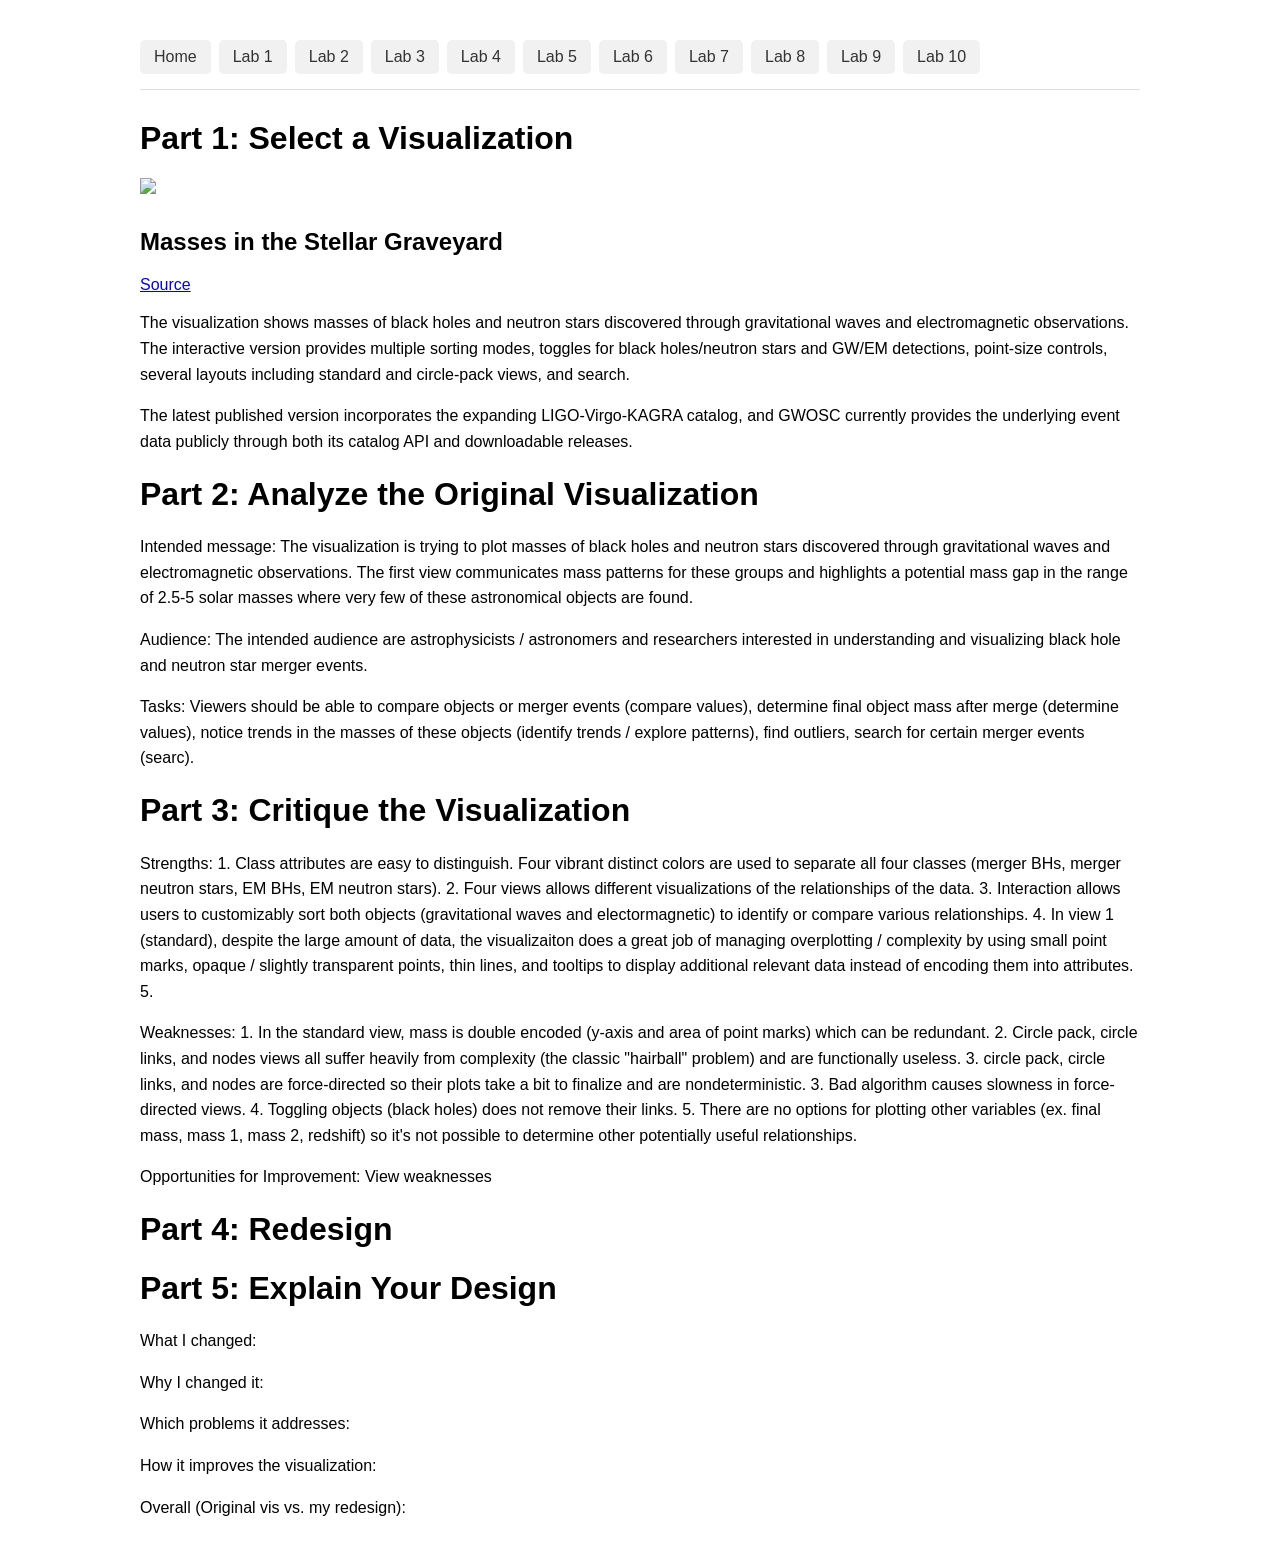
==== individual-project/index.html @ 1401b124 "add individual project base" ====
<!DOCTYPE html>
<html lang="en">

<head>
    <meta charset="UTF-8">
    <meta name="viewport"
          content="width=device-width, initial-scale=1.0">

    <title>STATS 401 Labs</title>
    
    <link rel="stylesheet" href="../css/style.css">
</head>
<body>
    <nav class="lab-nav">
        <a href="../index.html">Home</a>
        <a href="../lab1/index.html">Lab 1</a>
        <a href="../lab2/index.html">Lab 2</a>
        <a href="../lab3/index.html">Lab 3</a>
        <a href="../lab4/index.html">Lab 4</a>
        <a href="../lab5/index.html">Lab 5</a>
        <a href="../lab6/index.html">Lab 6</a>
        <a href="../lab7/index.html">Lab 7</a>
        <a href="../lab8/index.html">Lab 8</a>
        <a href="../lab9/index.html">Lab 9</a>
        <a href="../lab10/index.html">Lab 10</a>
    </nav>
    <div class="section">
        <h1>Part 1: Select a Visualization</h1>
        <img src="original-viz.png">
        <h2>Masses in the Stellar Graveyard</h2>
        <a href="https://ligo.northwestern.edu/media/mass-plot/index.html">Source</a>
        <p>The visualization shows masses of black holes and neutron stars discovered through gravitational waves and electromagnetic observations. The interactive version provides multiple sorting modes, toggles for black holes/neutron stars and GW/EM detections, point-size controls, several layouts including standard and circle-pack views, and search.</p>
        <p>The latest published version incorporates the expanding LIGO-Virgo-KAGRA catalog, and GWOSC currently provides the underlying event data publicly through both its catalog API and downloadable releases.</p>
    </div>
    <div class="section">
        <h1>Part 2: Analyze the Original Visualization</h1>
        <p>Intended message: The visualization is trying to plot masses of black holes and neutron stars discovered through gravitational waves and electromagnetic observations. The first view communicates mass patterns for these groups and highlights a potential mass gap in the range of 2.5-5 solar masses where very few of these astronomical objects are found.</p>
        <p>Audience: The intended audience are astrophysicists / astronomers and researchers interested in understanding and visualizing black hole and neutron star merger events.</p>
        <p>Tasks: Viewers should be able to compare objects or merger events (compare values), determine final object mass after merge (determine values), notice trends in the masses of these objects (identify trends / explore patterns), find outliers, search for certain merger events (searc).</p>
    </div>
    <div class="section">
        <h1>Part 3: Critique the Visualization</h1>
        <p>Strengths: 1. Class attributes are easy to distinguish. Four vibrant distinct colors are used to separate all four classes (merger BHs, merger neutron stars, EM BHs, EM neutron stars). 2. Four views allows different visualizations of the relationships of the data. 3. Interaction allows users to customizably sort both objects (gravitational waves and electormagnetic) to identify or compare various relationships. 4. In view 1 (standard), despite the large amount of data, the visualizaiton does a great job of managing overplotting / complexity by using small point marks, opaque / slightly transparent points, thin lines, and tooltips to display additional relevant data instead of encoding them into attributes. 5. </p>
        <p>Weaknesses: 1. In the standard view, mass is double encoded (y-axis and area of point marks) which can be redundant. 2. Circle pack, circle links, and nodes views all suffer heavily from complexity (the classic "hairball" problem) and are functionally useless. 3. circle pack, circle links, and nodes are force-directed so their plots take a bit to finalize and are nondeterministic. 3. Bad algorithm causes slowness in force-directed views. 4. Toggling objects (black holes) does not remove their links. 5. There are no options for plotting other variables (ex. final mass, mass 1, mass 2, redshift) so it's not possible to determine other potentially useful relationships.</p>
        <p>Opportunities for Improvement: View weaknesses</p>
    </div>
    <div class="section">
        <h1>Part 4: Redesign</h1>
    </div>
    <div class="section">
        <h1>Part 5: Explain Your Design</h1>
        <p>What I changed:</p>
        <p>Why I changed it:</p>
        <p>Which problems it addresses:</p>
        <p>How it improves the visualization:</p>
        <p>Overall (Original vis vs. my redesign): </p>
    </div>
<script src="https://cdn.jsdelivr.net/npm/d3@7"></script>
<script src="main.js"></script>
</body>

</html>
---- css/style.css ----
body {
    font-family: Arial, sans-serif;
    max-width: 1000px;
    margin: 40px auto;
    padding: 0 20px;
}

h1 {
    font-size: 32px;
}

h2 {
    margin-top: 30px;
}

p {
    line-height: 1.6;
}

#chart {
    margin-top: 30px;
}

.lab-nav {
    display: flex;
    flex-wrap: wrap;
    gap: 8px;
    margin: 30px 0;
    padding-bottom: 15px;
    border-bottom: 1px solid #ddd;
}

.lab-nav a {
    padding: 8px 14px;
    text-decoration: none;
    background: #f1f1f1;
    color: #333;
    border-radius: 5px;
}

.lab-nav a:hover {
    background: #333;
    color: white;
}

.tooltip {
    position: absolute;
    pointer-events: none;
    background: white;
    border: 1px solid #bbb;
    border-radius: 6px;
    padding: 10px 12px;
    font-size: 13px;
    line-height: 1.5;
    box-shadow: 0 2px 8px rgba(0, 0, 0, 0.15);
}

.tooltip-title {
    font-weight: bold;
    margin-bottom: 4px;
}
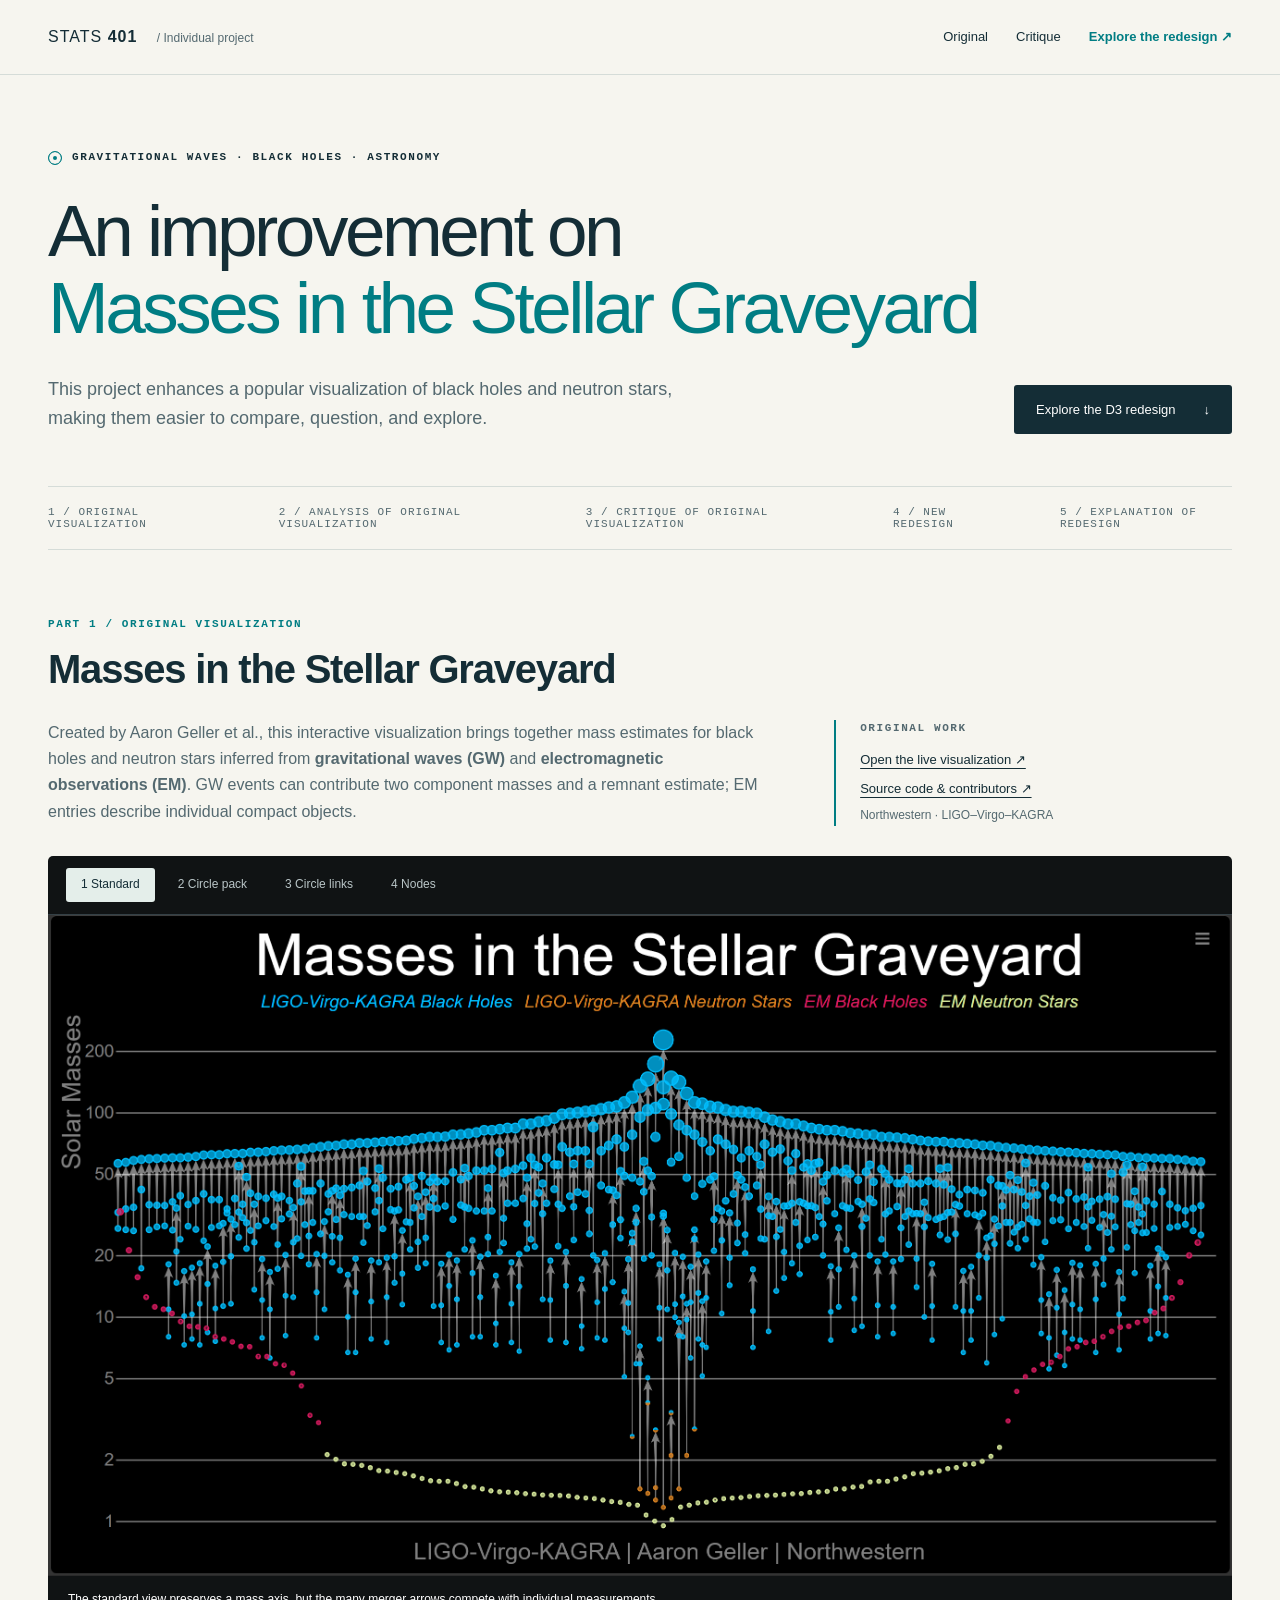
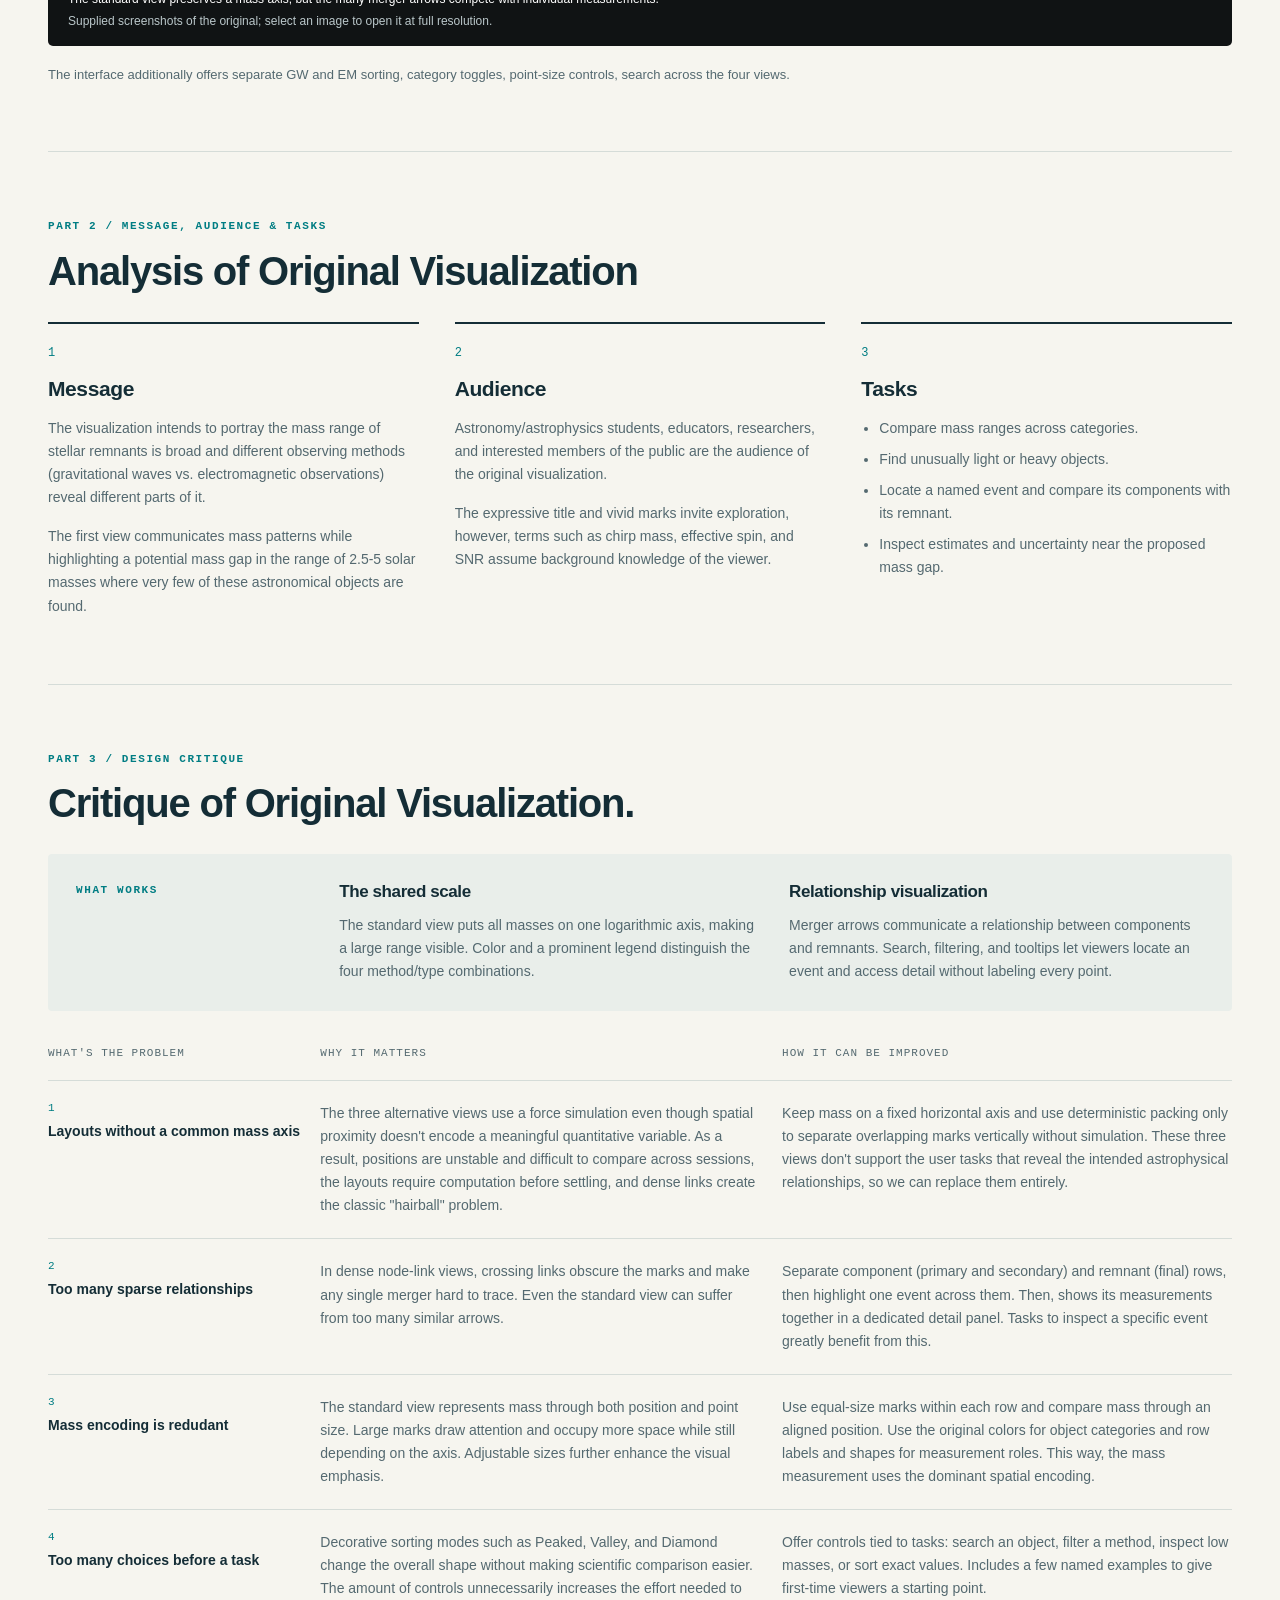
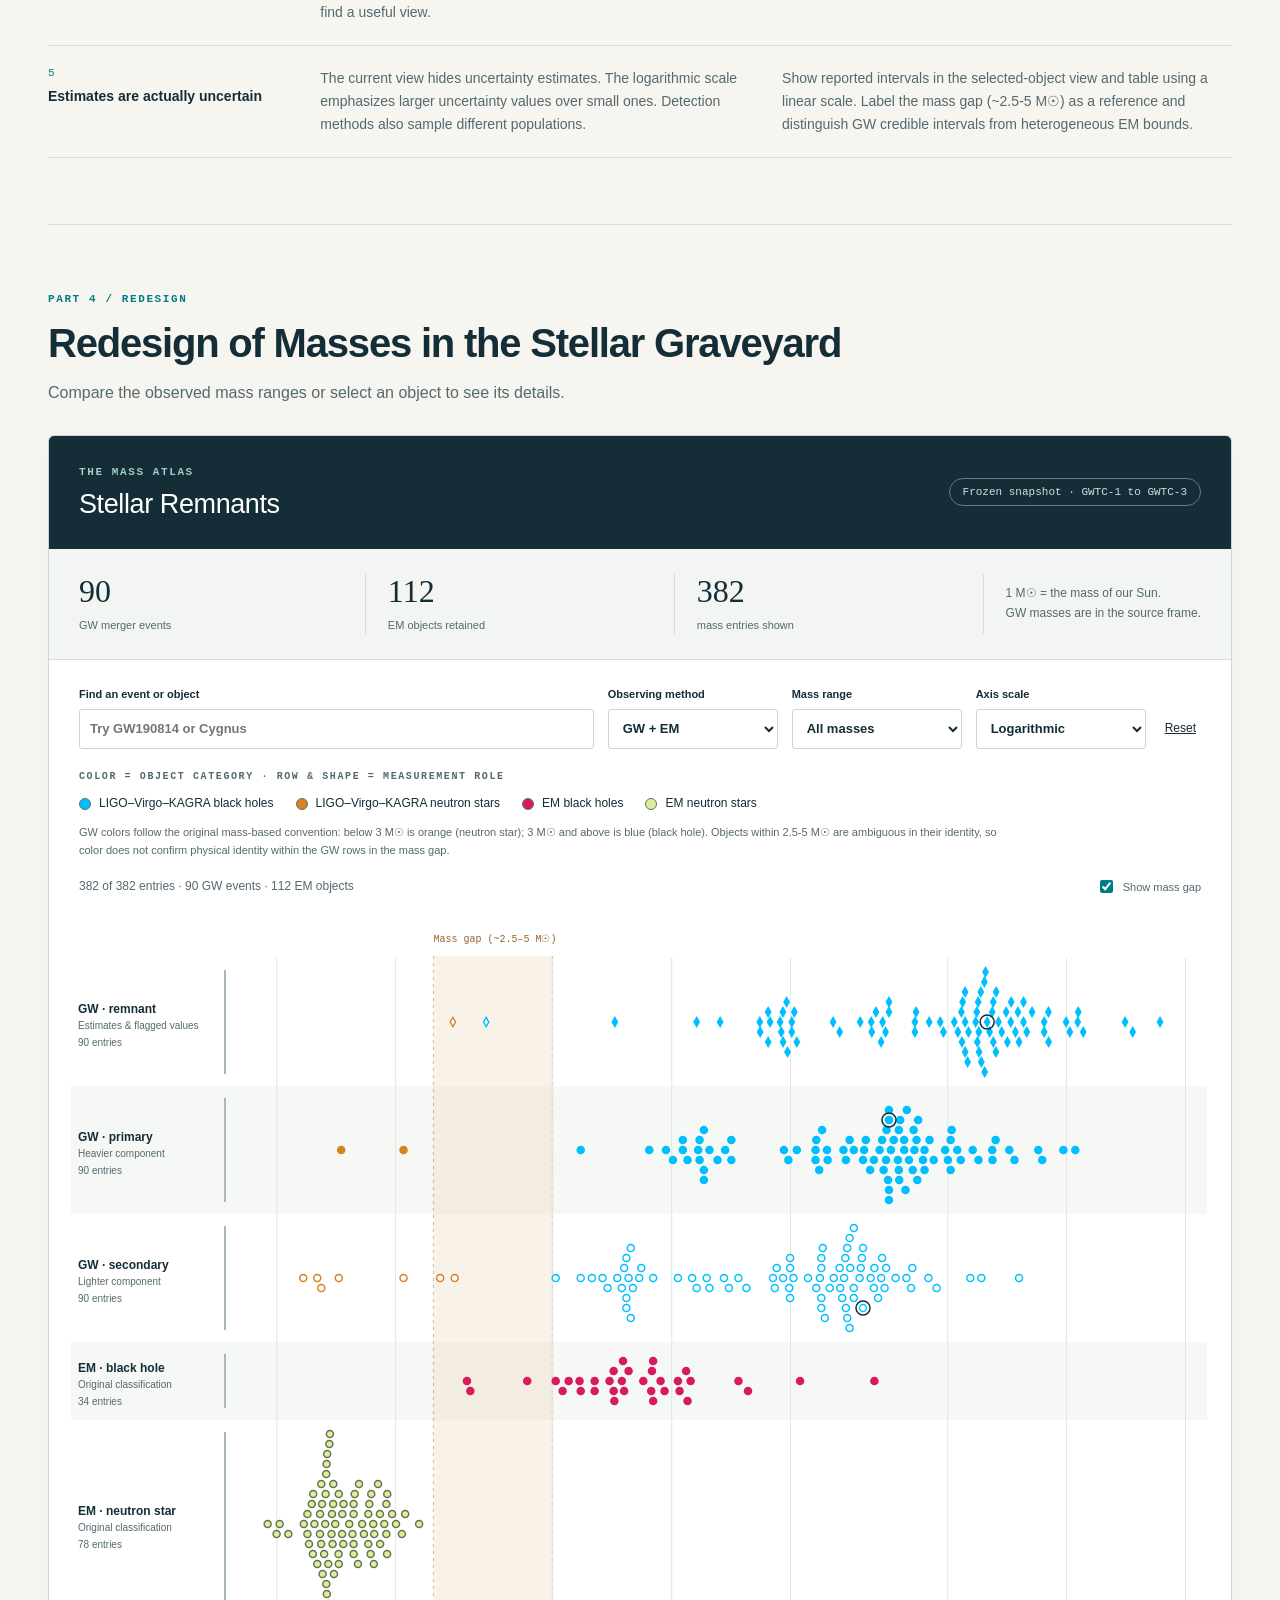
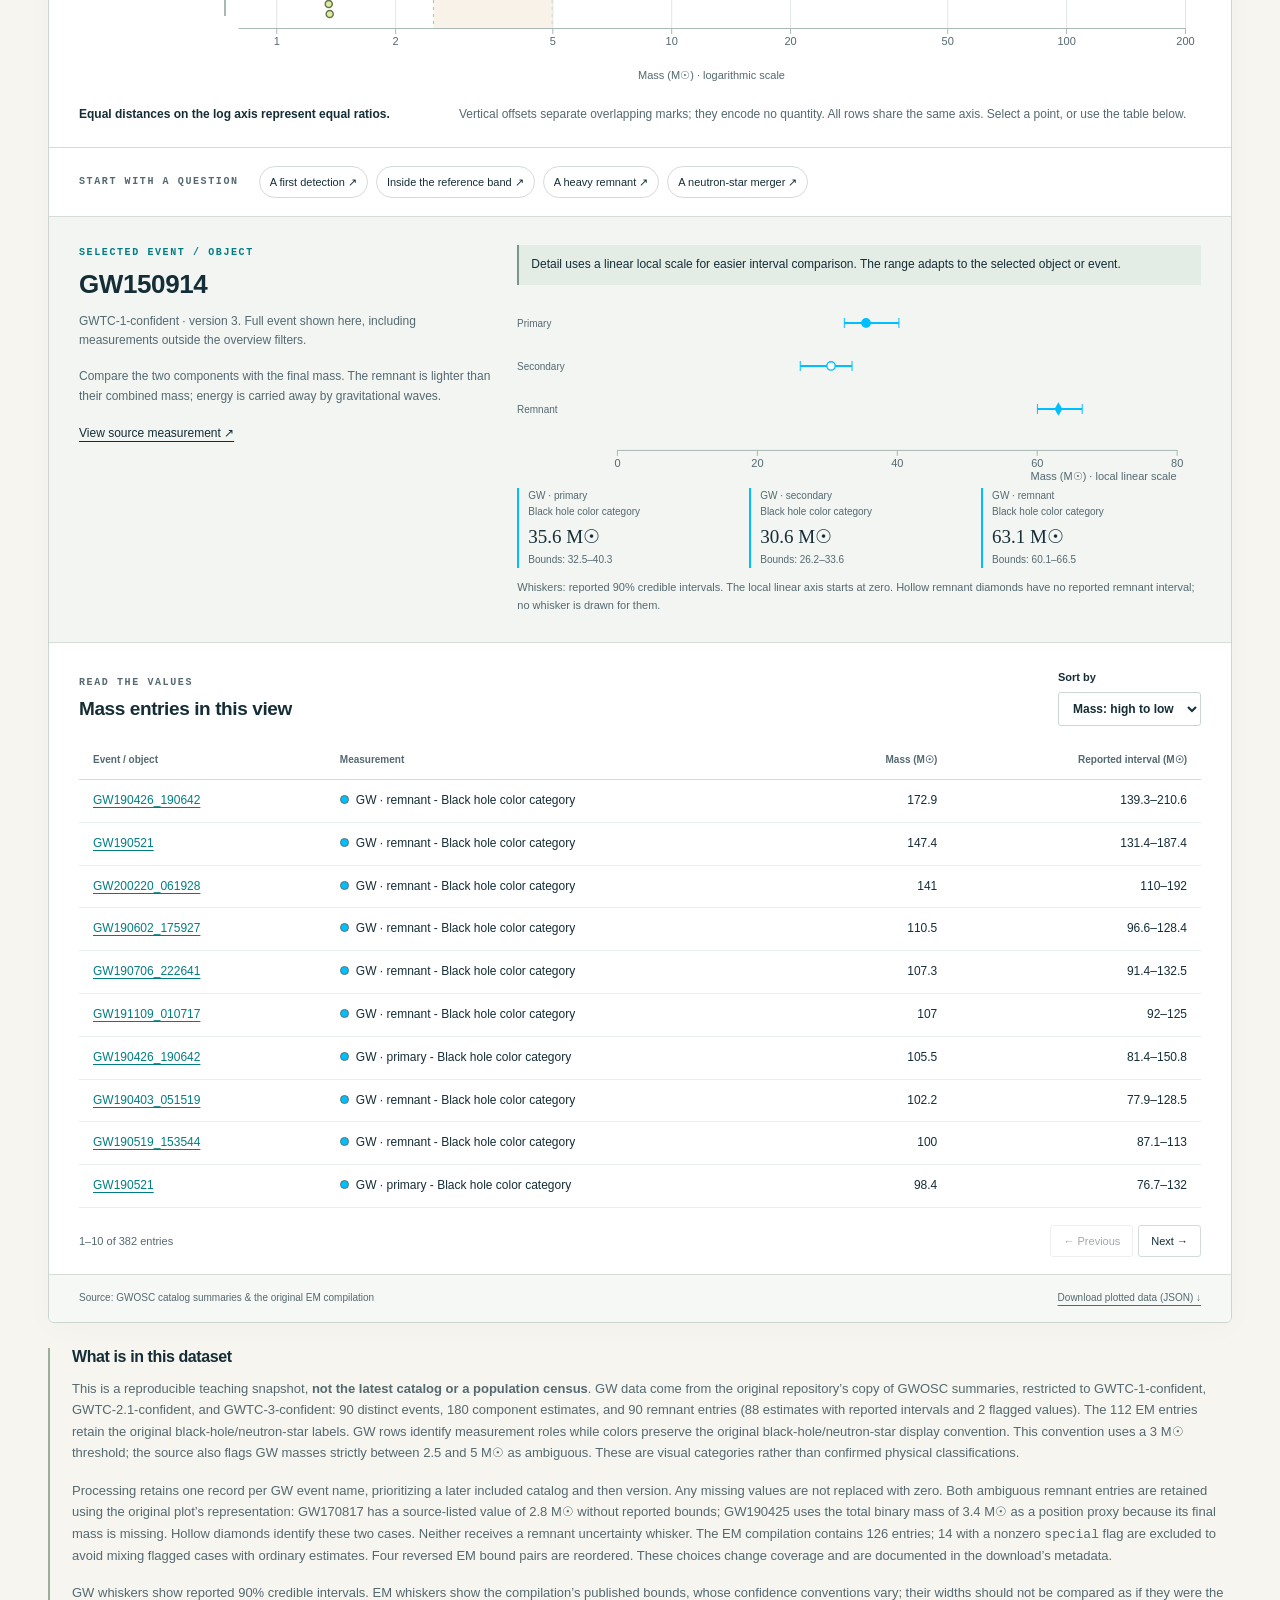
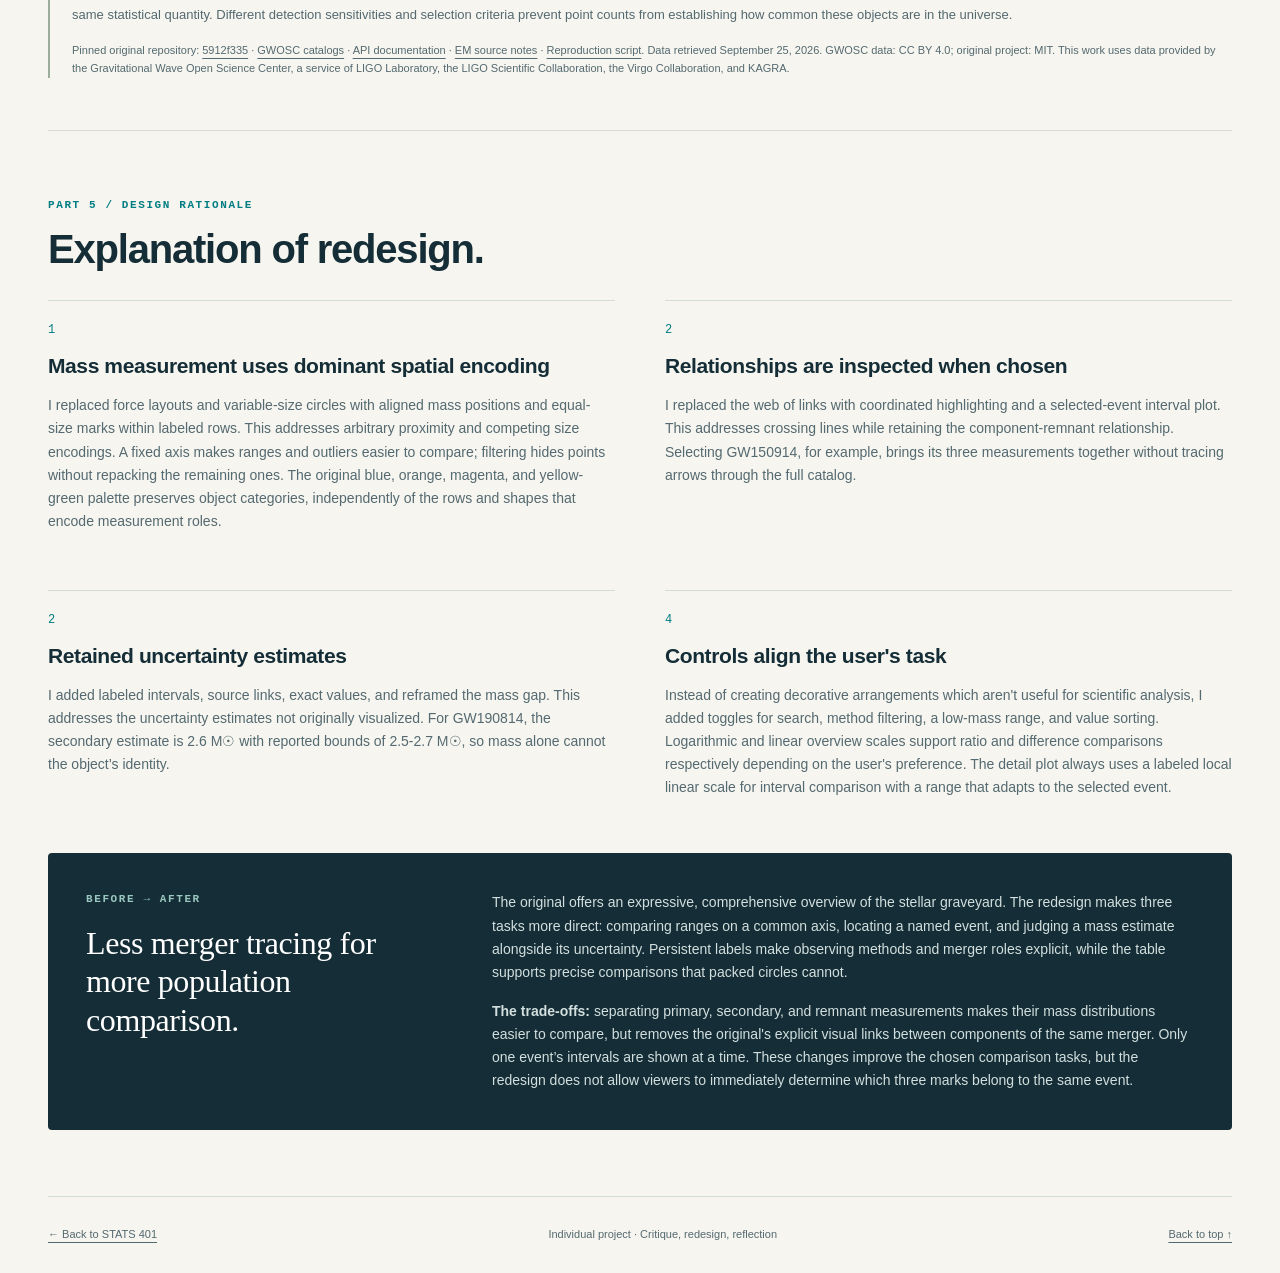
==== commit 21d7f8d0: "add individual project" ====
--- a/individual-project/index.html
+++ b/individual-project/index.html
@@ -1,62 +1,143 @@
 <!DOCTYPE html>
 <html lang="en">
-
 <head>
-    <meta charset="UTF-8">
-    <meta name="viewport"
-          content="width=device-width, initial-scale=1.0">
-
-    <title>STATS 401 Labs</title>
-    
-    <link rel="stylesheet" href="../css/style.css">
+  <meta charset="UTF-8">
+  <meta name="viewport" content="width=device-width, initial-scale=1">
+  <meta name="theme-color" content="#142d36">
+  <title>Rethinking the Stellar Graveyard | STATS 401</title>
+  <link rel="stylesheet" href="style.css">
+  <script src="vendor/d3.v7.min.js" defer></script>
+  <script src="main.js" defer></script>
 </head>
 <body>
-    <nav class="lab-nav">
-        <a href="../index.html">Home</a>
-        <a href="../lab1/index.html">Lab 1</a>
-        <a href="../lab2/index.html">Lab 2</a>
-        <a href="../lab3/index.html">Lab 3</a>
-        <a href="../lab4/index.html">Lab 4</a>
-        <a href="../lab5/index.html">Lab 5</a>
-        <a href="../lab6/index.html">Lab 6</a>
-        <a href="../lab7/index.html">Lab 7</a>
-        <a href="../lab8/index.html">Lab 8</a>
-        <a href="../lab9/index.html">Lab 9</a>
-        <a href="../lab10/index.html">Lab 10</a>
-    </nav>
-    <div class="section">
-        <h1>Part 1: Select a Visualization</h1>
-        <img src="original-viz.png">
-        <h2>Masses in the Stellar Graveyard</h2>
-        <a href="https://ligo.northwestern.edu/media/mass-plot/index.html">Source</a>
-        <p>The visualization shows masses of black holes and neutron stars discovered through gravitational waves and electromagnetic observations. The interactive version provides multiple sorting modes, toggles for black holes/neutron stars and GW/EM detections, point-size controls, several layouts including standard and circle-pack views, and search.</p>
-        <p>The latest published version incorporates the expanding LIGO-Virgo-KAGRA catalog, and GWOSC currently provides the underlying event data publicly through both its catalog API and downloadable releases.</p>
+<a class="skip-link" href="#main">Skip to content</a>
+<header class="site-header">
+  <a class="wordmark" href="../index.html">STATS <strong>401</strong> <span>/ Individual project</span></a>
+  <nav aria-label="Project sections"><a href="#original">Original</a><a href="#critique">Critique</a><a href="#redesign">Explore the redesign <span aria-hidden="true">↗</span></a></nav>
+</header>
+<main id="main">
+  <section class="hero">
+    <p class="eyebrow"><span class="small-orbit" aria-hidden="true"></span> Gravitational Waves · Black Holes · Astronomy</p>
+    <h1>An improvement on <br><div class="og-title">Masses in the Stellar Graveyard</div></h1>
+    <div class="hero-bottom">
+      <p>This project enhances a popular visualization of black holes and neutron stars, making them easier to compare, question, and explore.</p>
+      <a class="primary-link" href="#redesign">Explore the D3 redesign <span aria-hidden="true">↓</span></a>
     </div>
-    <div class="section">
-        <h1>Part 2: Analyze the Original Visualization</h1>
-        <p>Intended message: The visualization is trying to plot masses of black holes and neutron stars discovered through gravitational waves and electromagnetic observations. The first view communicates mass patterns for these groups and highlights a potential mass gap in the range of 2.5-5 solar masses where very few of these astronomical objects are found.</p>
-        <p>Audience: The intended audience are astrophysicists / astronomers and researchers interested in understanding and visualizing black hole and neutron star merger events.</p>
-        <p>Tasks: Viewers should be able to compare objects or merger events (compare values), determine final object mass after merge (determine values), notice trends in the masses of these objects (identify trends / explore patterns), find outliers, search for certain merger events (searc).</p>
+    <div class="hero-meta"><span>1 / Original visualization</span><span>2 / Analysis of original visualization</span><span>3 / Critique of original visualization</span><span>4 / New Redesign</span><span>5 / Explanation of redesign</span></div>
+  </section>
+
+  <section id="original" class="chapter">
+    <div class="section-heading"><p class="eyebrow">Part 1 / Original visualization</p><h2>Masses in the Stellar Graveyard</h2></div>
+    <div class="intro-grid">
+      <p>Created by Aaron Geller et al., this interactive visualization brings together mass estimates for black holes and neutron stars inferred from <strong>gravitational waves (GW)</strong> and <strong>electromagnetic observations (EM)</strong>. GW events can contribute two component masses and a remnant estimate; EM entries describe individual compact objects.</p>
+      <div class="source-card"><span class="eyebrow">Original work</span><a href="https://ligo.northwestern.edu/media/mass-plot/index.html">Open the live visualization ↗</a><a href="https://github.com/ageller/LIGO-Virgo-Mass-Plot_v2.0">Source code &amp; contributors ↗</a><span>Northwestern · LIGO–Virgo–KAGRA</span></div>
     </div>
-    <div class="section">
-        <h1>Part 3: Critique the Visualization</h1>
-        <p>Strengths: 1. Class attributes are easy to distinguish. Four vibrant distinct colors are used to separate all four classes (merger BHs, merger neutron stars, EM BHs, EM neutron stars). 2. Four views allows different visualizations of the relationships of the data. 3. Interaction allows users to customizably sort both objects (gravitational waves and electormagnetic) to identify or compare various relationships. 4. In view 1 (standard), despite the large amount of data, the visualizaiton does a great job of managing overplotting / complexity by using small point marks, opaque / slightly transparent points, thin lines, and tooltips to display additional relevant data instead of encoding them into attributes. 5. </p>
-        <p>Weaknesses: 1. In the standard view, mass is double encoded (y-axis and area of point marks) which can be redundant. 2. Circle pack, circle links, and nodes views all suffer heavily from complexity (the classic "hairball" problem) and are functionally useless. 3. circle pack, circle links, and nodes are force-directed so their plots take a bit to finalize and are nondeterministic. 3. Bad algorithm causes slowness in force-directed views. 4. Toggling objects (black holes) does not remove their links. 5. There are no options for plotting other variables (ex. final mass, mass 1, mass 2, redshift) so it's not possible to determine other potentially useful relationships.</p>
-        <p>Opportunities for Improvement: View weaknesses</p>
+    <figure class="original-figure">
+      <div class="gallery-controls" role="group" aria-label="Original visualization screenshots">
+        <button class="active" aria-pressed="true" data-view="1">1 Standard</button>
+        <button aria-pressed="false" data-view="2">2 Circle pack</button>
+        <button aria-pressed="false" data-view="3">3 Circle links</button>
+        <button aria-pressed="false" data-view="4">4 Nodes</button>
+      </div>
+      <a id="original-image-link" href="original-viz-view1.png" target="_blank" rel="noopener"><img id="original-image" src="original-viz-view1.png" width="2559" height="1430" alt="Original standard view: colored compact-object masses on a logarithmic vertical axis, with many arrows joining merger components to remnants."></a>
+      <figcaption><span id="original-caption">The standard view preserves a mass axis, but the many merger arrows compete with individual measurements.</span> Supplied screenshots of the original; select an image to open it at full resolution.</figcaption>
+    </figure>
+    <p class="section-note">The interface additionally offers separate GW and EM sorting, category toggles, point-size controls, search across the four views.</p>
+  </section>
+
+  <section id="analysis" class="chapter">
+    <div class="section-heading"><p class="eyebrow">Part 2 / Message, audience &amp; tasks</p><h2>Analysis of Original Visualization</h2></div>
+    <div class="analysis-grid">
+      <article><span class="card-number">1</span><h3>Message</h3><p>The visualization intends to portray the mass range of stellar remnants is broad and different observing methods (gravitational waves vs. electromagnetic observations) reveal different parts of it. </p><p>The first view communicates mass patterns while highlighting a potential mass gap in the range of 2.5-5 solar masses where very few of these astronomical objects are found.</p></article>
+      <article><span class="card-number">2</span><h3>Audience</h3><p>Astronomy/astrophysics students, educators, researchers, and interested members of the public are the audience of the original visualization.</p><p>The expressive title and vivid marks invite exploration, however, terms such as chirp mass, effective spin, and SNR assume background knowledge of the viewer.</p></article>
+      <article><span class="card-number">3</span><h3>Tasks</h3><ul><li>Compare mass ranges across categories.</li><li>Find unusually light or heavy objects.</li><li>Locate a named event and compare its components with its remnant.</li><li>Inspect estimates and uncertainty near the proposed mass gap.</li></ul></article>
     </div>
-    <div class="section">
-        <h1>Part 4: Redesign</h1>
+  </section>
+
+  <section id="critique" class="chapter">
+    <div class="section-heading"><p class="eyebrow">Part 3 / Design critique</p><h2>Critique of Original Visualization.</h2></div>
+    <div class="strengths">
+      <p class="eyebrow">What works</p>
+      <article><h3>The shared scale</h3><p>The standard view puts all masses on one logarithmic axis, making a large range visible. Color and a prominent legend distinguish the four method/type combinations.</p></article>
+      <article><h3>Relationship visualization</h3><p>Merger arrows communicate a relationship between components and remnants. Search, filtering, and tooltips let viewers locate an event and access detail without labeling every point.</p></article>
     </div>
-    <div class="section">
-        <h1>Part 5: Explain Your Design</h1>
-        <p>What I changed:</p>
-        <p>Why I changed it:</p>
-        <p>Which problems it addresses:</p>
-        <p>How it improves the visualization:</p>
-        <p>Overall (Original vis vs. my redesign): </p>
+    <div class="table-scroll critique-table-wrap">
+      <table class="critique-table">
+        <caption class="sr-only">Five design weaknesses, their consequences, and proposed improvements</caption>
+        <thead><tr><th scope="col">What's the problem</th><th scope="col">Why it matters</th><th scope="col">How it can be improved</th></tr></thead>
+        <tbody>
+          <tr><th scope="row"><span>1</span> Layouts without a common mass axis</th><td>The three alternative views use a force simulation even though spatial proximity doesn't encode a meaningful quantitative variable. As a result, positions are unstable and difficult to compare across sessions, the layouts require computation before settling, and dense links create the classic "hairball" problem.</td><td>Keep mass on a fixed horizontal axis and use deterministic packing only to separate overlapping marks vertically without simulation. These three views don't support the user tasks that reveal the intended astrophysical relationships, so we can replace them entirely.</td></tr>
+          <tr><th scope="row"><span>2</span> Too many sparse relationships</th><td>In dense node-link views, crossing links obscure the marks and make any single merger hard to trace. Even the standard view can suffer from too many similar arrows.</td><td>Separate component (primary and secondary) and remnant (final) rows, then highlight one event across them. Then, shows its measurements together in a dedicated detail panel. Tasks to inspect a specific event greatly benefit from this.</td></tr>
+          <tr><th scope="row"><span>3</span> Mass encoding is redudant</th><td>The standard view represents mass through both position and point size. Large marks draw attention and occupy more space while still depending on the axis. Adjustable sizes further enhance the visual emphasis.</td><td>Use equal-size marks within each row and compare mass through an aligned position. Use the original colors for object categories and row labels and shapes for measurement roles. This way, the mass measurement uses the dominant spatial encoding.</td></tr>
+          <tr><th scope="row"><span>4</span> Too many choices before a task</th><td>Decorative sorting modes such as Peaked, Valley, and Diamond change the overall shape without making scientific comparison easier. The amount of controls unnecessarily increases the effort needed to find a useful view.</td><td>Offer controls tied to tasks: search an object, filter a method, inspect low masses, or sort exact values. Includes a few named examples to give first-time viewers a starting point.</td></tr>
+          <tr><th scope="row"><span>5</span> Estimates are actually uncertain</th><td>The current view hides uncertainty estimates. The logarithmic scale emphasizes larger uncertainty values over small ones. Detection methods also sample different populations.</td><td>Show reported intervals in the selected-object view and table using a linear scale. Label the mass gap (~2.5-5 M☉) as a reference and distinguish GW credible intervals from heterogeneous EM bounds.</td></tr>
+        </tbody>
+      </table>
     </div>
-<script src="https://cdn.jsdelivr.net/npm/d3@7"></script>
-<script src="main.js"></script>
+  </section>
+
+  <section id="redesign" class="chapter explorer-section">
+    <div class="section-heading"><p class="eyebrow">Part 4 / Redesign</p><h2>Redesign of Masses in the Stellar Graveyard</h2><p>Compare the observed mass ranges or select an object to see its details.</p></div>
+    <div class="explorer">
+      <div class="explorer-top"><div><p class="eyebrow">The mass atlas</p><h3>Stellar Remnants</h3></div><span class="snapshot-badge">Frozen snapshot · GWTC-1 to GWTC-3</span></div>
+      <div class="stats-strip" aria-label="Dataset scope"><div><strong>90</strong><span>GW merger events</span></div><div><strong>112</strong><span>EM objects retained</span></div><div><strong>382</strong><span>mass entries shown</span></div><p>1 M☉ = the mass of our Sun.<br> GW masses are in the source frame.</p></div>
+      <form id="controls" class="controls" aria-label="Filter the mass atlas">
+        <label class="search-label">Find an event or object<input id="search" type="search" placeholder="Try GW190814 or Cygnus" autocomplete="off"></label>
+        <label>Observing method<select id="method"><option value="all">GW + EM</option><option value="GW">Gravitational waves</option><option value="EM">Electromagnetic</option></select></label>
+        <label>Mass range<select id="range"><option value="all">All masses</option><option value="low">Low masses: ≤ 5 M☉</option></select></label>
+        <label>Axis scale<select id="scale"><option value="log">Logarithmic</option><option value="linear">Linear</option></select></label>
+        <button type="button" id="reset" class="text-button">Reset</button>
+      </form>
+      <div class="encoding-key">
+        <p class="eyebrow">Color = object category · Row &amp; shape = measurement role</p>
+        <ul id="object-legend" class="object-legend" aria-label="Object category colors from the original visualization"></ul>
+        <p class="legend-note">GW colors follow the original mass-based convention: below 3 M☉ is orange (neutron star); 3 M☉ and above is blue (black hole). Objects within 2.5-5 M☉ are ambiguous in their identity, so color does not confirm physical identity within the GW rows in the mass gap.</p>
+      </div>
+      <div class="chart-toolbar"><p id="result-count" role="status" aria-live="polite">Loading the local dataset…</p><label class="checkbox-label"><input id="gap" type="checkbox" checked> Show mass gap</label></div>
+      <div id="load-error" class="error-box" hidden role="alert"></div>
+      <p class="mobile-scroll-hint">Swipe the chart horizontally to compare the full mass range ?</p>
+      <div class="chart-scroll" tabindex="0" role="region" aria-label="Mass overview chart; scroll horizontally on small screens">
+        <svg id="overview" role="img" aria-label="Compact-object mass estimates by observing method, object type, and measurement role" aria-describedby="chart-description"><desc id="chart-description">Five rows share a mass axis. Colors follow the original object categories; rows and shapes identify measurement roles. Select objects using the searchable table below for accessible details.</desc></svg>
+      </div>
+      <p id="empty-state" class="empty-state" hidden>No measurements match these filters. Clear the search or reset the atlas.</p>
+      <div class="chart-reading"><p id="scale-explanation">Equal distances on the log axis represent equal ratios.</p><p>Vertical offsets separate overlapping marks; they encode no quantity. All rows share the same axis. Select a point, or use the table below.</p></div>
+      <div class="guided-questions"><span class="eyebrow">Start with a question</span><button type="button" data-example="GW150914">A first detection ↗</button><button type="button" data-example="GW190814">Inside the reference band ↗</button><button type="button" data-example="GW190521">A heavy remnant ↗</button><button type="button" data-example="GW170817">A neutron-star merger ↗</button></div>
+      <div class="detail-panel" id="detail-panel">
+        <div class="detail-copy"><p class="eyebrow">Selected event / object</p><h3 id="detail-name">GW150914</h3><p id="detail-context"></p><p id="detail-note"></p><a id="detail-source" href="https://gwosc.org/eventapi/html/GWTC-1-confident/GW150914/v3/">View source measurement ↗</a></div>
+        <div class="detail-viz"><p class="detail-scale-note">Detail uses a linear local scale for easier interval comparison. The range adapts to the selected object or event.</p><svg id="detail-chart" role="img" aria-label="Selected measurements with reported mass intervals"></svg><div id="detail-values"></div><p class="fine-print" id="interval-note"></p></div>
+      </div>
+      <div class="data-heading"><div><p class="eyebrow">Read the values</p><h3>Mass entries in this view</h3></div><label>Sort by<select id="sort"><option value="mass-desc">Mass: high to low</option><option value="mass-asc">Mass: low to high</option><option value="name">Object name</option></select></label></div>
+      <div class="table-scroll">
+        <table id="data-table"><caption class="sr-only">Filtered mass entries, including flagged remnant values. Select a name to inspect all measurements for that event.</caption><thead><tr><th scope="col">Event / object</th><th scope="col">Measurement</th><th scope="col">Mass (M☉)</th><th scope="col">Reported interval (M☉)</th></tr></thead><tbody id="data-body"></tbody></table>
+      </div>
+      <div class="pagination"><p id="page-status" aria-live="polite"></p><div><button type="button" id="previous">← Previous</button><button type="button" id="next">Next →</button></div></div>
+      <div class="dataset-footer"><span>Source: GWOSC catalog summaries &amp; the original EM compilation</span><a href="data/masses.json" download>Download plotted data (JSON) ↓</a></div>
+    </div>
+    <noscript><p class="error-box">JavaScript is required for the D3 explorer. The analysis remains readable, and the <a href="data/masses.json">local dataset is available here</a>.</p></noscript>
+    <aside class="methodology">
+      <h3>What is in this dataset</h3>
+      <p>This is a reproducible teaching snapshot, <strong>not the latest catalog or a population census</strong>. GW data come from the original repository’s copy of GWOSC summaries, restricted to GWTC-1-confident, GWTC-2.1-confident, and GWTC-3-confident: 90 distinct events, 180 component estimates, and 90 remnant entries (88 estimates with reported intervals and 2 flagged values). The 112 EM entries retain the original black-hole/neutron-star labels. GW rows identify measurement roles while colors preserve the original black-hole/neutron-star display convention. This convention uses a 3 M☉ threshold; the source also flags GW masses strictly between 2.5 and 5 M☉ as ambiguous. These are visual categories rather than confirmed physical classifications.</p>
+      <p>Processing retains one record per GW event name, prioritizing a later included catalog and then version. Any missing values are not replaced with zero. Both ambiguous remnant entries are retained using the original plot’s representation: GW170817 has a source-listed value of 2.8 M☉ without reported bounds; GW190425 uses the total binary mass of 3.4 M☉ as a position proxy because its final mass is missing. Hollow diamonds identify these two cases. Neither receives a remnant uncertainty whisker. The EM compilation contains 126 entries; 14 with a nonzero <code>special</code> flag are excluded to avoid mixing flagged cases with ordinary estimates. Four reversed EM bound pairs are reordered. These choices change coverage and are documented in the download’s metadata.</p>
+      <p>GW whiskers show reported 90% credible intervals. EM whiskers show the compilation’s published bounds, whose confidence conventions vary; their widths should not be compared as if they were the same statistical quantity. Different detection sensitivities and selection criteria prevent point counts from establishing how common these objects are in the universe.</p>
+      <p class="fine-print">Pinned original repository: <a href="https://github.com/ageller/LIGO-Virgo-Mass-Plot_v2.0/tree/5912f3355382df1b92e3b3bf1152792d8e16c116">5912f335</a> · <a href="https://gwosc.org/eventapi/html/">GWOSC catalogs</a> · <a href="https://gwosc.org/api/">API documentation</a> · <a href="https://github.com/ageller/LIGO-Virgo-Mass-Plot_v2.0/blob/5912f3355382df1b92e3b3bf1152792d8e16c116/src/data/README.md">EM source notes</a> · <a href="prepare_data.py">Reproduction script</a>. Data retrieved September 25, 2026. GWOSC data: CC BY 4.0; original project: MIT. This work uses data provided by the Gravitational Wave Open Science Center, a service of LIGO Laboratory, the LIGO Scientific Collaboration, the Virgo Collaboration, and KAGRA.</p>
+    </aside>
+  </section>
+
+  <section id="decisions" class="chapter">
+    <div class="section-heading"><p class="eyebrow">Part 5 / Design rationale</p><h2>Explanation of redesign.</h2></div>
+    <div class="decisions-grid">
+      <article><span class="card-number">1</span><h3>Mass measurement uses dominant spatial encoding</h3><p>I replaced force layouts and variable-size circles with aligned mass positions and equal-size marks within labeled rows. This addresses arbitrary proximity and competing size encodings. A fixed axis makes ranges and outliers easier to compare; filtering hides points without repacking the remaining ones. The original blue, orange, magenta, and yellow-green palette preserves object categories, independently of the rows and shapes that encode measurement roles.</p></article>
+      <article><span class="card-number">2</span><h3>Relationships are inspected when chosen</h3><p>I replaced the web of links with coordinated highlighting and a selected-event interval plot. This addresses crossing lines while retaining the component-remnant relationship. Selecting GW150914, for example, brings its three measurements together without tracing arrows through the full catalog.</p></article>
+      <article><span class="card-number">2</span><h3>Retained uncertainty estimates</h3><p>I added labeled intervals, source links, exact values, and reframed the mass gap. This addresses the uncertainty estimates not originally visualized. For GW190814, the secondary estimate is 2.6 M☉ with reported bounds of 2.5-2.7 M☉, so mass alone cannot the object’s identity.</p></article>
+      <article><span class="card-number">4</span><h3>Controls align the user's task</h3><p>Instead of creating decorative arrangements which aren't useful for scientific analysis, I added toggles for search, method filtering, a low-mass range, and value sorting. Logarithmic and linear overview scales support ratio and difference comparisons respectively depending on the user's preference. The detail plot always uses a labeled local linear scale for interval comparison with a range that adapts to the selected event.</p></article>
+    </div>
+    <div class="comparison">
+      <div><p class="eyebrow">Before → After</p><h3>Less merger tracing for more population comparison.</h3></div>
+      <div><p>The original offers an expressive, comprehensive overview of the stellar graveyard. The redesign makes three tasks more direct: comparing ranges on a common axis, locating a named event, and judging a mass estimate alongside its uncertainty. Persistent labels make observing methods and merger roles explicit, while the table supports precise comparisons that packed circles cannot.</p><p><strong>The trade-offs:</strong> separating primary, secondary, and remnant measurements makes their mass distributions easier to compare, but removes the original's explicit visual links between components of the same merger. Only one event’s intervals are shown at a time. These changes improve the chosen comparison tasks, but the redesign does not allow viewers to immediately determine which three marks belong to the same event.</p></div>
+    </div>
+  </section>
+</main>
+<footer class="site-footer"><a href="../index.html">← Back to STATS 401</a><p>Individual project · Critique, redesign, reflection</p><a href="#main">Back to top ↑</a></footer>
+<div id="tooltip" class="tooltip" hidden></div>
 </body>
-
-</html>+</html>
--- a/individual-project/style.css
+++ b/individual-project/style.css
@@ -0,0 +1,19 @@
+:root{--paper:#f6f5ef;--ink:#142d36;--muted:#546970;--line:#d5dcd8;--teal:#007d83;--orange:#ae5b2c;--purple:#7754a4;--blue:#24729e;--white:#fff;--soft:#eaf0ed}
+*{box-sizing:border-box}html{scroll-behavior:smooth;scroll-padding-top:24px}body{margin:0;background:var(--paper);color:var(--ink);font:16px/1.65 "Segoe UI",Arial,sans-serif}a{color:inherit;text-underline-offset:4px}a:hover{color:var(--teal)}button,input,select{font:inherit}button,a,input,select{touch-action:manipulation}button{cursor:pointer}button:disabled{cursor:default;opacity:.4}button:focus-visible,a:focus-visible,input:focus-visible,select:focus-visible,[tabindex]:focus-visible{outline:3px solid #d78425;outline-offset:4px}button{color:var(--ink)}h1,h2,h3,p,figure{margin:0}p+p{margin-top:16px}h1,h2,h3{line-height:1.15}h2{font-size:clamp(28px,3.2vw,40px);font-weight:550;letter-spacing:-1.2px}h3{font-size:21px;font-weight:600;letter-spacing:-.4px}strong{font-weight:650}main{max-width:1280px;margin:auto;padding:0 48px}section[id]{scroll-margin-top:28px}.eyebrow{font:11px/1.6 Consolas,"Courier New",monospace;letter-spacing:1.6px;text-transform:uppercase;font-weight:600}.site-header{max-width:1440px;padding:24px 48px;margin:auto;display:flex;align-items:center;justify-content:space-between;border-bottom:1px solid var(--line);gap:20px}.wordmark{text-decoration:none;font-size:16px;letter-spacing:1px}.wordmark span{color:var(--muted);font-size:12px;letter-spacing:0;margin-left:14px}.site-header nav{display:flex;gap:28px;font-size:13px}.site-header nav a{text-decoration:none}.site-header nav a:last-child{font-weight:650;color:var(--teal)}.hero{padding:74px 0 0}.hero>.eyebrow{display:flex;align-items:center;gap:10px}.small-orbit{width:14px;height:14px;border:1px solid var(--teal);border-radius:50%;box-shadow:inset 0 0 0 4px var(--paper);background:var(--teal)}h1{font-size:clamp(42px,5.7vw,76px);line-height:1.06;letter-spacing:-3.5px;font-weight:500;margin:25px 0 28px}h1 em{font-family:Georgia,"Times New Roman",serif;font-weight:400;color:var(--teal)}.hero-bottom{display:flex;justify-content:space-between;align-items:end;gap:50px}.hero-bottom p{max-width:670px;color:var(--muted);font-size:18px}.primary-link{flex-shrink:0;display:flex;justify-content:space-between;align-items:center;gap:28px;padding:14px 22px;background:var(--ink);color:white;text-decoration:none;font-size:13px;border-radius:3px}.primary-link:hover{background:var(--teal);color:white}.hero-meta{margin-top:52px;padding:19px 0;border-top:1px solid var(--line);border-bottom:1px solid var(--line);display:flex;gap:65px;font:11px Consolas,monospace;text-transform:uppercase;letter-spacing:1px;color:var(--muted)}.chapter{padding:66px 0;border-bottom:1px solid var(--line)}.section-heading{margin-bottom:28px}.section-heading>.eyebrow{color:var(--teal);margin-bottom:12px}.section-heading>p:last-child:not(.eyebrow){margin-top:14px;color:var(--muted)}.intro-grid{display:grid;grid-template-columns:1.8fr 1fr;gap:70px;margin-bottom:30px}.intro-grid>p{color:var(--muted)}.source-card{display:flex;flex-direction:column;gap:7px;border-left:2px solid var(--teal);padding-left:24px;font-size:13px}.source-card .eyebrow{color:var(--muted);margin-bottom:5px}.source-card>span:last-child{font-size:12px;color:var(--muted)}.original-figure{background:#101314;border-radius:5px;overflow:hidden}.gallery-controls{padding:12px 18px;display:flex;gap:8px;border-bottom:1px solid #344046}.gallery-controls button{background:none;color:#b9c5c7;border:1px solid transparent;border-radius:3px;padding:6px 14px;font-size:12px}.gallery-controls button.active{background:#e4eeea;color:var(--ink)}.gallery-controls button:hover{border-color:#778e91}.original-figure>a{display:block;line-height:0}.original-figure img{width:100%;height:auto;aspect-ratio:2559/1430;object-fit:contain;background:black}.original-figure figcaption{padding:14px 20px;color:#bac7ca;font-size:12px;line-height:1.6}.original-figure figcaption span{display:block;color:white;margin-bottom:3px}.section-note{font-size:13px;color:var(--muted);margin-top:18px;max-width:1000px}.analysis-grid{display:grid;grid-template-columns:repeat(3,1fr);gap:36px}.analysis-grid article{border-top:2px solid var(--ink);padding-top:22px}.card-number{font:12px Consolas,monospace;color:var(--teal);display:block;margin-bottom:17px}.analysis-grid h3,.decisions-grid h3{margin-bottom:16px}.analysis-grid p,.analysis-grid li,.decisions-grid p{font-size:14px;color:var(--muted)}.analysis-grid ul{padding-left:18px;margin:0}.analysis-grid li+li{margin-top:8px}.strengths{display:grid;grid-template-columns:.55fr 1fr 1fr;gap:35px;padding:28px;background:#e9eeea;border-radius:4px;margin-bottom:28px}.strengths>.eyebrow{color:var(--teal)}.strengths h3{font-size:17px;margin-bottom:12px}.strengths p:not(.eyebrow){font-size:14px;color:var(--muted)}.table-scroll{overflow-x:auto}.critique-table{width:100%;border-collapse:collapse;font-size:14px}.critique-table th,.critique-table td{vertical-align:top;text-align:left;padding:21px 20px 21px 0;border-bottom:1px solid var(--line)}.critique-table thead th{font:11px Consolas,monospace;color:var(--muted);letter-spacing:1px;text-transform:uppercase;padding-top:8px}.critique-table th:first-child{width:23%}.critique-table td{width:39%;color:var(--muted)}.critique-table td:last-child{width:38%;padding-right:0}.critique-table tbody th{font-weight:600}.critique-table th span{display:block;font:11px Consolas,monospace;color:var(--teal);margin-bottom:6px}.explorer-section{padding-bottom:52px}.explorer{background:white;border:1px solid #cbd6d2;border-radius:6px;box-shadow:0 5px 30px #173d3c06;overflow:hidden}.explorer-top{background:var(--ink);color:white;display:flex;justify-content:space-between;align-items:center;padding:28px 30px;gap:20px}.explorer-top .eyebrow{color:#9fcdc6;margin-bottom:8px}.explorer-top h3{font-size:27px;font-weight:500}.snapshot-badge{font:11px Consolas,monospace;border:1px solid #647d83;border-radius:20px;padding:7px 13px;white-space:nowrap;color:#d1dfdf}.stats-strip{display:flex;align-items:center;gap:0;padding:25px 30px;background:#f2f5f2;border-bottom:1px solid var(--line)}.stats-strip>div{flex:1;border-right:1px solid var(--line);margin-right:22px}.stats-strip strong{font:32px/1.1 Georgia,serif;display:block}.stats-strip span{display:block;font-size:11px;color:var(--muted);margin-top:7px}.stats-strip p{font-size:12px;color:var(--muted);margin:0}.controls{display:flex;gap:14px;align-items:end;padding:25px 30px 20px}.controls label,.data-heading>label{font-size:11px;font-weight:600;display:flex;flex-direction:column;gap:6px}.controls input,.controls select,.data-heading select{height:40px;border:1px solid #cbd6d2;border-radius:3px;background:white;color:var(--ink);padding:0 10px;font-size:13px;width:100%;min-width:0}.search-label{flex:1;min-width:180px}.controls>label:not(.search-label){flex:0 1 170px}.text-button{height:40px;border:0;background:none;text-decoration:underline;font-size:12px;padding:5px}.chart-toolbar{padding:0 30px 10px;display:flex;justify-content:space-between;align-items:center;font-size:12px;color:var(--muted);gap:20px}.checkbox-label{display:flex;gap:7px;align-items:center;font-size:11px}.checkbox-label input{accent-color:var(--teal)}.chart-scroll{overflow-x:auto;padding:0 12px}#overview{display:block;min-width:920px;width:100%;overflow:visible}.chart-reading{display:flex;gap:30px;padding:12px 30px 22px;font-size:12px;color:var(--muted)}.chart-reading p{flex:1;margin:0}.chart-reading p:first-child{font-weight:600;max-width:350px;color:var(--ink)}.guided-questions{display:flex;flex-wrap:wrap;align-items:center;gap:8px;padding:18px 30px;border-top:1px solid var(--line);border-bottom:1px solid var(--line)}.guided-questions>.eyebrow{margin-right:12px;font-size:10px;color:var(--muted)}.guided-questions button{font-size:11px;border:1px solid var(--line);background:white;border-radius:20px;padding:6px 10px}.guided-questions button:hover{background:var(--soft);border-color:var(--teal)}.detail-panel{display:grid;grid-template-columns:1fr 1.65fr;gap:24px;background:#f2f5f2;padding:28px 30px;border-bottom:1px solid var(--line)}.detail-copy .eyebrow{color:var(--teal);font-size:10px}.detail-copy h3{font-size:26px;margin:9px 0 12px;overflow-wrap:anywhere}.detail-copy p:not(.eyebrow){font-size:12px;color:var(--muted)}.detail-copy a{display:inline-block;font-size:12px;margin-top:17px}#detail-chart{width:100%;display:block}.fine-print{font-size:11px;color:var(--muted)}#detail-values{display:flex;gap:12px;flex-wrap:wrap;margin:6px 0 10px}#detail-values>div{flex:1;min-width:100px;border-left:2px solid var(--line);padding-left:9px}#detail-values span{font-size:10px;color:var(--muted);display:block}#detail-values strong{font:19px Georgia,serif;display:block;margin:4px 0}.data-heading{display:flex;align-items:center;justify-content:space-between;padding:25px 30px 16px;gap:15px}.data-heading .eyebrow{color:var(--muted);font-size:10px;margin-bottom:7px}.data-heading h3{font-size:19px}.data-heading select{height:34px;font-size:12px}#data-table{border-collapse:collapse;width:calc(100% - 60px);margin:0 30px;font-size:12px;white-space:nowrap}#data-table th{text-align:left;padding:10px 14px;border-bottom:1px solid var(--line);color:var(--muted);font-size:10px;font-weight:600}#data-table td{padding:9px 14px;border-bottom:1px solid #e9eeeb;font-variant-numeric:tabular-nums}#data-table tr.selected{background:#edf5f1}#data-table td:nth-child(n+3),#data-table th:nth-child(n+3){text-align:right}#data-table button{background:none;border:0;text-decoration:underline;text-underline-offset:3px;font-size:12px;color:var(--teal);padding:2px 0;text-align:left}.method-dot{display:inline-block;width:7px;height:7px;border-radius:50%;margin-right:7px}.pagination{padding:17px 30px;display:flex;justify-content:space-between;align-items:center;font-size:11px;color:var(--muted)}.pagination button{border:1px solid var(--line);background:white;border-radius:3px;padding:6px 12px;font-size:11px;margin-left:5px}.dataset-footer{display:flex;justify-content:space-between;gap:15px;background:#f6f8f6;padding:15px 30px;border-top:1px solid var(--line);font-size:10px;color:var(--muted)}.methodology{margin-top:25px;padding-left:22px;border-left:2px solid #9bad9c}.methodology h3{font-size:16px;margin-bottom:12px}.methodology p{color:var(--muted);font-size:13px}.methodology .fine-print{font-size:11px}.decisions-grid{display:grid;grid-template-columns:repeat(2,1fr);gap:35px 50px}.decisions-grid article{padding:22px 0;border-top:1px solid var(--line)}.comparison{display:grid;grid-template-columns:1fr 2fr;gap:55px;background:var(--ink);color:#fff;padding:38px;margin-top:32px;border-radius:4px}.comparison .eyebrow{color:#9ac7bf;margin-bottom:15px}.comparison h3{font:32px/1.2 Georgia,serif}.comparison>div:last-child{font-size:14px;color:#d2dfde}.site-footer{max-width:1280px;margin:auto;padding:28px 48px;display:flex;justify-content:space-between;gap:20px;font-size:11px;color:var(--muted)}.tooltip{position:fixed;z-index:10;pointer-events:none;max-width:280px;background:var(--ink);color:white;padding:12px 15px;border-radius:4px;font-size:12px;box-shadow:0 5px 20px #0002}.tooltip strong{display:block;margin-bottom:5px}.tooltip span{display:block;color:#c0d9d9;font-size:11px}.error-box{margin:20px 30px;padding:20px;border:1px solid #ad633a;background:#fff4e8;font-size:14px}.empty-state{text-align:center;padding:18px;color:var(--muted)}.skip-link{position:absolute;left:15px;top:-100px;background:white;padding:10px;z-index:20}.skip-link:focus{top:10px}.sr-only{position:absolute;width:1px;height:1px;padding:0;margin:-1px;overflow:hidden;clip:rect(0,0,0,0);white-space:nowrap;border:0}[hidden]{display:none!important}.axis text{fill:var(--muted);font:11px "Segoe UI",Arial,sans-serif}.axis line,.axis path{stroke:#a9b9b5}.grid line{stroke:#e0e7e3}.grid path{display:none}.lane-label{font-size:12px;font-weight:600;fill:var(--ink)}.lane-subtitle{font-size:10px;fill:var(--muted)}.point{cursor:pointer;stroke-width:1.4}.point:hover{stroke:var(--ink);stroke-width:2.5}.selected-halo{pointer-events:none;fill:none;stroke:var(--ink);stroke-width:1.5}.axis-label{font-size:11px;fill:var(--muted)}.band-label{font:10px Consolas,monospace;fill:#946432}
+@media(min-width:1450px){main{padding:0 40px}}
+@media(max-width:1000px){main{padding:0 28px}.site-header{padding:22px 28px}.hero{padding-top:50px}.hero-bottom{gap:25px}.hero-bottom p{font-size:16px}.primary-link{padding:12px 15px;font-size:12px}.hero-meta{gap:30px}.controls{flex-wrap:wrap}.controls .search-label{flex-basis:100%}.controls>label:not(.search-label){flex:1}.snapshot-badge{white-space:normal;max-width:200px}.analysis-grid{gap:23px}.intro-grid{gap:35px}.strengths{grid-template-columns:1fr 1fr}.strengths>.eyebrow{grid-column:1/-1}.detail-panel{grid-template-columns:1fr 1.5fr}.stats-strip>div{margin-right:15px}.stats-strip p{max-width:180px;font-size:11px}}
+@media(max-width:650px){body{font-size:15px}main{padding:0 19px}.site-header{padding:17px 19px;flex-wrap:wrap;gap:14px}.wordmark span{font-size:11px}.site-header nav{gap:23px;font-size:12px}.hero{padding-top:38px}h1{letter-spacing:-1.8px;font-size:44px}.hero-bottom{display:block}.hero-bottom p{font-size:15px}.primary-link{display:inline-flex;margin-top:23px}.hero-meta{margin-top:30px;gap:10px;justify-content:space-between;font-size:8px;letter-spacing:.2px}.chapter{padding:43px 0}.intro-grid,.analysis-grid,.decisions-grid,.comparison{grid-template-columns:1fr;gap:25px}.source-card{padding-left:16px}.gallery-controls{padding:10px 8px;gap:2px}.gallery-controls button{padding:6px 8px;font-size:10px}.original-figure figcaption{font-size:11px;padding:12px}.analysis-grid article{padding-top:16px}.strengths{padding:22px;gap:24px;grid-template-columns:1fr}.critique-table{min-width:720px}.critique-table th,.critique-table td{font-size:12px;padding:16px 20px 16px 0}.explorer{margin:0 -7px}.explorer-top{padding:23px 18px;display:block}.explorer-top h3{font-size:23px}.snapshot-badge{display:inline-block;margin-top:15px;max-width:none;font-size:10px}.stats-strip{padding:20px 18px;flex-wrap:wrap;gap:15px}.stats-strip>div{margin:0;min-width:25%;padding-right:10px}.stats-strip>div:nth-child(3){border:0}.stats-strip strong{font-size:27px}.stats-strip span{font-size:9px}.stats-strip p{max-width:none;font-size:11px;flex-basis:100%;border-top:1px solid var(--line);padding-top:10px}.stats-strip p br{display:none}.controls{padding:20px 18px 14px;gap:10px}.controls>label:not(.search-label){flex-basis:45%}.controls label{font-size:10px}.controls>label:nth-child(4){flex-grow:0}.chart-toolbar{padding:0 18px 12px;align-items:start;flex-direction:column;gap:6px}.chart-reading{padding:14px 18px;display:block}.chart-reading p+p{margin-top:10px}.guided-questions{padding:17px 18px}.guided-questions>.eyebrow{width:100%}.detail-panel{grid-template-columns:1fr;padding:24px 18px;gap:12px}.detail-copy h3{font-size:24px}.detail-viz{min-width:0}.data-heading{padding:22px 18px 12px;align-items:start}.data-heading h3{font-size:17px}.data-heading>label{max-width:130px;font-size:10px}#data-table{margin:0 18px;width:calc(100% - 36px)}.pagination{padding:17px 18px;gap:8px;align-items:start}.pagination button{font-size:10px;padding:6px 8px}.dataset-footer{padding:15px 18px;display:block}.dataset-footer a{display:block;margin-top:6px}.methodology{padding-left:15px}.decisions-grid{gap:8px}.comparison{padding:27px;margin-top:20px}.comparison>div:last-child{font-size:13px}.site-footer{padding:24px 19px;flex-wrap:wrap;gap:15px}.site-footer p{order:3;width:100%}.site-footer>a:last-child{margin-left:auto}}
+@media(prefers-reduced-motion:reduce){html{scroll-behavior:auto}}
+@media print{body{background:white}main{max-width:none;padding:0}.site-header nav,.primary-link,.controls,.gallery-controls,.guided-questions,.pagination,.site-footer,.tooltip{display:none}.chapter{padding:24px 0}.hero{padding-top:20px}h1{font-size:44px}.explorer{break-inside:auto}.chart-scroll{overflow:visible}#overview{min-width:0}.detail-panel,.analysis-grid article,.decisions-grid article{break-inside:avoid}.table-scroll{overflow:visible}.snapshot-badge{white-space:normal}.critique-table{min-width:0}}
+
+.mobile-scroll-hint{display:none;font-size:11px;color:var(--teal);padding:0 18px 12px}@media(max-width:950px){.mobile-scroll-hint{display:block}}
+
+.encoding-key{padding:0 30px 18px}.encoding-key>.eyebrow{font-size:10px;color:var(--muted)}
+.object-legend{display:flex;flex-wrap:wrap;gap:10px 22px;list-style:none;padding:0;margin:9px 0}
+.object-legend li{display:flex;align-items:center;gap:8px;font-size:12px}
+.legend-swatch{display:inline-block;width:12px;height:12px;border-radius:50%;border:1px solid #657065;flex-shrink:0}
+.legend-note{font-size:11px;color:var(--muted);max-width:920px}
+.detail-scale-note{font-size:12px;color:var(--ink);padding:10px 12px;background:#e4ece6;border-left:2px solid #7a958a;margin-bottom:14px}
+.method-dot{border:1px solid #657065;width:9px;height:9px}
+@media(max-width:650px){.encoding-key{padding:0 18px 16px}.object-legend{gap:8px}.object-legend li{width:100%;font-size:11px}}
+.og-title{color:var(--teal)}
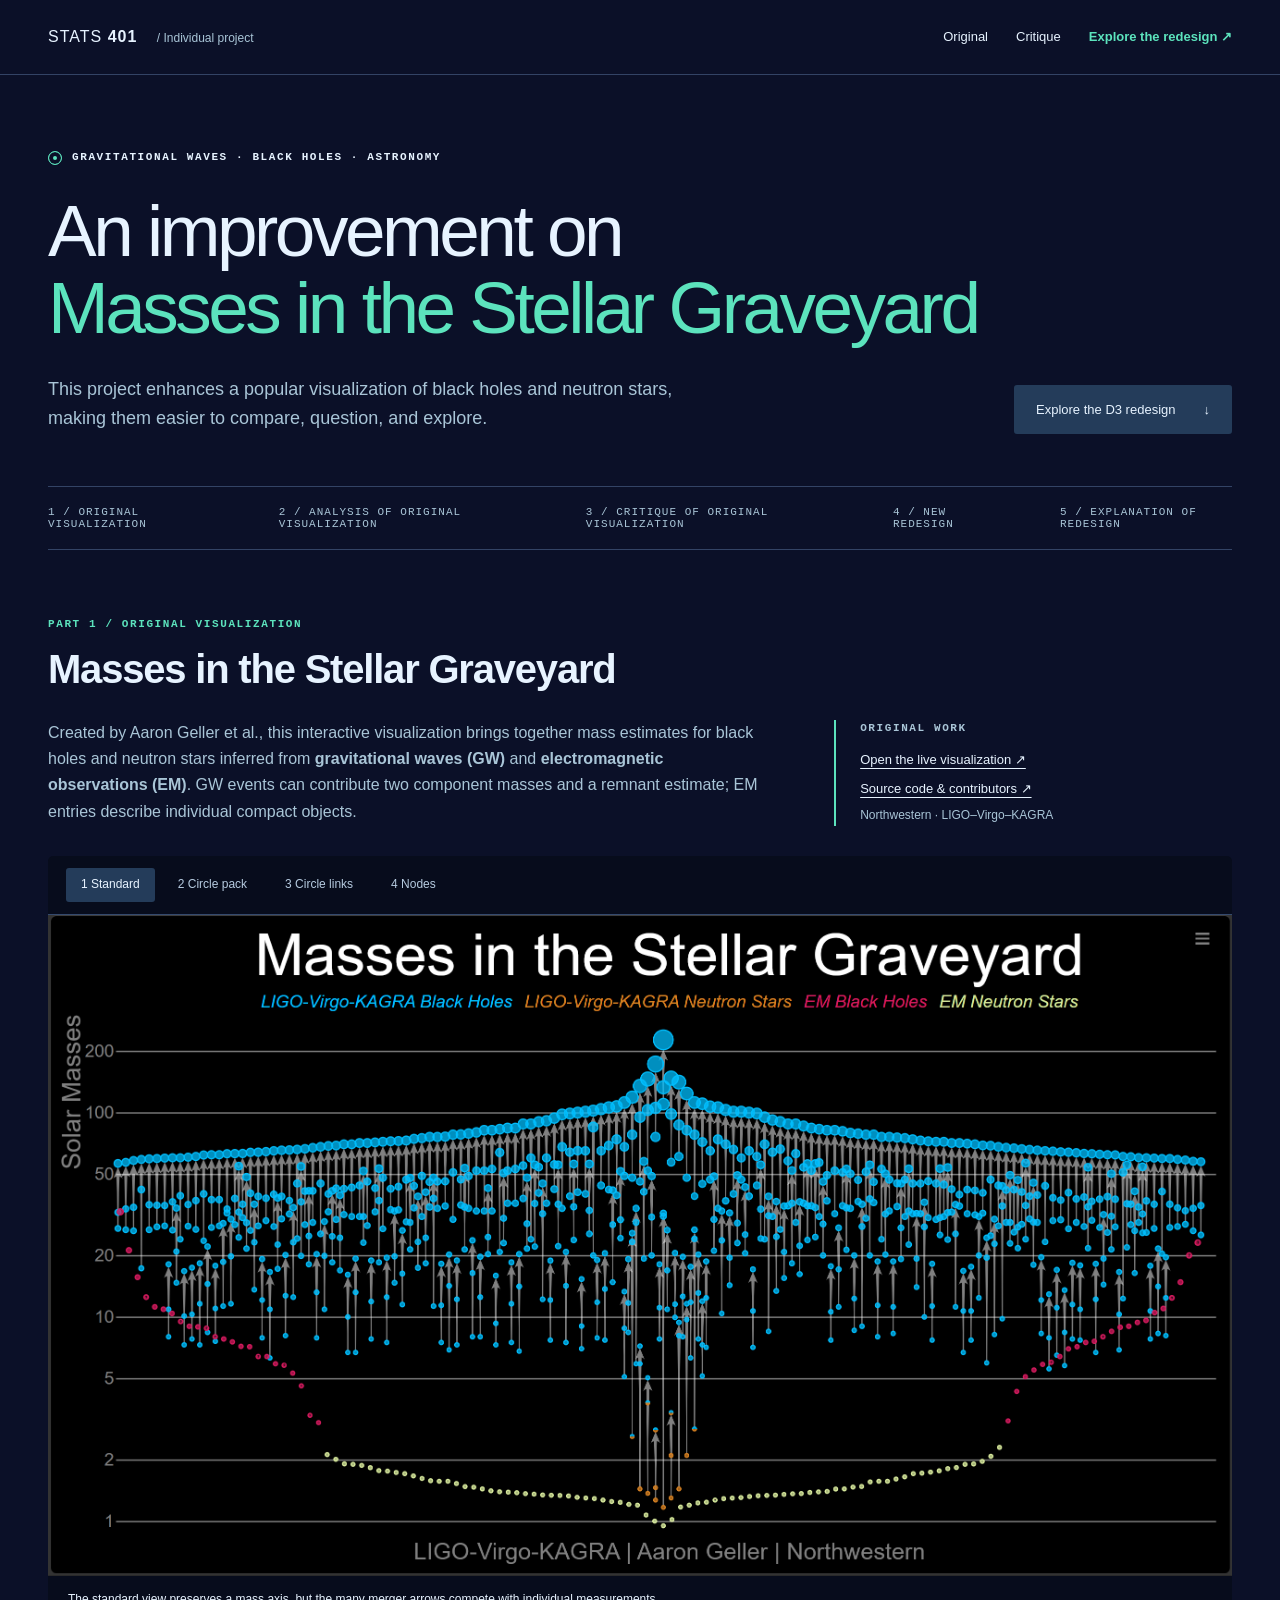
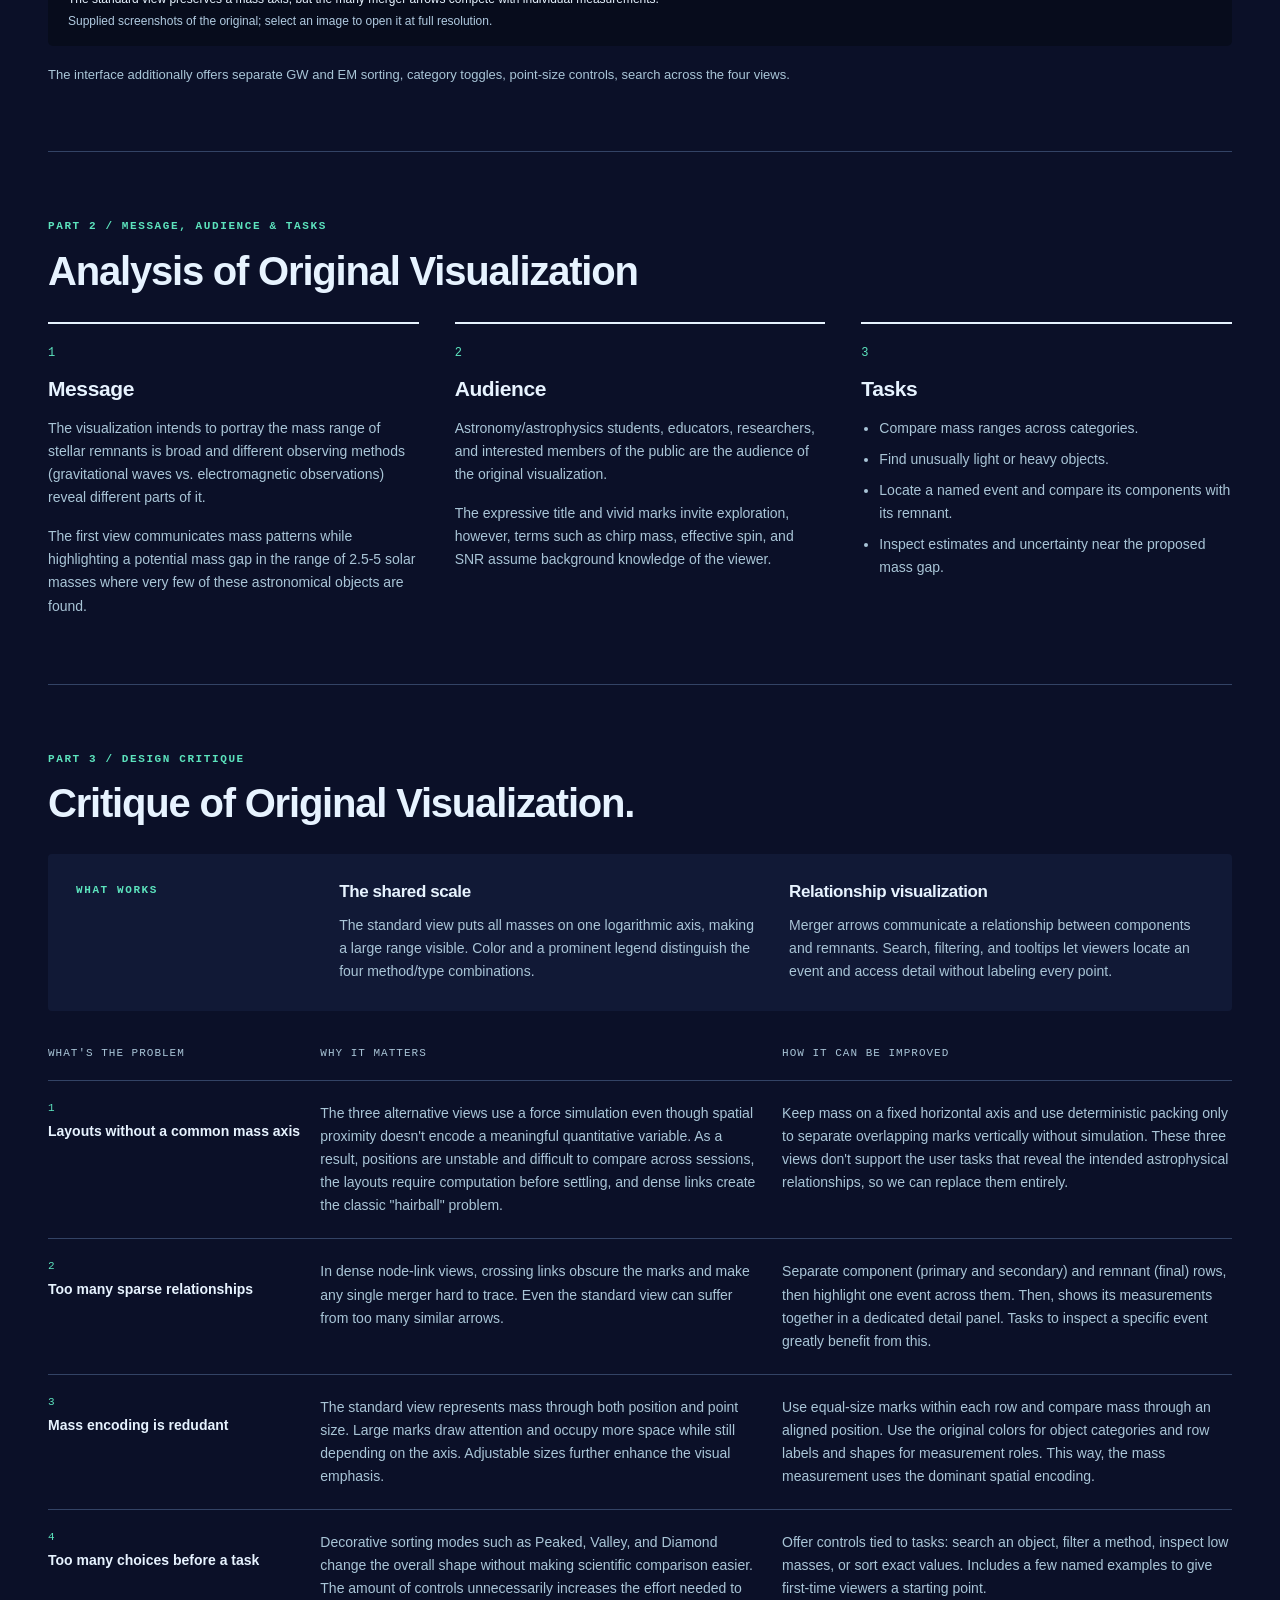
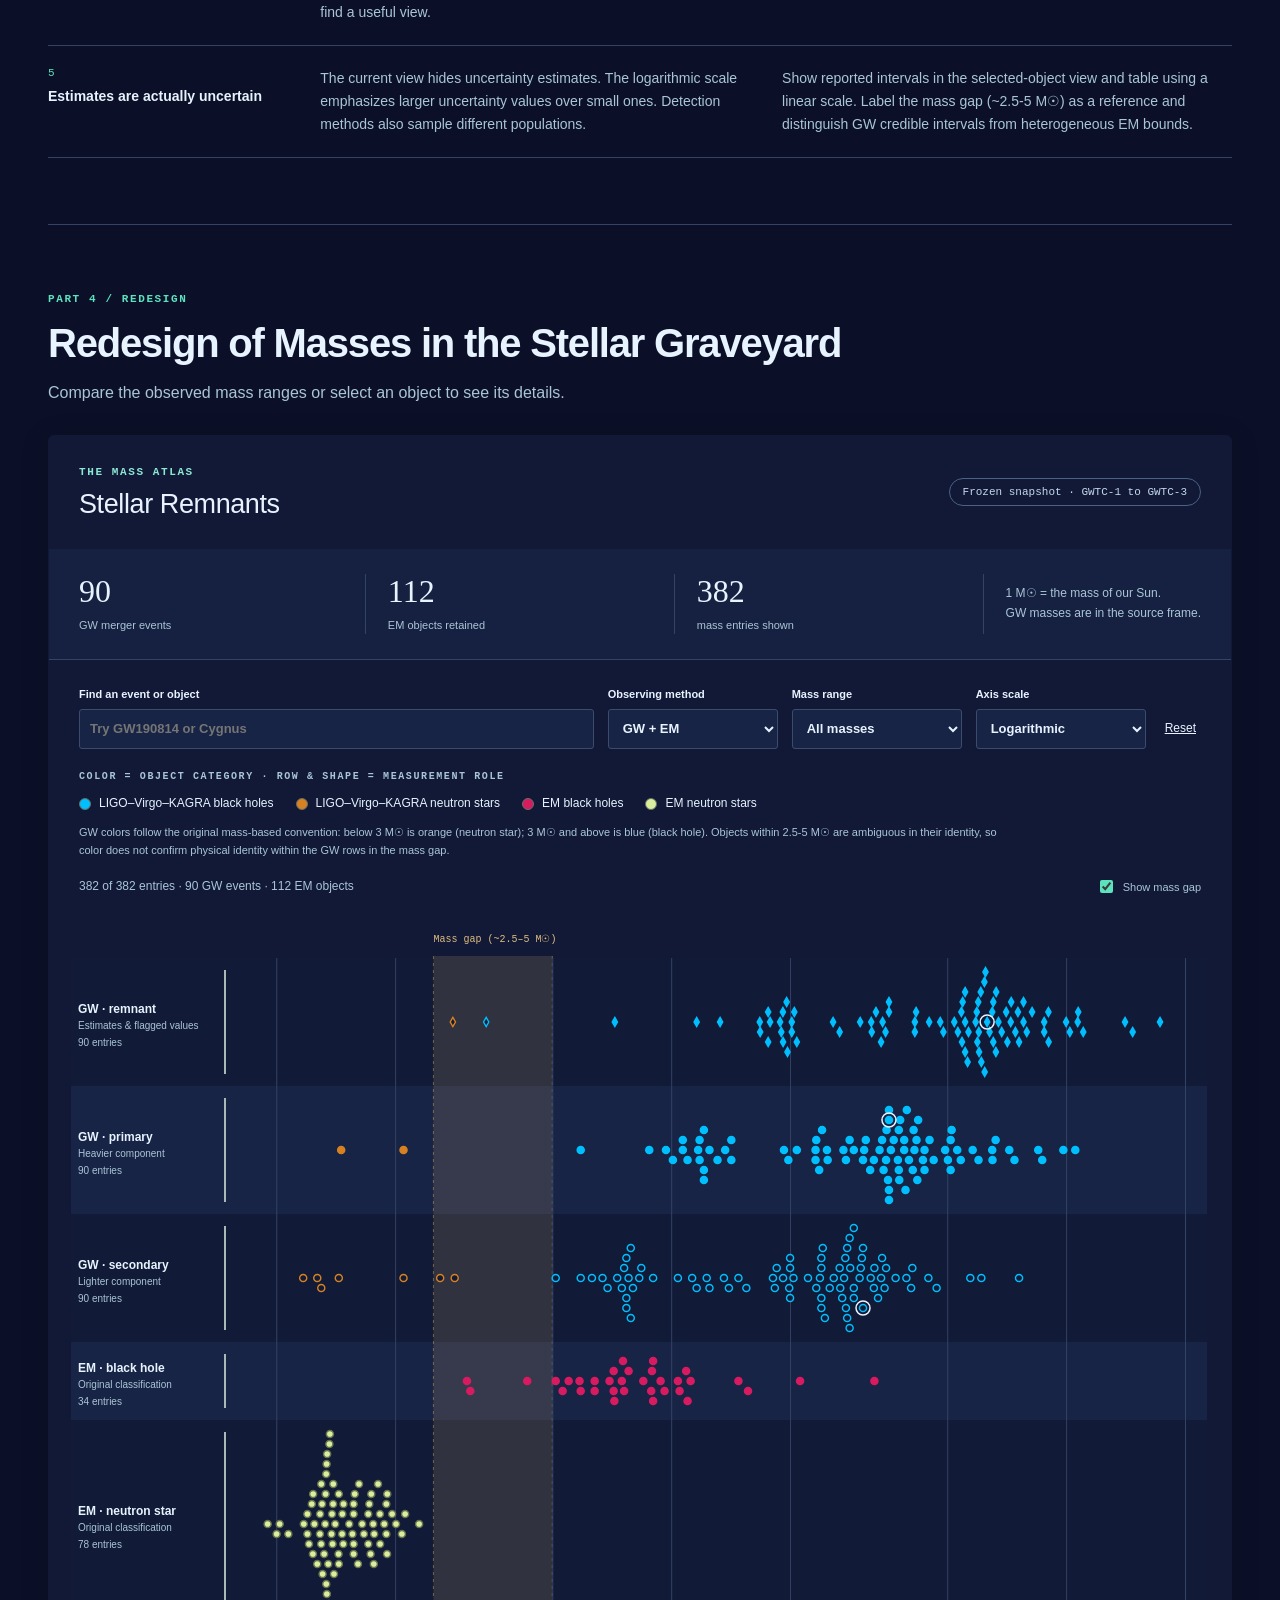
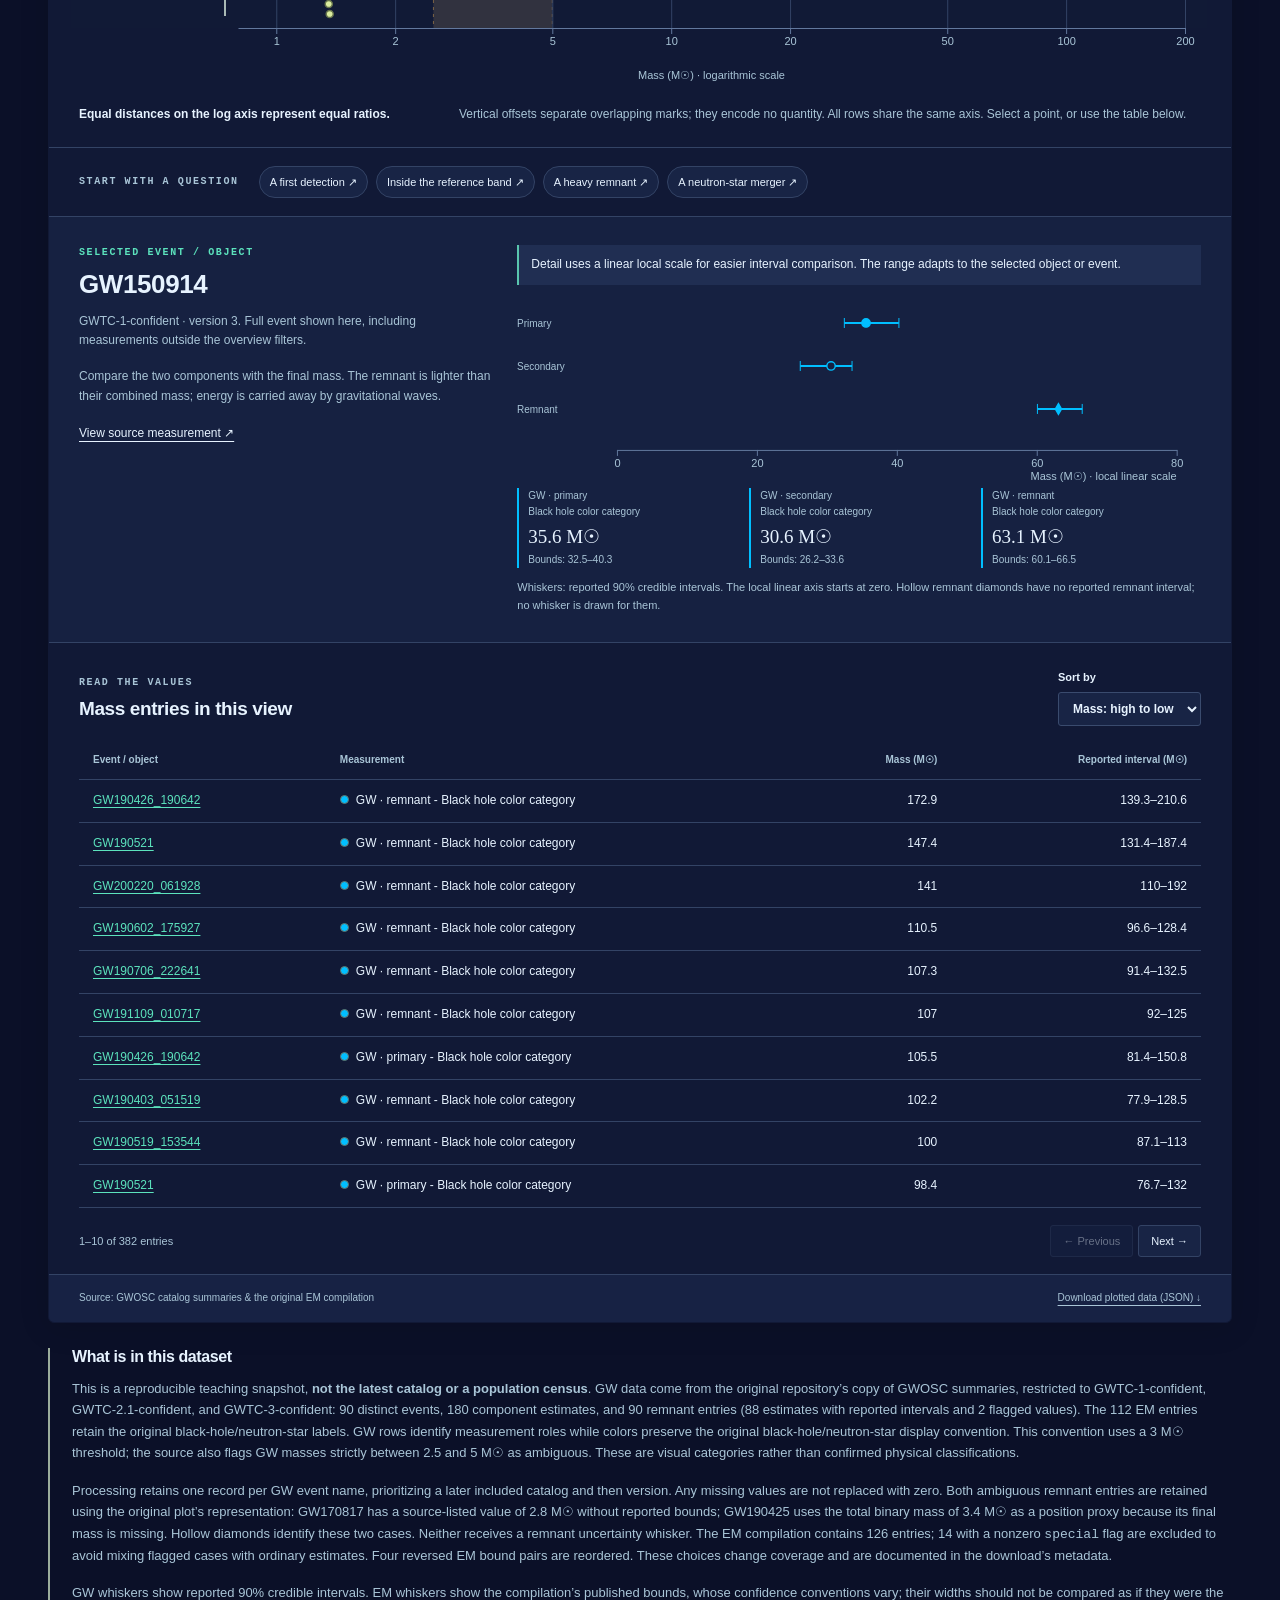
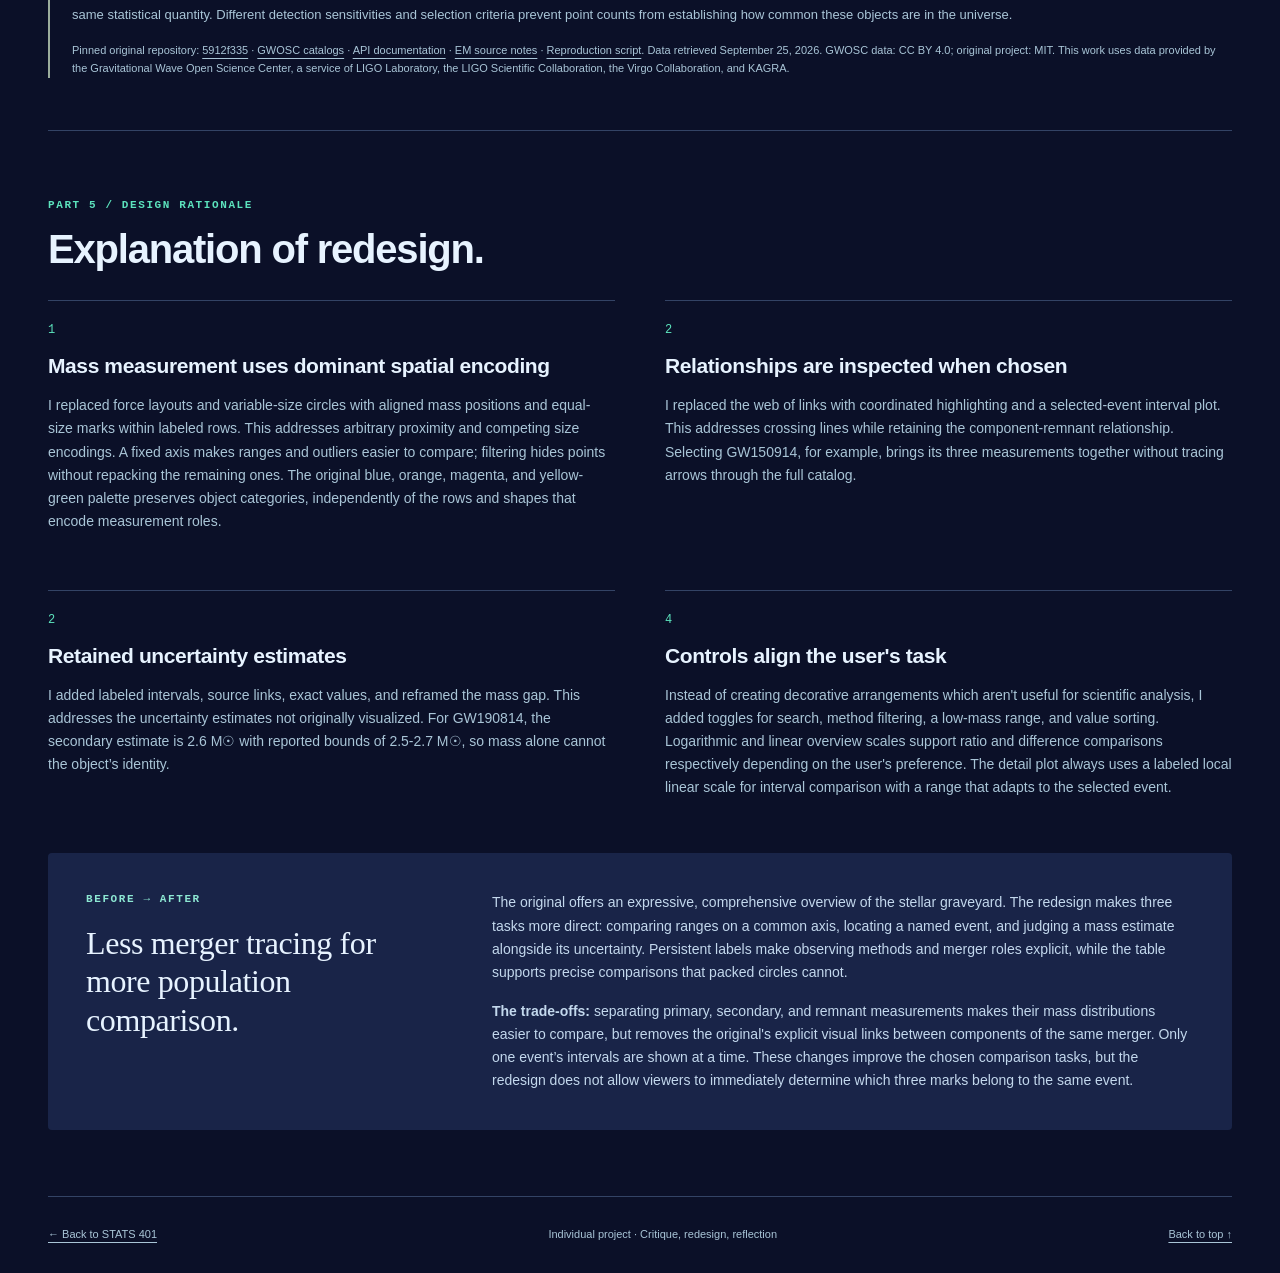
==== commit af1d1aaf: "color fixes" ====
--- a/individual-project/index.html
+++ b/individual-project/index.html
@@ -4,7 +4,7 @@
   <meta charset="UTF-8">
   <meta name="viewport" content="width=device-width, initial-scale=1">
   <meta name="theme-color" content="#142d36">
-  <title>Rethinking the Stellar Graveyard | STATS 401</title>
+  <title>Individual Project | STATS 401</title>
   <link rel="stylesheet" href="style.css">
   <script src="vendor/d3.v7.min.js" defer></script>
   <script src="main.js" defer></script>
--- a/individual-project/style.css
+++ b/individual-project/style.css
@@ -1,19 +1,1514 @@
-:root{--paper:#f6f5ef;--ink:#142d36;--muted:#546970;--line:#d5dcd8;--teal:#007d83;--orange:#ae5b2c;--purple:#7754a4;--blue:#24729e;--white:#fff;--soft:#eaf0ed}
-*{box-sizing:border-box}html{scroll-behavior:smooth;scroll-padding-top:24px}body{margin:0;background:var(--paper);color:var(--ink);font:16px/1.65 "Segoe UI",Arial,sans-serif}a{color:inherit;text-underline-offset:4px}a:hover{color:var(--teal)}button,input,select{font:inherit}button,a,input,select{touch-action:manipulation}button{cursor:pointer}button:disabled{cursor:default;opacity:.4}button:focus-visible,a:focus-visible,input:focus-visible,select:focus-visible,[tabindex]:focus-visible{outline:3px solid #d78425;outline-offset:4px}button{color:var(--ink)}h1,h2,h3,p,figure{margin:0}p+p{margin-top:16px}h1,h2,h3{line-height:1.15}h2{font-size:clamp(28px,3.2vw,40px);font-weight:550;letter-spacing:-1.2px}h3{font-size:21px;font-weight:600;letter-spacing:-.4px}strong{font-weight:650}main{max-width:1280px;margin:auto;padding:0 48px}section[id]{scroll-margin-top:28px}.eyebrow{font:11px/1.6 Consolas,"Courier New",monospace;letter-spacing:1.6px;text-transform:uppercase;font-weight:600}.site-header{max-width:1440px;padding:24px 48px;margin:auto;display:flex;align-items:center;justify-content:space-between;border-bottom:1px solid var(--line);gap:20px}.wordmark{text-decoration:none;font-size:16px;letter-spacing:1px}.wordmark span{color:var(--muted);font-size:12px;letter-spacing:0;margin-left:14px}.site-header nav{display:flex;gap:28px;font-size:13px}.site-header nav a{text-decoration:none}.site-header nav a:last-child{font-weight:650;color:var(--teal)}.hero{padding:74px 0 0}.hero>.eyebrow{display:flex;align-items:center;gap:10px}.small-orbit{width:14px;height:14px;border:1px solid var(--teal);border-radius:50%;box-shadow:inset 0 0 0 4px var(--paper);background:var(--teal)}h1{font-size:clamp(42px,5.7vw,76px);line-height:1.06;letter-spacing:-3.5px;font-weight:500;margin:25px 0 28px}h1 em{font-family:Georgia,"Times New Roman",serif;font-weight:400;color:var(--teal)}.hero-bottom{display:flex;justify-content:space-between;align-items:end;gap:50px}.hero-bottom p{max-width:670px;color:var(--muted);font-size:18px}.primary-link{flex-shrink:0;display:flex;justify-content:space-between;align-items:center;gap:28px;padding:14px 22px;background:var(--ink);color:white;text-decoration:none;font-size:13px;border-radius:3px}.primary-link:hover{background:var(--teal);color:white}.hero-meta{margin-top:52px;padding:19px 0;border-top:1px solid var(--line);border-bottom:1px solid var(--line);display:flex;gap:65px;font:11px Consolas,monospace;text-transform:uppercase;letter-spacing:1px;color:var(--muted)}.chapter{padding:66px 0;border-bottom:1px solid var(--line)}.section-heading{margin-bottom:28px}.section-heading>.eyebrow{color:var(--teal);margin-bottom:12px}.section-heading>p:last-child:not(.eyebrow){margin-top:14px;color:var(--muted)}.intro-grid{display:grid;grid-template-columns:1.8fr 1fr;gap:70px;margin-bottom:30px}.intro-grid>p{color:var(--muted)}.source-card{display:flex;flex-direction:column;gap:7px;border-left:2px solid var(--teal);padding-left:24px;font-size:13px}.source-card .eyebrow{color:var(--muted);margin-bottom:5px}.source-card>span:last-child{font-size:12px;color:var(--muted)}.original-figure{background:#101314;border-radius:5px;overflow:hidden}.gallery-controls{padding:12px 18px;display:flex;gap:8px;border-bottom:1px solid #344046}.gallery-controls button{background:none;color:#b9c5c7;border:1px solid transparent;border-radius:3px;padding:6px 14px;font-size:12px}.gallery-controls button.active{background:#e4eeea;color:var(--ink)}.gallery-controls button:hover{border-color:#778e91}.original-figure>a{display:block;line-height:0}.original-figure img{width:100%;height:auto;aspect-ratio:2559/1430;object-fit:contain;background:black}.original-figure figcaption{padding:14px 20px;color:#bac7ca;font-size:12px;line-height:1.6}.original-figure figcaption span{display:block;color:white;margin-bottom:3px}.section-note{font-size:13px;color:var(--muted);margin-top:18px;max-width:1000px}.analysis-grid{display:grid;grid-template-columns:repeat(3,1fr);gap:36px}.analysis-grid article{border-top:2px solid var(--ink);padding-top:22px}.card-number{font:12px Consolas,monospace;color:var(--teal);display:block;margin-bottom:17px}.analysis-grid h3,.decisions-grid h3{margin-bottom:16px}.analysis-grid p,.analysis-grid li,.decisions-grid p{font-size:14px;color:var(--muted)}.analysis-grid ul{padding-left:18px;margin:0}.analysis-grid li+li{margin-top:8px}.strengths{display:grid;grid-template-columns:.55fr 1fr 1fr;gap:35px;padding:28px;background:#e9eeea;border-radius:4px;margin-bottom:28px}.strengths>.eyebrow{color:var(--teal)}.strengths h3{font-size:17px;margin-bottom:12px}.strengths p:not(.eyebrow){font-size:14px;color:var(--muted)}.table-scroll{overflow-x:auto}.critique-table{width:100%;border-collapse:collapse;font-size:14px}.critique-table th,.critique-table td{vertical-align:top;text-align:left;padding:21px 20px 21px 0;border-bottom:1px solid var(--line)}.critique-table thead th{font:11px Consolas,monospace;color:var(--muted);letter-spacing:1px;text-transform:uppercase;padding-top:8px}.critique-table th:first-child{width:23%}.critique-table td{width:39%;color:var(--muted)}.critique-table td:last-child{width:38%;padding-right:0}.critique-table tbody th{font-weight:600}.critique-table th span{display:block;font:11px Consolas,monospace;color:var(--teal);margin-bottom:6px}.explorer-section{padding-bottom:52px}.explorer{background:white;border:1px solid #cbd6d2;border-radius:6px;box-shadow:0 5px 30px #173d3c06;overflow:hidden}.explorer-top{background:var(--ink);color:white;display:flex;justify-content:space-between;align-items:center;padding:28px 30px;gap:20px}.explorer-top .eyebrow{color:#9fcdc6;margin-bottom:8px}.explorer-top h3{font-size:27px;font-weight:500}.snapshot-badge{font:11px Consolas,monospace;border:1px solid #647d83;border-radius:20px;padding:7px 13px;white-space:nowrap;color:#d1dfdf}.stats-strip{display:flex;align-items:center;gap:0;padding:25px 30px;background:#f2f5f2;border-bottom:1px solid var(--line)}.stats-strip>div{flex:1;border-right:1px solid var(--line);margin-right:22px}.stats-strip strong{font:32px/1.1 Georgia,serif;display:block}.stats-strip span{display:block;font-size:11px;color:var(--muted);margin-top:7px}.stats-strip p{font-size:12px;color:var(--muted);margin:0}.controls{display:flex;gap:14px;align-items:end;padding:25px 30px 20px}.controls label,.data-heading>label{font-size:11px;font-weight:600;display:flex;flex-direction:column;gap:6px}.controls input,.controls select,.data-heading select{height:40px;border:1px solid #cbd6d2;border-radius:3px;background:white;color:var(--ink);padding:0 10px;font-size:13px;width:100%;min-width:0}.search-label{flex:1;min-width:180px}.controls>label:not(.search-label){flex:0 1 170px}.text-button{height:40px;border:0;background:none;text-decoration:underline;font-size:12px;padding:5px}.chart-toolbar{padding:0 30px 10px;display:flex;justify-content:space-between;align-items:center;font-size:12px;color:var(--muted);gap:20px}.checkbox-label{display:flex;gap:7px;align-items:center;font-size:11px}.checkbox-label input{accent-color:var(--teal)}.chart-scroll{overflow-x:auto;padding:0 12px}#overview{display:block;min-width:920px;width:100%;overflow:visible}.chart-reading{display:flex;gap:30px;padding:12px 30px 22px;font-size:12px;color:var(--muted)}.chart-reading p{flex:1;margin:0}.chart-reading p:first-child{font-weight:600;max-width:350px;color:var(--ink)}.guided-questions{display:flex;flex-wrap:wrap;align-items:center;gap:8px;padding:18px 30px;border-top:1px solid var(--line);border-bottom:1px solid var(--line)}.guided-questions>.eyebrow{margin-right:12px;font-size:10px;color:var(--muted)}.guided-questions button{font-size:11px;border:1px solid var(--line);background:white;border-radius:20px;padding:6px 10px}.guided-questions button:hover{background:var(--soft);border-color:var(--teal)}.detail-panel{display:grid;grid-template-columns:1fr 1.65fr;gap:24px;background:#f2f5f2;padding:28px 30px;border-bottom:1px solid var(--line)}.detail-copy .eyebrow{color:var(--teal);font-size:10px}.detail-copy h3{font-size:26px;margin:9px 0 12px;overflow-wrap:anywhere}.detail-copy p:not(.eyebrow){font-size:12px;color:var(--muted)}.detail-copy a{display:inline-block;font-size:12px;margin-top:17px}#detail-chart{width:100%;display:block}.fine-print{font-size:11px;color:var(--muted)}#detail-values{display:flex;gap:12px;flex-wrap:wrap;margin:6px 0 10px}#detail-values>div{flex:1;min-width:100px;border-left:2px solid var(--line);padding-left:9px}#detail-values span{font-size:10px;color:var(--muted);display:block}#detail-values strong{font:19px Georgia,serif;display:block;margin:4px 0}.data-heading{display:flex;align-items:center;justify-content:space-between;padding:25px 30px 16px;gap:15px}.data-heading .eyebrow{color:var(--muted);font-size:10px;margin-bottom:7px}.data-heading h3{font-size:19px}.data-heading select{height:34px;font-size:12px}#data-table{border-collapse:collapse;width:calc(100% - 60px);margin:0 30px;font-size:12px;white-space:nowrap}#data-table th{text-align:left;padding:10px 14px;border-bottom:1px solid var(--line);color:var(--muted);font-size:10px;font-weight:600}#data-table td{padding:9px 14px;border-bottom:1px solid #e9eeeb;font-variant-numeric:tabular-nums}#data-table tr.selected{background:#edf5f1}#data-table td:nth-child(n+3),#data-table th:nth-child(n+3){text-align:right}#data-table button{background:none;border:0;text-decoration:underline;text-underline-offset:3px;font-size:12px;color:var(--teal);padding:2px 0;text-align:left}.method-dot{display:inline-block;width:7px;height:7px;border-radius:50%;margin-right:7px}.pagination{padding:17px 30px;display:flex;justify-content:space-between;align-items:center;font-size:11px;color:var(--muted)}.pagination button{border:1px solid var(--line);background:white;border-radius:3px;padding:6px 12px;font-size:11px;margin-left:5px}.dataset-footer{display:flex;justify-content:space-between;gap:15px;background:#f6f8f6;padding:15px 30px;border-top:1px solid var(--line);font-size:10px;color:var(--muted)}.methodology{margin-top:25px;padding-left:22px;border-left:2px solid #9bad9c}.methodology h3{font-size:16px;margin-bottom:12px}.methodology p{color:var(--muted);font-size:13px}.methodology .fine-print{font-size:11px}.decisions-grid{display:grid;grid-template-columns:repeat(2,1fr);gap:35px 50px}.decisions-grid article{padding:22px 0;border-top:1px solid var(--line)}.comparison{display:grid;grid-template-columns:1fr 2fr;gap:55px;background:var(--ink);color:#fff;padding:38px;margin-top:32px;border-radius:4px}.comparison .eyebrow{color:#9ac7bf;margin-bottom:15px}.comparison h3{font:32px/1.2 Georgia,serif}.comparison>div:last-child{font-size:14px;color:#d2dfde}.site-footer{max-width:1280px;margin:auto;padding:28px 48px;display:flex;justify-content:space-between;gap:20px;font-size:11px;color:var(--muted)}.tooltip{position:fixed;z-index:10;pointer-events:none;max-width:280px;background:var(--ink);color:white;padding:12px 15px;border-radius:4px;font-size:12px;box-shadow:0 5px 20px #0002}.tooltip strong{display:block;margin-bottom:5px}.tooltip span{display:block;color:#c0d9d9;font-size:11px}.error-box{margin:20px 30px;padding:20px;border:1px solid #ad633a;background:#fff4e8;font-size:14px}.empty-state{text-align:center;padding:18px;color:var(--muted)}.skip-link{position:absolute;left:15px;top:-100px;background:white;padding:10px;z-index:20}.skip-link:focus{top:10px}.sr-only{position:absolute;width:1px;height:1px;padding:0;margin:-1px;overflow:hidden;clip:rect(0,0,0,0);white-space:nowrap;border:0}[hidden]{display:none!important}.axis text{fill:var(--muted);font:11px "Segoe UI",Arial,sans-serif}.axis line,.axis path{stroke:#a9b9b5}.grid line{stroke:#e0e7e3}.grid path{display:none}.lane-label{font-size:12px;font-weight:600;fill:var(--ink)}.lane-subtitle{font-size:10px;fill:var(--muted)}.point{cursor:pointer;stroke-width:1.4}.point:hover{stroke:var(--ink);stroke-width:2.5}.selected-halo{pointer-events:none;fill:none;stroke:var(--ink);stroke-width:1.5}.axis-label{font-size:11px;fill:var(--muted)}.band-label{font:10px Consolas,monospace;fill:#946432}
-@media(min-width:1450px){main{padding:0 40px}}
-@media(max-width:1000px){main{padding:0 28px}.site-header{padding:22px 28px}.hero{padding-top:50px}.hero-bottom{gap:25px}.hero-bottom p{font-size:16px}.primary-link{padding:12px 15px;font-size:12px}.hero-meta{gap:30px}.controls{flex-wrap:wrap}.controls .search-label{flex-basis:100%}.controls>label:not(.search-label){flex:1}.snapshot-badge{white-space:normal;max-width:200px}.analysis-grid{gap:23px}.intro-grid{gap:35px}.strengths{grid-template-columns:1fr 1fr}.strengths>.eyebrow{grid-column:1/-1}.detail-panel{grid-template-columns:1fr 1.5fr}.stats-strip>div{margin-right:15px}.stats-strip p{max-width:180px;font-size:11px}}
-@media(max-width:650px){body{font-size:15px}main{padding:0 19px}.site-header{padding:17px 19px;flex-wrap:wrap;gap:14px}.wordmark span{font-size:11px}.site-header nav{gap:23px;font-size:12px}.hero{padding-top:38px}h1{letter-spacing:-1.8px;font-size:44px}.hero-bottom{display:block}.hero-bottom p{font-size:15px}.primary-link{display:inline-flex;margin-top:23px}.hero-meta{margin-top:30px;gap:10px;justify-content:space-between;font-size:8px;letter-spacing:.2px}.chapter{padding:43px 0}.intro-grid,.analysis-grid,.decisions-grid,.comparison{grid-template-columns:1fr;gap:25px}.source-card{padding-left:16px}.gallery-controls{padding:10px 8px;gap:2px}.gallery-controls button{padding:6px 8px;font-size:10px}.original-figure figcaption{font-size:11px;padding:12px}.analysis-grid article{padding-top:16px}.strengths{padding:22px;gap:24px;grid-template-columns:1fr}.critique-table{min-width:720px}.critique-table th,.critique-table td{font-size:12px;padding:16px 20px 16px 0}.explorer{margin:0 -7px}.explorer-top{padding:23px 18px;display:block}.explorer-top h3{font-size:23px}.snapshot-badge{display:inline-block;margin-top:15px;max-width:none;font-size:10px}.stats-strip{padding:20px 18px;flex-wrap:wrap;gap:15px}.stats-strip>div{margin:0;min-width:25%;padding-right:10px}.stats-strip>div:nth-child(3){border:0}.stats-strip strong{font-size:27px}.stats-strip span{font-size:9px}.stats-strip p{max-width:none;font-size:11px;flex-basis:100%;border-top:1px solid var(--line);padding-top:10px}.stats-strip p br{display:none}.controls{padding:20px 18px 14px;gap:10px}.controls>label:not(.search-label){flex-basis:45%}.controls label{font-size:10px}.controls>label:nth-child(4){flex-grow:0}.chart-toolbar{padding:0 18px 12px;align-items:start;flex-direction:column;gap:6px}.chart-reading{padding:14px 18px;display:block}.chart-reading p+p{margin-top:10px}.guided-questions{padding:17px 18px}.guided-questions>.eyebrow{width:100%}.detail-panel{grid-template-columns:1fr;padding:24px 18px;gap:12px}.detail-copy h3{font-size:24px}.detail-viz{min-width:0}.data-heading{padding:22px 18px 12px;align-items:start}.data-heading h3{font-size:17px}.data-heading>label{max-width:130px;font-size:10px}#data-table{margin:0 18px;width:calc(100% - 36px)}.pagination{padding:17px 18px;gap:8px;align-items:start}.pagination button{font-size:10px;padding:6px 8px}.dataset-footer{padding:15px 18px;display:block}.dataset-footer a{display:block;margin-top:6px}.methodology{padding-left:15px}.decisions-grid{gap:8px}.comparison{padding:27px;margin-top:20px}.comparison>div:last-child{font-size:13px}.site-footer{padding:24px 19px;flex-wrap:wrap;gap:15px}.site-footer p{order:3;width:100%}.site-footer>a:last-child{margin-left:auto}}
-@media(prefers-reduced-motion:reduce){html{scroll-behavior:auto}}
-@media print{body{background:white}main{max-width:none;padding:0}.site-header nav,.primary-link,.controls,.gallery-controls,.guided-questions,.pagination,.site-footer,.tooltip{display:none}.chapter{padding:24px 0}.hero{padding-top:20px}h1{font-size:44px}.explorer{break-inside:auto}.chart-scroll{overflow:visible}#overview{min-width:0}.detail-panel,.analysis-grid article,.decisions-grid article{break-inside:avoid}.table-scroll{overflow:visible}.snapshot-badge{white-space:normal}.critique-table{min-width:0}}
-
-.mobile-scroll-hint{display:none;font-size:11px;color:var(--teal);padding:0 18px 12px}@media(max-width:950px){.mobile-scroll-hint{display:block}}
-
-.encoding-key{padding:0 30px 18px}.encoding-key>.eyebrow{font-size:10px;color:var(--muted)}
-.object-legend{display:flex;flex-wrap:wrap;gap:10px 22px;list-style:none;padding:0;margin:9px 0}
-.object-legend li{display:flex;align-items:center;gap:8px;font-size:12px}
-.legend-swatch{display:inline-block;width:12px;height:12px;border-radius:50%;border:1px solid #657065;flex-shrink:0}
-.legend-note{font-size:11px;color:var(--muted);max-width:920px}
-.detail-scale-note{font-size:12px;color:var(--ink);padding:10px 12px;background:#e4ece6;border-left:2px solid #7a958a;margin-bottom:14px}
-.method-dot{border:1px solid #657065;width:9px;height:9px}
-@media(max-width:650px){.encoding-key{padding:0 18px 16px}.object-legend{gap:8px}.object-legend li{width:100%;font-size:11px}}
-.og-title{color:var(--teal)}+:root {
+  --paper: #0b1028;
+  --ink: #e7f3ff;
+  --muted: #a9c5d7;
+  --line: #334365;
+  --teal: #5ce3bd;
+  --orange: #cc8a64;
+  --purple: #a995e8;
+  --blue: #75c8ff;
+  --white: #f4f7ff;
+  --soft: #1b2748;
+}
+
+* {
+  box-sizing: border-box;
+}
+
+html {
+  scroll-behavior: smooth;
+  scroll-padding-top: 24px;
+}
+
+body {
+  margin: 0;
+  background: var(--paper);
+  color: var(--ink);
+  font: 16px/1.65 "Segoe UI",Arial,sans-serif;
+}
+
+a {
+  color: inherit;
+  text-underline-offset: 4px;
+}
+
+a:hover {
+  color: var(--teal);
+}
+
+button,
+input,
+select {
+  font: inherit;
+}
+
+button,
+a,
+input,
+select {
+  touch-action: manipulation;
+}
+
+button {
+  cursor: pointer;
+}
+
+button:disabled {
+  cursor: default;
+  opacity: .4;
+}
+
+button:focus-visible,
+a:focus-visible,
+input:focus-visible,
+select:focus-visible,
+[tabindex]:focus-visible {
+  outline: 3px solid #d78425;
+  outline-offset: 4px;
+}
+
+button {
+  color: var(--ink);
+}
+
+h1,
+h2,
+h3,
+p,
+figure {
+  margin: 0;
+}
+
+p+p {
+  margin-top: 16px;
+}
+
+h1,
+h2,
+h3 {
+  line-height: 1.15;
+}
+
+h2 {
+  font-size: clamp(28px,3.2vw,40px);
+  font-weight: 550;
+  letter-spacing: -1.2px;
+}
+
+h3 {
+  font-size: 21px;
+  font-weight: 600;
+  letter-spacing: -.4px;
+}
+
+strong {
+  font-weight: 650;
+}
+
+main {
+  max-width: 1280px;
+  margin: auto;
+  padding: 0 48px;
+}
+
+section[id] {
+  scroll-margin-top: 28px;
+}
+
+.eyebrow {
+  font: 11px/1.6 Consolas,"Courier New",monospace;
+  letter-spacing: 1.6px;
+  text-transform: uppercase;
+  font-weight: 600;
+}
+
+.site-header {
+  max-width: 1440px;
+  padding: 24px 48px;
+  margin: auto;
+  display: flex;
+  align-items: center;
+  justify-content: space-between;
+  border-bottom: 1px solid var(--line);
+  gap: 20px;
+}
+
+.wordmark {
+  text-decoration: none;
+  font-size: 16px;
+  letter-spacing: 1px;
+}
+
+.wordmark span {
+  color: var(--muted);
+  font-size: 12px;
+  letter-spacing: 0;
+  margin-left: 14px;
+}
+
+.site-header nav {
+  display: flex;
+  gap: 28px;
+  font-size: 13px;
+}
+
+.site-header nav a {
+  text-decoration: none;
+}
+
+.site-header nav a:last-child {
+  font-weight: 650;
+  color: var(--teal);
+}
+
+.hero {
+  padding: 74px 0 0;
+}
+
+.hero>.eyebrow {
+  display: flex;
+  align-items: center;
+  gap: 10px;
+}
+
+.small-orbit {
+  width: 14px;
+  height: 14px;
+  border: 1px solid var(--teal);
+  border-radius: 50%;
+  box-shadow: inset 0 0 0 4px var(--paper);
+  background: var(--teal);
+}
+
+h1 {
+  font-size: clamp(42px,5.7vw,76px);
+  line-height: 1.06;
+  letter-spacing: -3.5px;
+  font-weight: 500;
+  margin: 25px 0 28px;
+}
+
+h1 em {
+  font-family: Georgia,"Times New Roman",serif;
+  font-weight: 400;
+  color: var(--teal);
+}
+
+.hero-bottom {
+  display: flex;
+  justify-content: space-between;
+  align-items: end;
+  gap: 50px;
+}
+
+.hero-bottom p {
+  max-width: 670px;
+  color: var(--muted);
+  font-size: 18px;
+}
+
+.primary-link {
+  flex-shrink: 0;
+  display: flex;
+  justify-content: space-between;
+  align-items: center;
+  gap: 28px;
+  padding: 14px 22px;
+  background: #243c5a;
+  color: var(--ink);
+  text-decoration: none;
+  font-size: 13px;
+  border-radius: 3px;
+}
+
+.primary-link:hover {
+  background: var(--teal);
+  color: #0b1028;
+}
+
+.hero-meta {
+  margin-top: 52px;
+  padding: 19px 0;
+  border-top: 1px solid var(--line);
+  border-bottom: 1px solid var(--line);
+  display: flex;
+  gap: 65px;
+  font: 11px Consolas,monospace;
+  text-transform: uppercase;
+  letter-spacing: 1px;
+  color: var(--muted);
+}
+
+.chapter {
+  padding: 66px 0;
+  border-bottom: 1px solid var(--line);
+}
+
+.section-heading {
+  margin-bottom: 28px;
+}
+
+.section-heading>.eyebrow {
+  color: var(--teal);
+  margin-bottom: 12px;
+}
+
+.section-heading>p:last-child:not(.eyebrow) {
+  margin-top: 14px;
+  color: var(--muted);
+}
+
+.intro-grid {
+  display: grid;
+  grid-template-columns: 1.8fr 1fr;
+  gap: 70px;
+  margin-bottom: 30px;
+}
+
+.intro-grid>p {
+  color: var(--muted);
+}
+
+.source-card {
+  display: flex;
+  flex-direction: column;
+  gap: 7px;
+  border-left: 2px solid var(--teal);
+  padding-left: 24px;
+  font-size: 13px;
+}
+
+.source-card .eyebrow {
+  color: var(--muted);
+  margin-bottom: 5px;
+}
+
+.source-card>span:last-child {
+  font-size: 12px;
+  color: var(--muted);
+}
+
+.original-figure {
+  background: #070c1c;
+  border-radius: 5px;
+  overflow: hidden;
+}
+
+.gallery-controls {
+  padding: 12px 18px;
+  display: flex;
+  gap: 8px;
+  border-bottom: 1px solid #34496d;
+}
+
+.gallery-controls button {
+  background: none;
+  color: #b6cbe0;
+  border: 1px solid transparent;
+  border-radius: 3px;
+  padding: 6px 14px;
+  font-size: 12px;
+}
+
+.gallery-controls button.active {
+  background: #243c5a;
+  color: var(--ink);
+}
+
+.gallery-controls button:hover {
+  border-color: #6fa0c5;
+}
+
+.original-figure>a {
+  display: block;
+  line-height: 0;
+}
+
+.original-figure img {
+  width: 100%;
+  height: auto;
+  aspect-ratio: 2559/1430;
+  object-fit: contain;
+  background: #050715;
+}
+
+.original-figure figcaption {
+  padding: 14px 20px;
+  color: #b1cbe1;
+  font-size: 12px;
+  line-height: 1.6;
+}
+
+.original-figure figcaption span {
+  display: block;
+  color: var(--ink);
+  margin-bottom: 3px;
+}
+
+.section-note {
+  font-size: 13px;
+  color: var(--muted);
+  margin-top: 18px;
+  max-width: 1000px;
+}
+
+.analysis-grid {
+  display: grid;
+  grid-template-columns: repeat(3,1fr);
+  gap: 36px;
+}
+
+.analysis-grid article {
+  border-top: 2px solid var(--ink);
+  padding-top: 22px;
+}
+
+.card-number {
+  font: 12px Consolas,monospace;
+  color: var(--teal);
+  display: block;
+  margin-bottom: 17px;
+}
+
+.analysis-grid h3,
+.decisions-grid h3 {
+  margin-bottom: 16px;
+}
+
+.analysis-grid p,
+.analysis-grid li,
+.decisions-grid p {
+  font-size: 14px;
+  color: var(--muted);
+}
+
+.analysis-grid ul {
+  padding-left: 18px;
+  margin: 0;
+}
+
+.analysis-grid li+li {
+  margin-top: 8px;
+}
+
+.strengths {
+  display: grid;
+  grid-template-columns: .55fr 1fr 1fr;
+  gap: 35px;
+  padding: 28px;
+  background: #111936;
+  border-radius: 4px;
+  margin-bottom: 28px;
+}
+
+.strengths>.eyebrow {
+  color: var(--teal);
+}
+
+.strengths h3 {
+  font-size: 17px;
+  margin-bottom: 12px;
+}
+
+.strengths p:not(.eyebrow) {
+  font-size: 14px;
+  color: var(--muted);
+}
+
+.table-scroll {
+  overflow-x: auto;
+}
+
+.critique-table {
+  width: 100%;
+  border-collapse: collapse;
+  font-size: 14px;
+}
+
+.critique-table th,
+.critique-table td {
+  vertical-align: top;
+  text-align: left;
+  padding: 21px 20px 21px 0;
+  border-bottom: 1px solid var(--line);
+}
+
+.critique-table thead th {
+  font: 11px Consolas,monospace;
+  color: var(--muted);
+  letter-spacing: 1px;
+  text-transform: uppercase;
+  padding-top: 8px;
+}
+
+.critique-table th:first-child {
+  width: 23%;
+}
+
+.critique-table td {
+  width: 39%;
+  color: var(--muted);
+}
+
+.critique-table td:last-child {
+  width: 38%;
+  padding-right: 0;
+}
+
+.critique-table tbody th {
+  font-weight: 600;
+}
+
+.critique-table th span {
+  display: block;
+  font: 11px Consolas,monospace;
+  color: var(--teal);
+  margin-bottom: 6px;
+}
+
+.explorer-section {
+  padding-bottom: 52px;
+}
+
+.explorer {
+  background: #111936;
+  border: 1px solid #111936;
+  border-radius: 6px;
+  box-shadow: 0 5px 30px #00000020;
+  overflow: hidden;
+}
+
+.explorer-top {
+  background: #111936;
+  color: var(--ink);
+  display: flex;
+  justify-content: space-between;
+  align-items: center;
+  padding: 28px 30px;
+  gap: 20px;
+}
+
+.explorer-top .eyebrow {
+  color: #8de8d3;
+  margin-bottom: 8px;
+}
+
+.explorer-top h3 {
+  font-size: 27px;
+  font-weight: 500;
+}
+
+.snapshot-badge {
+  font: 11px Consolas,monospace;
+  border: 1px solid #4a6284;
+  border-radius: 20px;
+  padding: 7px 13px;
+  white-space: nowrap;
+  color: #c4d8eb;
+}
+
+.stats-strip {
+  display: flex;
+  align-items: center;
+  gap: 0;
+  padding: 25px 30px;
+  background: #162141;
+  border-bottom: 1px solid var(--line);
+}
+
+.stats-strip>div {
+  flex: 1;
+  border-right: 1px solid var(--line);
+  margin-right: 22px;
+}
+
+.stats-strip strong {
+  font: 32px/1.1 Georgia,serif;
+  display: block;
+}
+
+.stats-strip span {
+  display: block;
+  font-size: 11px;
+  color: var(--muted);
+  margin-top: 7px;
+}
+
+.stats-strip p {
+  font-size: 12px;
+  color: var(--muted);
+  margin: 0;
+}
+
+.controls {
+  display: flex;
+  gap: 14px;
+  align-items: end;
+  padding: 25px 30px 20px;
+}
+
+.controls label,
+.data-heading>label {
+  font-size: 11px;
+  font-weight: 600;
+  display: flex;
+  flex-direction: column;
+  gap: 6px;
+}
+
+.controls input,
+.controls select,
+.data-heading select {
+  height: 40px;
+  border: 1px solid #3a4b6e;
+  border-radius: 3px;
+  background: #182445;
+  color: var(--ink);
+  padding: 0 10px;
+  font-size: 13px;
+  width: 100%;
+  min-width: 0;
+}
+
+.search-label {
+  flex: 1;
+  min-width: 180px;
+}
+
+.controls>label:not(.search-label) {
+  flex: 0 1 170px;
+}
+
+.text-button {
+  height: 40px;
+  border: 0;
+  background: none;
+  text-decoration: underline;
+  font-size: 12px;
+  padding: 5px;
+}
+
+.chart-toolbar {
+  padding: 0 30px 10px;
+  display: flex;
+  justify-content: space-between;
+  align-items: center;
+  font-size: 12px;
+  color: var(--muted);
+  gap: 20px;
+}
+
+.checkbox-label {
+  display: flex;
+  gap: 7px;
+  align-items: center;
+  font-size: 11px;
+}
+
+.checkbox-label input {
+  accent-color: var(--teal);
+}
+
+.chart-scroll {
+  overflow-x: auto;
+  padding: 0 12px;
+}
+
+#overview {
+  display: block;
+  min-width: 920px;
+  width: 100%;
+  overflow: visible;
+}
+
+.chart-reading {
+  display: flex;
+  gap: 30px;
+  padding: 12px 30px 22px;
+  font-size: 12px;
+  color: var(--muted);
+}
+
+.chart-reading p {
+  flex: 1;
+  margin: 0;
+}
+
+.chart-reading p:first-child {
+  font-weight: 600;
+  max-width: 350px;
+  color: var(--ink);
+}
+
+.guided-questions {
+  display: flex;
+  flex-wrap: wrap;
+  align-items: center;
+  gap: 8px;
+  padding: 18px 30px;
+  border-top: 1px solid var(--line);
+  border-bottom: 1px solid var(--line);
+}
+
+.guided-questions>.eyebrow {
+  margin-right: 12px;
+  font-size: 10px;
+  color: var(--muted);
+}
+
+.guided-questions button {
+  font-size: 11px;
+  border: 1px solid var(--line);
+  background: #182445;
+  border-radius: 20px;
+  padding: 6px 10px;
+}
+
+.guided-questions button:hover {
+  background: var(--soft);
+  border-color: var(--teal);
+}
+
+.detail-panel {
+  display: grid;
+  grid-template-columns: 1fr 1.65fr;
+  gap: 24px;
+  background: #162141;
+  padding: 28px 30px;
+  border-bottom: 1px solid var(--line);
+}
+
+.detail-copy .eyebrow {
+  color: var(--teal);
+  font-size: 10px;
+}
+
+.detail-copy h3 {
+  font-size: 26px;
+  margin: 9px 0 12px;
+  overflow-wrap: anywhere;
+}
+
+.detail-copy p:not(.eyebrow) {
+  font-size: 12px;
+  color: var(--muted);
+}
+
+.detail-copy a {
+  display: inline-block;
+  font-size: 12px;
+  margin-top: 17px;
+}
+
+#detail-chart {
+  width: 100%;
+  display: block;
+}
+
+.fine-print {
+  font-size: 11px;
+  color: var(--muted);
+}
+
+#detail-values {
+  display: flex;
+  gap: 12px;
+  flex-wrap: wrap;
+  margin: 6px 0 10px;
+}
+
+#detail-values>div {
+  flex: 1;
+  min-width: 100px;
+  border-left: 2px solid var(--line);
+  padding-left: 9px;
+}
+
+#detail-values span {
+  font-size: 10px;
+  color: var(--muted);
+  display: block;
+}
+
+#detail-values strong {
+  font: 19px Georgia,serif;
+  display: block;
+  margin: 4px 0;
+}
+
+.data-heading {
+  display: flex;
+  align-items: center;
+  justify-content: space-between;
+  padding: 25px 30px 16px;
+  gap: 15px;
+}
+
+.data-heading .eyebrow {
+  color: var(--muted);
+  font-size: 10px;
+  margin-bottom: 7px;
+}
+
+.data-heading h3 {
+  font-size: 19px;
+}
+
+.data-heading select {
+  height: 34px;
+  font-size: 12px;
+}
+
+#data-table {
+  border-collapse: collapse;
+  width: calc(100% - 60px);
+  margin: 0 30px;
+  font-size: 12px;
+  white-space: nowrap;
+}
+
+#data-table th {
+  text-align: left;
+  padding: 10px 14px;
+  border-bottom: 1px solid var(--line);
+  color: var(--muted);
+  font-size: 10px;
+  font-weight: 600;
+}
+
+#data-table td {
+  padding: 9px 14px;
+  border-bottom: 1px solid #334365;
+  font-variant-numeric: tabular-nums;
+}
+
+#data-table tr.selected {
+  background: #243d60;
+}
+
+#data-table td:nth-child(n+3),
+#data-table th:nth-child(n+3) {
+  text-align: right;
+}
+
+#data-table button {
+  background: none;
+  border: 0;
+  text-decoration: underline;
+  text-underline-offset: 3px;
+  font-size: 12px;
+  color: var(--teal);
+  padding: 2px 0;
+  text-align: left;
+}
+
+.method-dot {
+  display: inline-block;
+  width: 7px;
+  height: 7px;
+  border-radius: 50%;
+  margin-right: 7px;
+}
+
+.pagination {
+  padding: 17px 30px;
+  display: flex;
+  justify-content: space-between;
+  align-items: center;
+  font-size: 11px;
+  color: var(--muted);
+}
+
+.pagination button {
+  border: 1px solid var(--line);
+  background: #182445;
+  border-radius: 3px;
+  padding: 6px 12px;
+  font-size: 11px;
+  margin-left: 5px;
+}
+
+.dataset-footer {
+  display: flex;
+  justify-content: space-between;
+  gap: 15px;
+  background: #172244;
+  padding: 15px 30px;
+  border-top: 1px solid var(--line);
+  font-size: 10px;
+  color: var(--muted);
+}
+
+.methodology {
+  margin-top: 25px;
+  padding-left: 22px;
+  border-left: 2px solid #9bad9c;
+}
+
+.methodology h3 {
+  font-size: 16px;
+  margin-bottom: 12px;
+}
+
+.methodology p {
+  color: var(--muted);
+  font-size: 13px;
+}
+
+.methodology .fine-print {
+  font-size: 11px;
+}
+
+.decisions-grid {
+  display: grid;
+  grid-template-columns: repeat(2,1fr);
+  gap: 35px 50px;
+}
+
+.decisions-grid article {
+  padding: 22px 0;
+  border-top: 1px solid var(--line);
+}
+
+.comparison {
+  display: grid;
+  grid-template-columns: 1fr 2fr;
+  gap: 55px;
+  background: #192448;
+  color: var(--ink);
+  padding: 38px;
+  margin-top: 32px;
+  border-radius: 4px;
+}
+
+.comparison .eyebrow {
+  color: #8de8d3;
+  margin-bottom: 15px;
+}
+
+.comparison h3 {
+  font: 32px/1.2 Georgia,serif;
+}
+
+.comparison>div:last-child {
+  font-size: 14px;
+  color: #c3d8ed;
+}
+
+.site-footer {
+  max-width: 1280px;
+  margin: auto;
+  padding: 28px 48px;
+  display: flex;
+  justify-content: space-between;
+  gap: 20px;
+  font-size: 11px;
+  color: var(--muted);
+}
+
+.tooltip {
+  position: fixed;
+  z-index: 10;
+  pointer-events: none;
+  max-width: 280px;
+  background: #243c5a;
+  color: var(--ink);
+  padding: 12px 15px;
+  border-radius: 4px;
+  font-size: 12px;
+  box-shadow: 0 5px 20px #0008;
+}
+
+.tooltip strong {
+  display: block;
+  margin-bottom: 5px;
+}
+
+.tooltip span {
+  display: block;
+  color: #bdd4eb;
+  font-size: 11px;
+}
+
+.error-box {
+  margin: 20px 30px;
+  padding: 20px;
+  border: 1px solid #d89269;
+  background: #332641;
+  font-size: 14px;
+}
+
+.empty-state {
+  text-align: center;
+  padding: 18px;
+  color: var(--muted);
+}
+
+.skip-link {
+  position: absolute;
+  left: 15px;
+  top: -100px;
+  background: #182445;
+  padding: 10px;
+  z-index: 20;
+}
+
+.skip-link:focus {
+  top: 10px;
+}
+
+.sr-only {
+  position: absolute;
+  width: 1px;
+  height: 1px;
+  padding: 0;
+  margin: -1px;
+  overflow: hidden;
+  clip: rect(0,0,0,0);
+  white-space: nowrap;
+  border: 0;
+}
+
+[hidden] {
+  display: none!important;
+}
+
+.axis text {
+  fill: var(--muted);
+  font: 11px "Segoe UI",Arial,sans-serif;
+}
+
+.axis line,
+.axis path {
+  stroke: #62789d;
+}
+
+.grid line {
+  stroke: #334365;
+}
+
+.grid path {
+  display: none;
+}
+
+.lane-label {
+  font-size: 12px;
+  font-weight: 600;
+  fill: var(--ink);
+}
+
+.lane-subtitle {
+  font-size: 10px;
+  fill: var(--muted);
+}
+
+.point {
+  cursor: pointer;
+  stroke-width: 1.4;
+}
+
+.point:hover {
+  stroke: var(--ink);
+  stroke-width: 2.5;
+}
+
+.selected-halo {
+  pointer-events: none;
+  fill: none;
+  stroke: var(--ink);
+  stroke-width: 1.5;
+}
+
+.axis-label {
+  font-size: 11px;
+  fill: var(--muted);
+}
+
+.band-label {
+  font: 10px Consolas,monospace;
+  fill: #dfbd82;
+}
+
+@media(min-width:1450px) {
+  main {
+    padding: 0 40px;
+  }
+}
+
+@media(max-width:1000px) {
+  main {
+    padding: 0 28px;
+  }
+  .site-header {
+    padding: 22px 28px;
+  }
+  .hero {
+    padding-top: 50px;
+  }
+  .hero-bottom {
+    gap: 25px;
+  }
+  .hero-bottom p {
+    font-size: 16px;
+  }
+  .primary-link {
+    padding: 12px 15px;
+    font-size: 12px;
+  }
+  .hero-meta {
+    gap: 30px;
+  }
+  .controls {
+    flex-wrap: wrap;
+  }
+  .controls .search-label {
+    flex-basis: 100%;
+  }
+  .controls>label:not(.search-label) {
+    flex: 1;
+  }
+  .snapshot-badge {
+    white-space: normal;
+    max-width: 200px;
+  }
+  .analysis-grid {
+    gap: 23px;
+  }
+  .intro-grid {
+    gap: 35px;
+  }
+  .strengths {
+    grid-template-columns: 1fr 1fr;
+  }
+  .strengths>.eyebrow {
+    grid-column: 1/-1;
+  }
+  .detail-panel {
+    grid-template-columns: 1fr 1.5fr;
+  }
+  .stats-strip>div {
+    margin-right: 15px;
+  }
+  .stats-strip p {
+    max-width: 180px;
+    font-size: 11px;
+  }
+}
+
+@media(max-width:650px) {
+  body {
+    font-size: 15px;
+  }
+  main {
+    padding: 0 19px;
+  }
+  .site-header {
+    padding: 17px 19px;
+    flex-wrap: wrap;
+    gap: 14px;
+  }
+  .wordmark span {
+    font-size: 11px;
+  }
+  .site-header nav {
+    gap: 23px;
+    font-size: 12px;
+  }
+  .hero {
+    padding-top: 38px;
+  }
+  h1 {
+    letter-spacing: -1.8px;
+    font-size: 44px;
+  }
+  .hero-bottom {
+    display: block;
+  }
+  .hero-bottom p {
+    font-size: 15px;
+  }
+  .primary-link {
+    display: inline-flex;
+    margin-top: 23px;
+  }
+  .hero-meta {
+    margin-top: 30px;
+    gap: 10px;
+    justify-content: space-between;
+    font-size: 8px;
+    letter-spacing: .2px;
+  }
+  .chapter {
+    padding: 43px 0;
+  }
+  .intro-grid,
+  .analysis-grid,
+  .decisions-grid,
+  .comparison {
+    grid-template-columns: 1fr;
+    gap: 25px;
+  }
+  .source-card {
+    padding-left: 16px;
+  }
+  .gallery-controls {
+    padding: 10px 8px;
+    gap: 2px;
+  }
+  .gallery-controls button {
+    padding: 6px 8px;
+    font-size: 10px;
+  }
+  .original-figure figcaption {
+    font-size: 11px;
+    padding: 12px;
+  }
+  .analysis-grid article {
+    padding-top: 16px;
+  }
+  .strengths {
+    padding: 22px;
+    gap: 24px;
+    grid-template-columns: 1fr;
+  }
+  .critique-table {
+    min-width: 720px;
+  }
+  .critique-table th,
+  .critique-table td {
+    font-size: 12px;
+    padding: 16px 20px 16px 0;
+  }
+  .explorer {
+    margin: 0 -7px;
+  }
+  .explorer-top {
+    padding: 23px 18px;
+    display: block;
+  }
+  .explorer-top h3 {
+    font-size: 23px;
+  }
+  .snapshot-badge {
+    display: inline-block;
+    margin-top: 15px;
+    max-width: none;
+    font-size: 10px;
+  }
+  .stats-strip {
+    padding: 20px 18px;
+    flex-wrap: wrap;
+    gap: 15px;
+  }
+  .stats-strip>div {
+    margin: 0;
+    min-width: 25%;
+    padding-right: 10px;
+  }
+  .stats-strip>div:nth-child(3) {
+    border: 0;
+  }
+  .stats-strip strong {
+    font-size: 27px;
+  }
+  .stats-strip span {
+    font-size: 9px;
+  }
+  .stats-strip p {
+    max-width: none;
+    font-size: 11px;
+    flex-basis: 100%;
+    border-top: 1px solid var(--line);
+    padding-top: 10px;
+  }
+  .stats-strip p br {
+    display: none;
+  }
+  .controls {
+    padding: 20px 18px 14px;
+    gap: 10px;
+  }
+  .controls>label:not(.search-label) {
+    flex-basis: 45%;
+  }
+  .controls label {
+    font-size: 10px;
+  }
+  .controls>label:nth-child(4) {
+    flex-grow: 0;
+  }
+  .chart-toolbar {
+    padding: 0 18px 12px;
+    align-items: start;
+    flex-direction: column;
+    gap: 6px;
+  }
+  .chart-reading {
+    padding: 14px 18px;
+    display: block;
+  }
+  .chart-reading p+p {
+    margin-top: 10px;
+  }
+  .guided-questions {
+    padding: 17px 18px;
+  }
+  .guided-questions>.eyebrow {
+    width: 100%;
+  }
+  .detail-panel {
+    grid-template-columns: 1fr;
+    padding: 24px 18px;
+    gap: 12px;
+  }
+  .detail-copy h3 {
+    font-size: 24px;
+  }
+  .detail-viz {
+    min-width: 0;
+  }
+  .data-heading {
+    padding: 22px 18px 12px;
+    align-items: start;
+  }
+  .data-heading h3 {
+    font-size: 17px;
+  }
+  .data-heading>label {
+    max-width: 130px;
+    font-size: 10px;
+  }
+  #data-table {
+    margin: 0 18px;
+    width: calc(100% - 36px);
+  }
+  .pagination {
+    padding: 17px 18px;
+    gap: 8px;
+    align-items: start;
+  }
+  .pagination button {
+    font-size: 10px;
+    padding: 6px 8px;
+  }
+  .dataset-footer {
+    padding: 15px 18px;
+    display: block;
+  }
+  .dataset-footer a {
+    display: block;
+    margin-top: 6px;
+  }
+  .methodology {
+    padding-left: 15px;
+  }
+  .decisions-grid {
+    gap: 8px;
+  }
+  .comparison {
+    padding: 27px;
+    margin-top: 20px;
+  }
+  .comparison>div:last-child {
+    font-size: 13px;
+  }
+  .site-footer {
+    padding: 24px 19px;
+    flex-wrap: wrap;
+    gap: 15px;
+  }
+  .site-footer p {
+    order: 3;
+    width: 100%;
+  }
+  .site-footer>a:last-child {
+    margin-left: auto;
+  }
+}
+
+@media(prefers-reduced-motion:reduce) {
+  html {
+    scroll-behavior: auto;
+  }
+}
+
+@media print {
+  body {
+    background: #fff;
+    color: #14203b;
+  }
+  main {
+    max-width: none;
+    padding: 0;
+  }
+  .site-header nav,
+  .primary-link,
+  .controls,
+  .gallery-controls,
+  .guided-questions,
+  .pagination,
+  .site-footer,
+  .tooltip {
+    display: none;
+  }
+  .chapter {
+    padding: 24px 0;
+  }
+  .hero {
+    padding-top: 20px;
+  }
+  h1 {
+    font-size: 44px;
+  }
+  .explorer {
+    break-inside: auto;
+  }
+  .chart-scroll {
+    overflow: visible;
+  }
+  #overview {
+    min-width: 0;
+  }
+  .detail-panel,
+  .analysis-grid article,
+  .decisions-grid article {
+    break-inside: avoid;
+  }
+  .table-scroll {
+    overflow: visible;
+  }
+  .snapshot-badge {
+    white-space: normal;
+  }
+  .critique-table {
+    min-width: 0;
+  }
+}
+
+.mobile-scroll-hint {
+  display: none;
+  font-size: 11px;
+  color: var(--teal);
+  padding: 0 18px 12px;
+}
+
+@media(max-width:950px) {
+  .mobile-scroll-hint {
+    display: block;
+  }
+}
+
+.encoding-key {
+  padding: 0 30px 18px;
+}
+
+.encoding-key>.eyebrow {
+  font-size: 10px;
+  color: var(--muted);
+}
+
+.object-legend {
+  display: flex;
+  flex-wrap: wrap;
+  gap: 10px 22px;
+  list-style: none;
+  padding: 0;
+  margin: 9px 0;
+}
+
+.object-legend li {
+  display: flex;
+  align-items: center;
+  gap: 8px;
+  font-size: 12px;
+}
+
+.legend-swatch {
+  display: inline-block;
+  width: 12px;
+  height: 12px;
+  border-radius: 50%;
+  border: 1px solid #657065;
+  flex-shrink: 0;
+}
+
+.legend-note {
+  font-size: 11px;
+  color: var(--muted);
+  max-width: 920px;
+}
+
+.detail-scale-note {
+  font-size: 12px;
+  color: var(--ink);
+  padding: 10px 12px;
+  background: #202e52;
+  border-left: 2px solid #59c5ae;
+  margin-bottom: 14px;
+}
+
+.method-dot {
+  border: 1px solid #657065;
+  width: 9px;
+  height: 9px;
+}
+
+@media(max-width:650px) {
+  .encoding-key {
+    padding: 0 18px 16px;
+  }
+  .object-legend {
+    gap: 8px;
+  }
+  .object-legend li {
+    width: 100%;
+    font-size: 11px;
+  }
+}
+
+.og-title {
+  color: var(--teal);
+}
+
+/* SVG row fills and hollow marks use presentation attributes from D3. */
+#overview > g > rect[fill="#fff"] {
+  fill: #111a36;
+}
+
+#overview > g > rect[fill="#f6f8f6"] {
+  fill: #182445;
+}
+
+#overview .point[fill="#fff"] {
+  fill: #111a36;
+}
+
+#detail-chart path[fill="#fff"] {
+  fill: #162141;
+}
+
+@media print {
+  .explorer,
+  .detail-panel,
+  .comparison,
+  .strengths {
+    background: #fff;
+    color: #14203b;
+  }
+  .lane-label {
+    fill: #14203b;
+  }
+  .lane-subtitle,
+  .axis text,
+  .axis-label {
+    fill: #455773;
+  }
+  #overview > g > rect[fill="#fff"],
+  #overview > g > rect[fill="#f6f8f6"] {
+    fill: #fff;
+  }
+  #overview .point[fill="#fff"],
+  #detail-chart path[fill="#fff"] {
+    fill: #fff;
+  }
+}
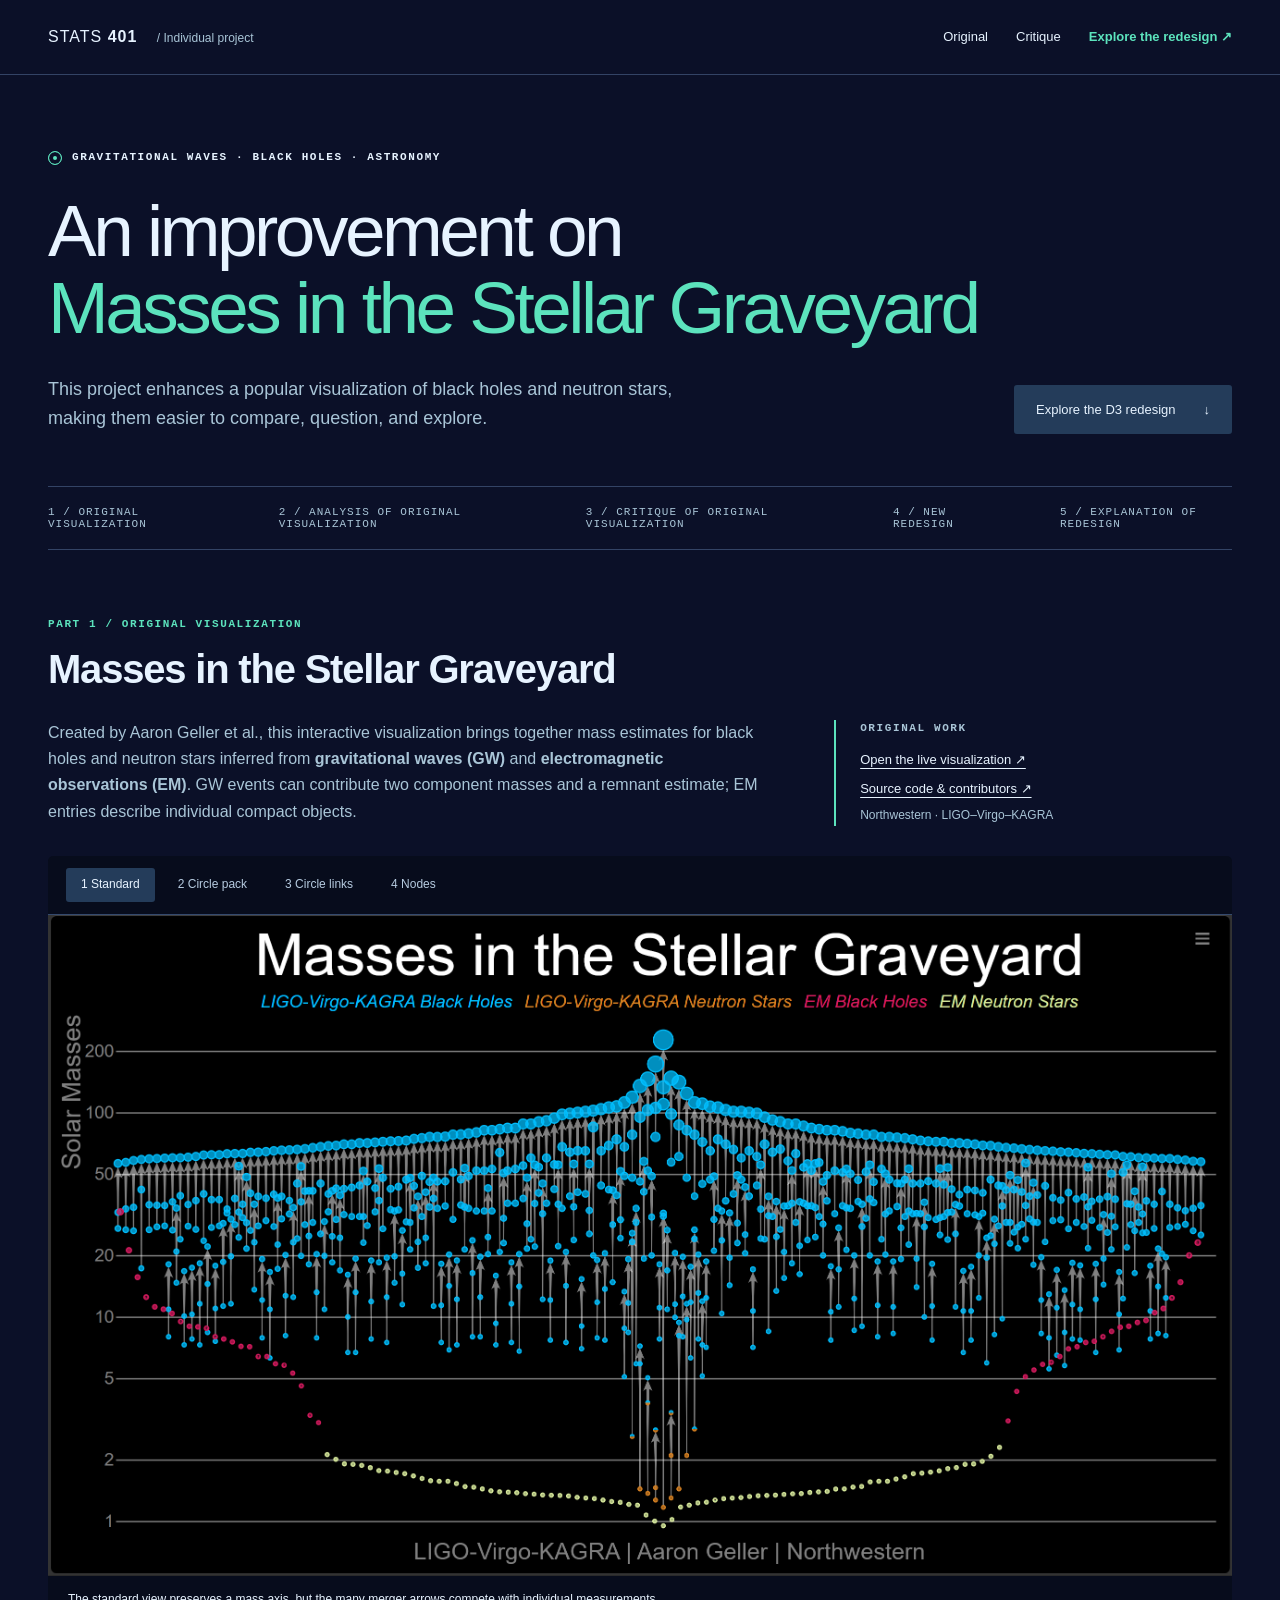
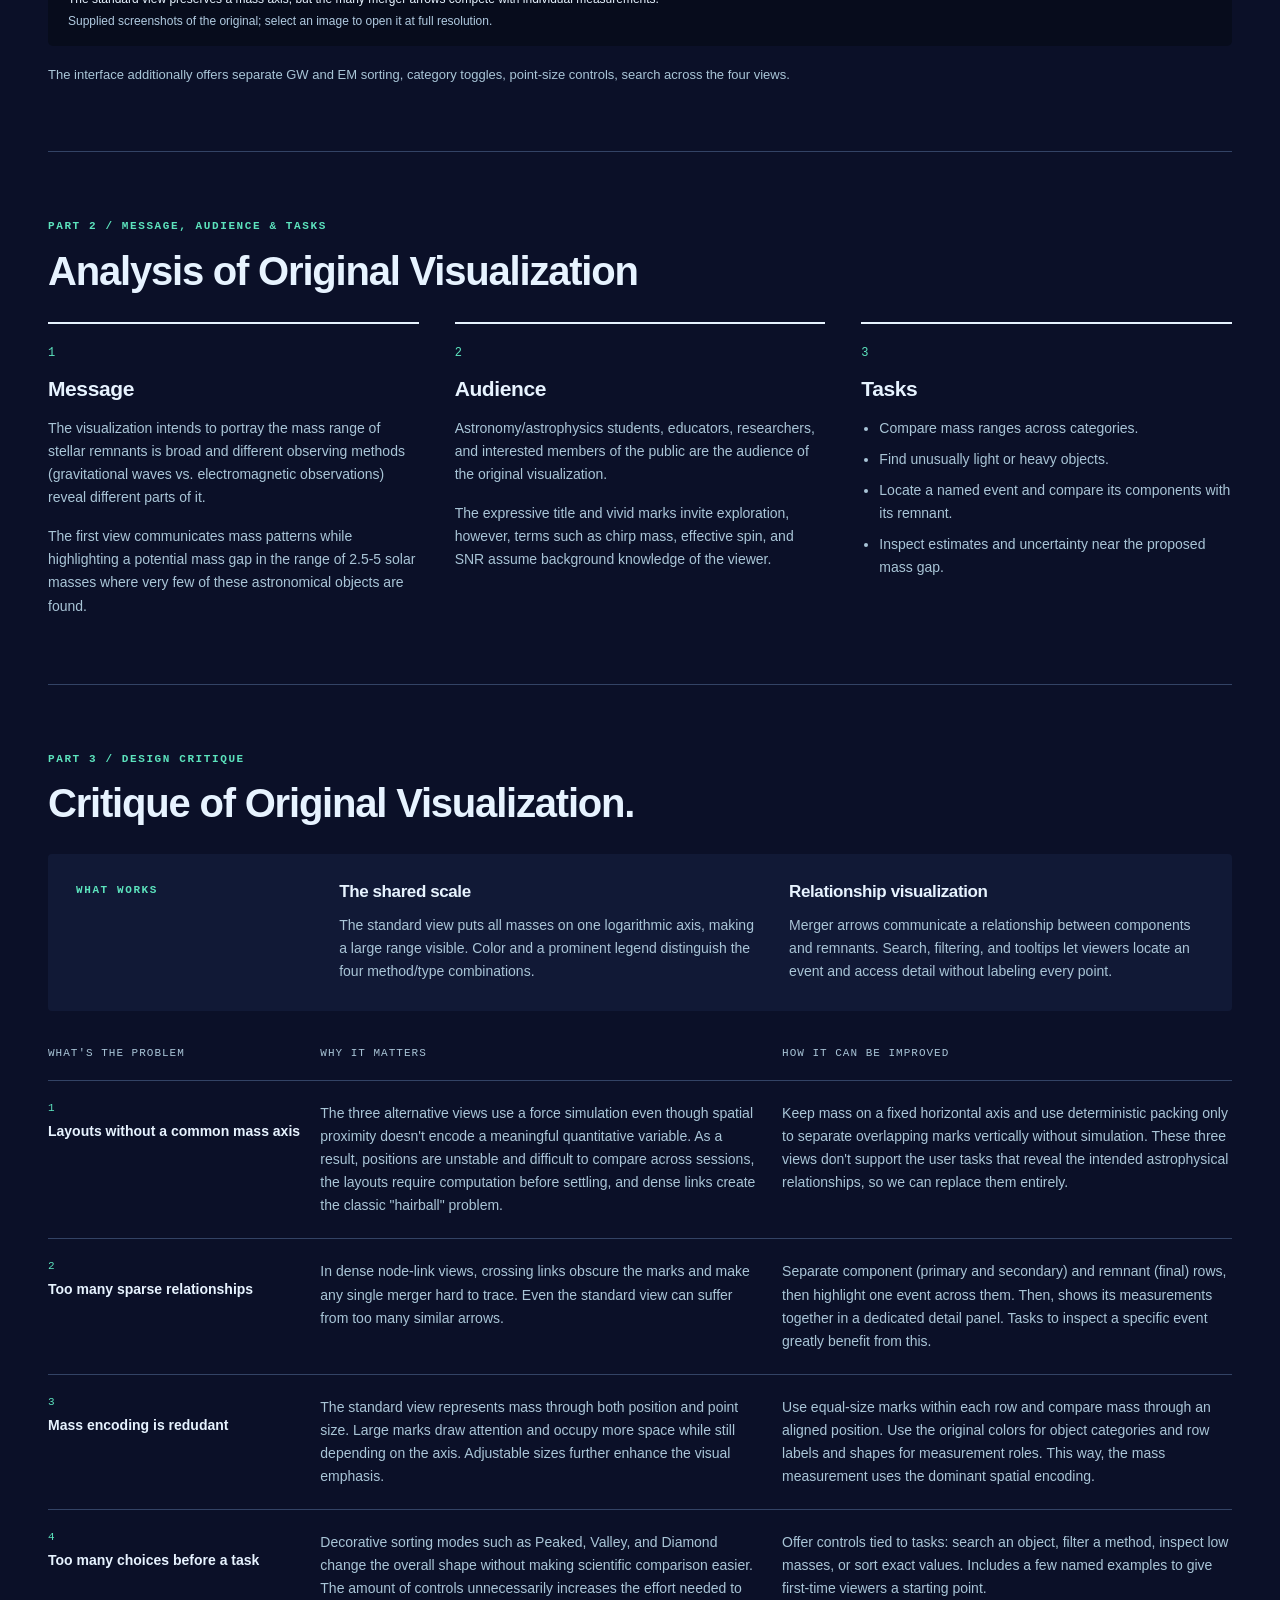
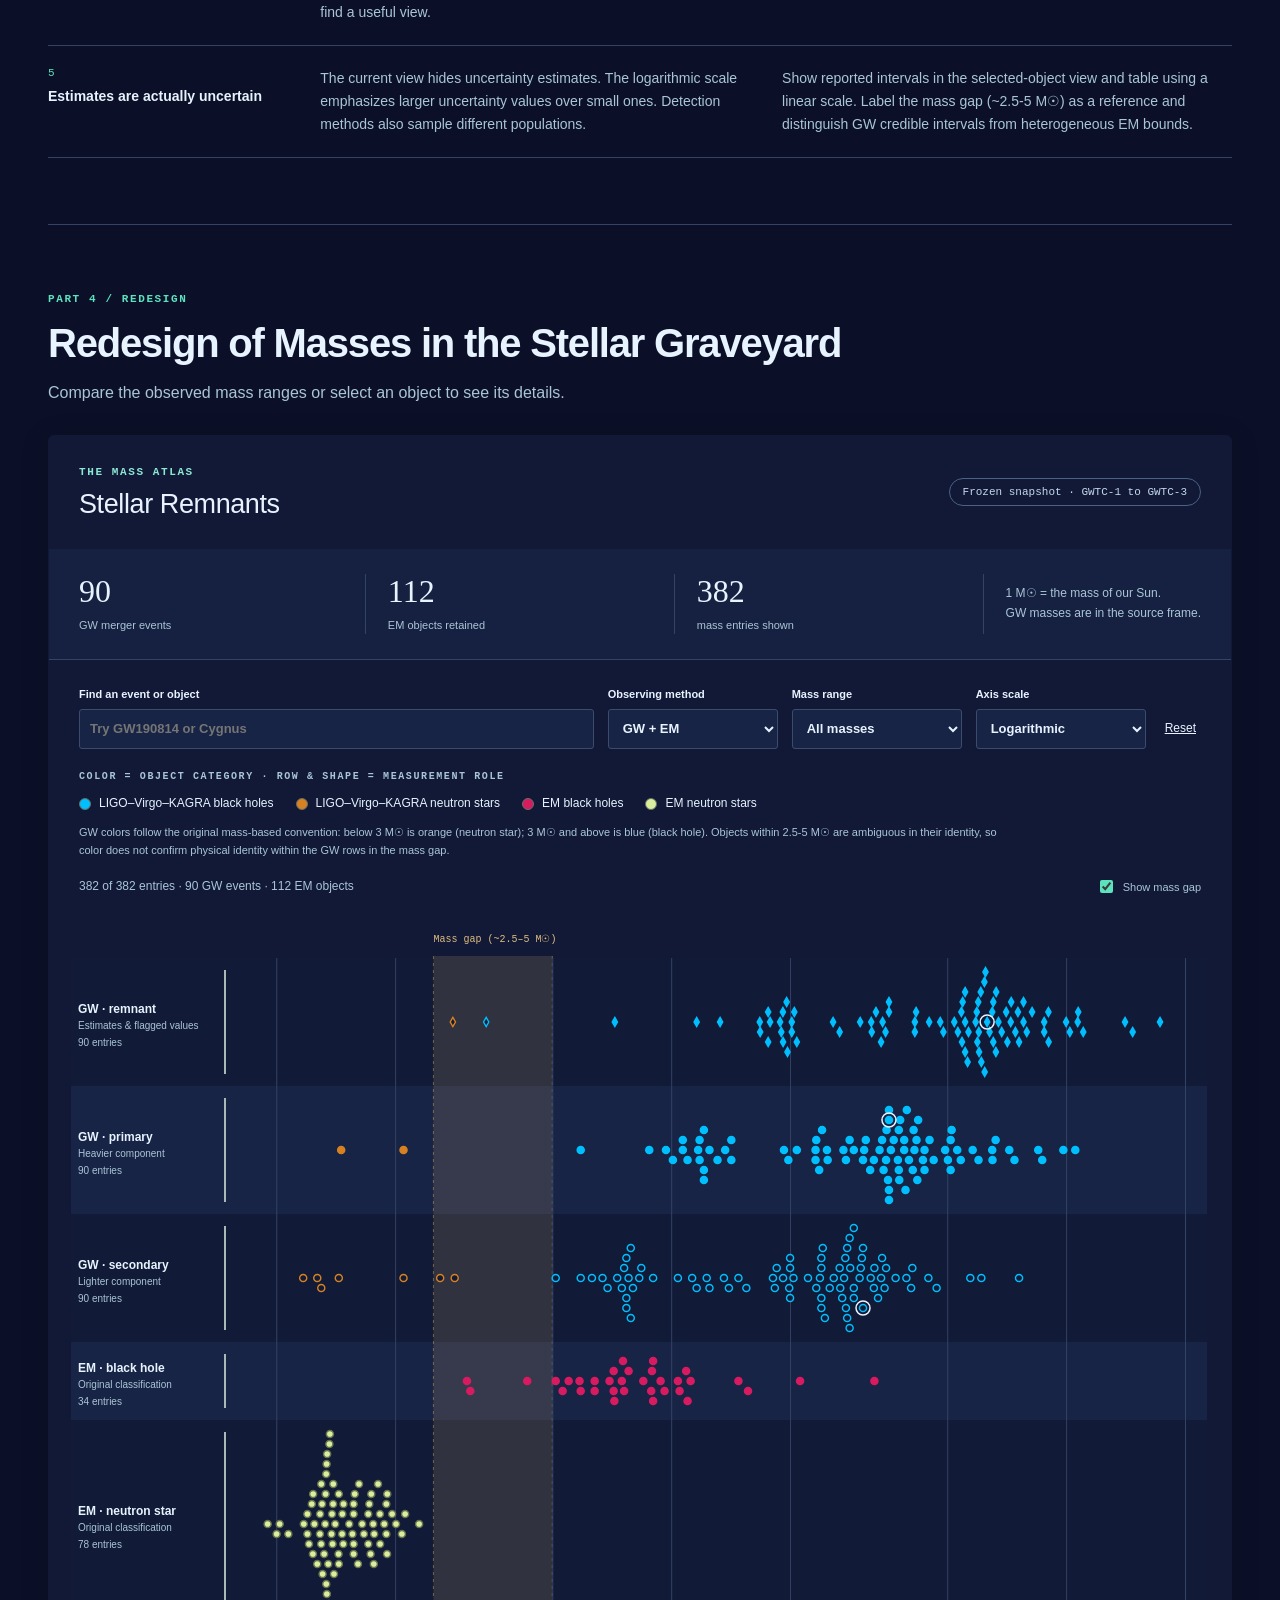
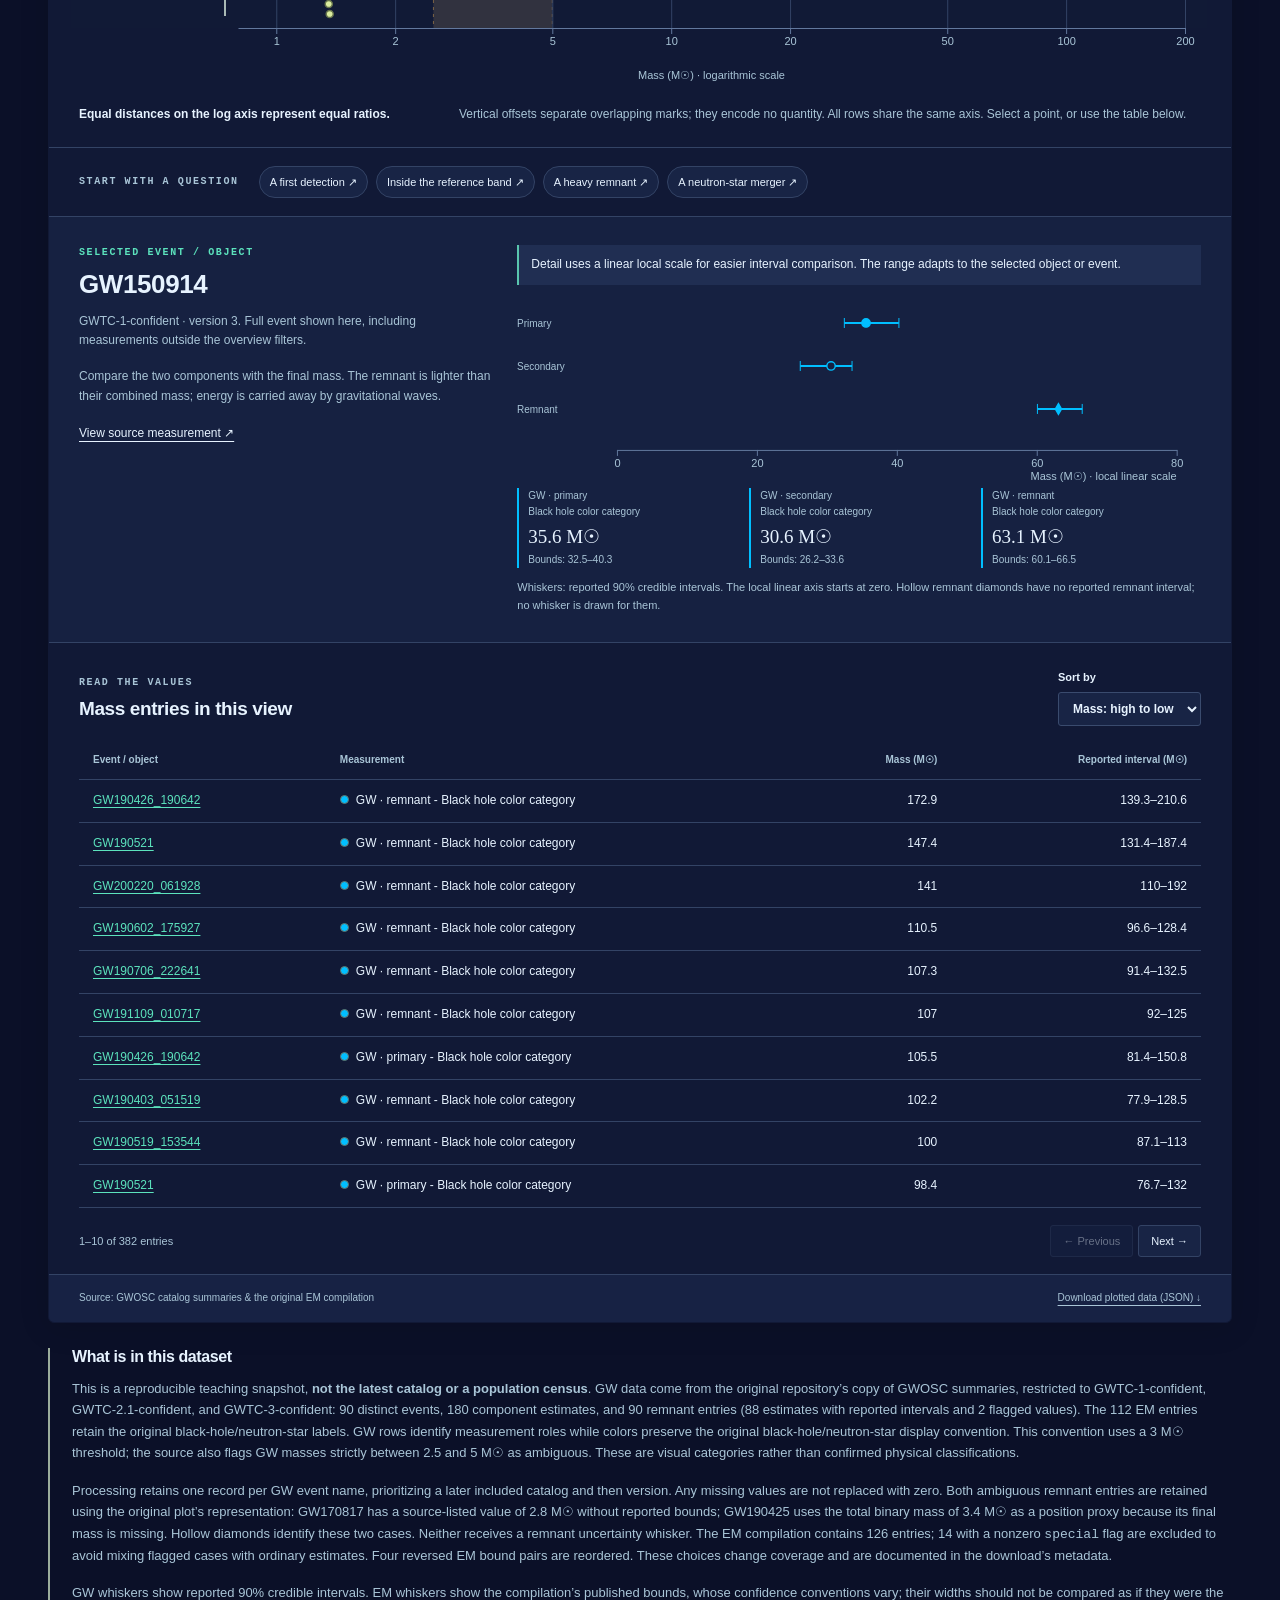
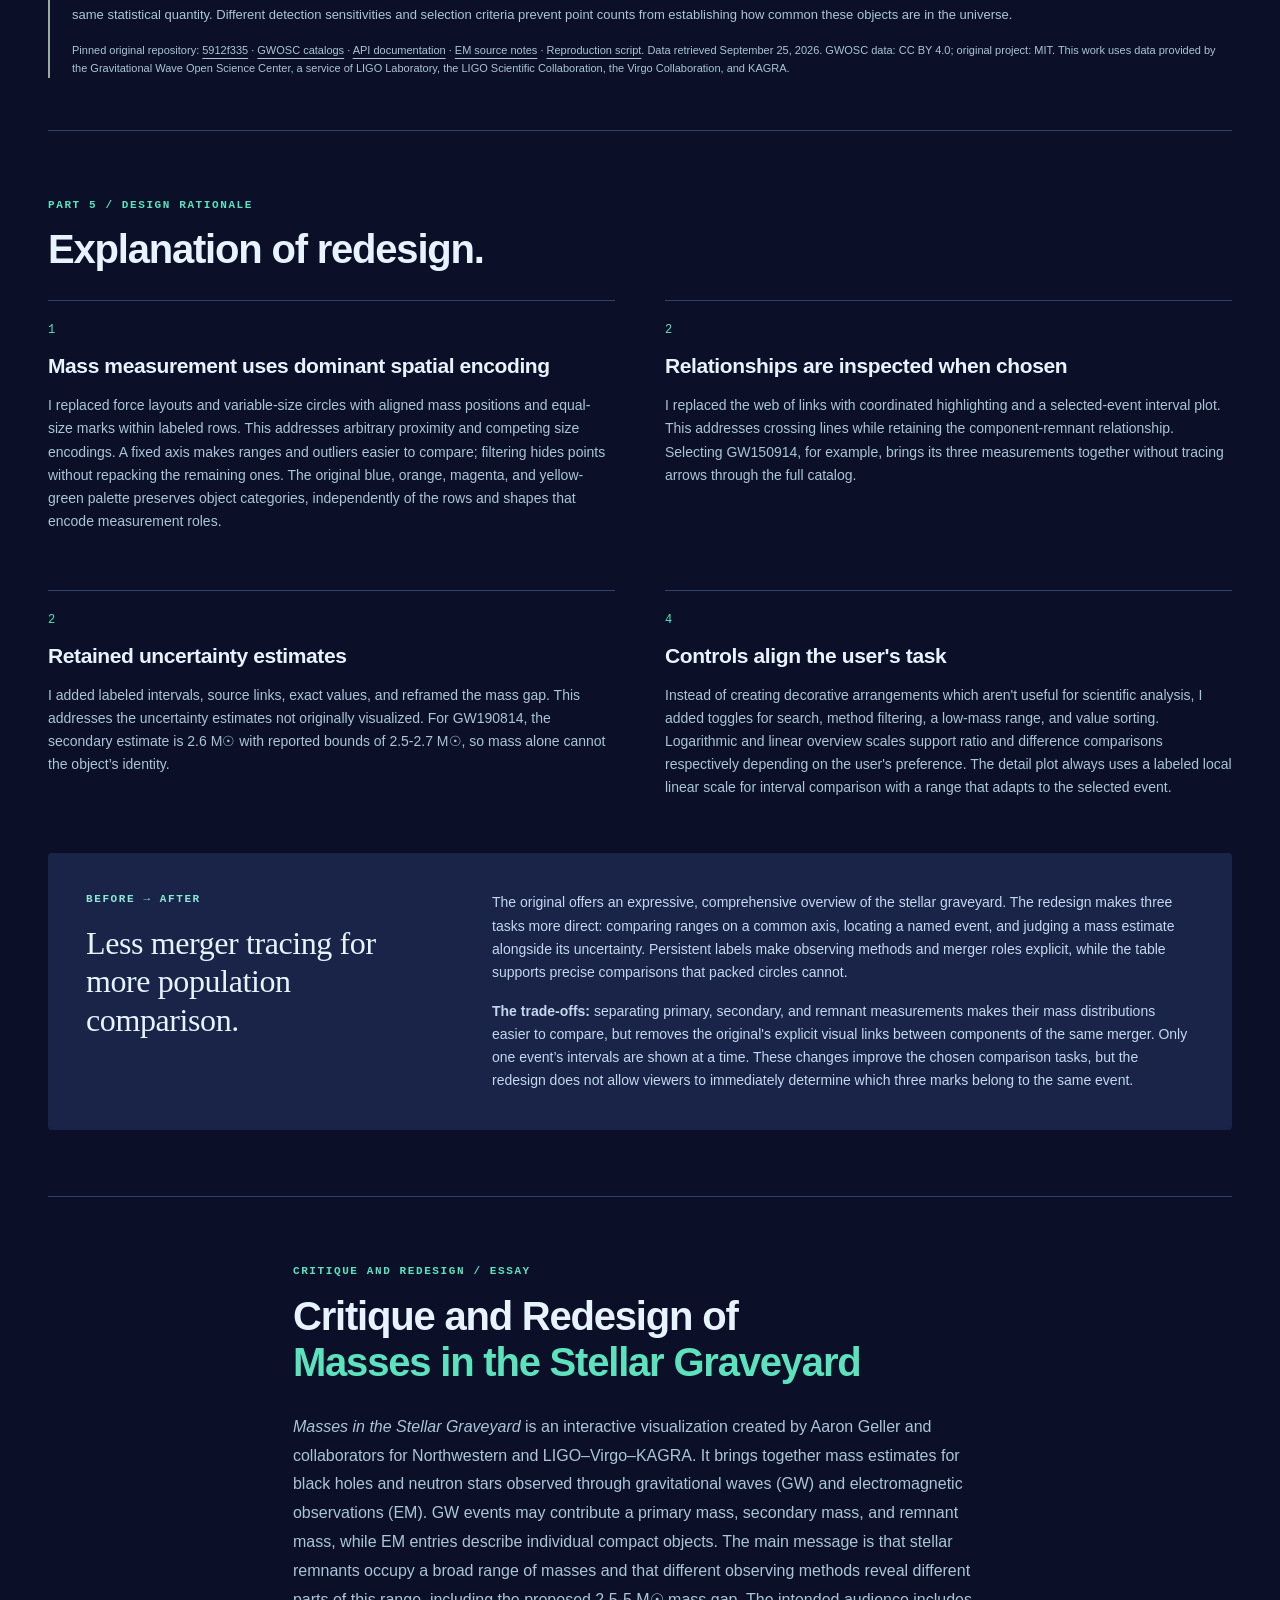
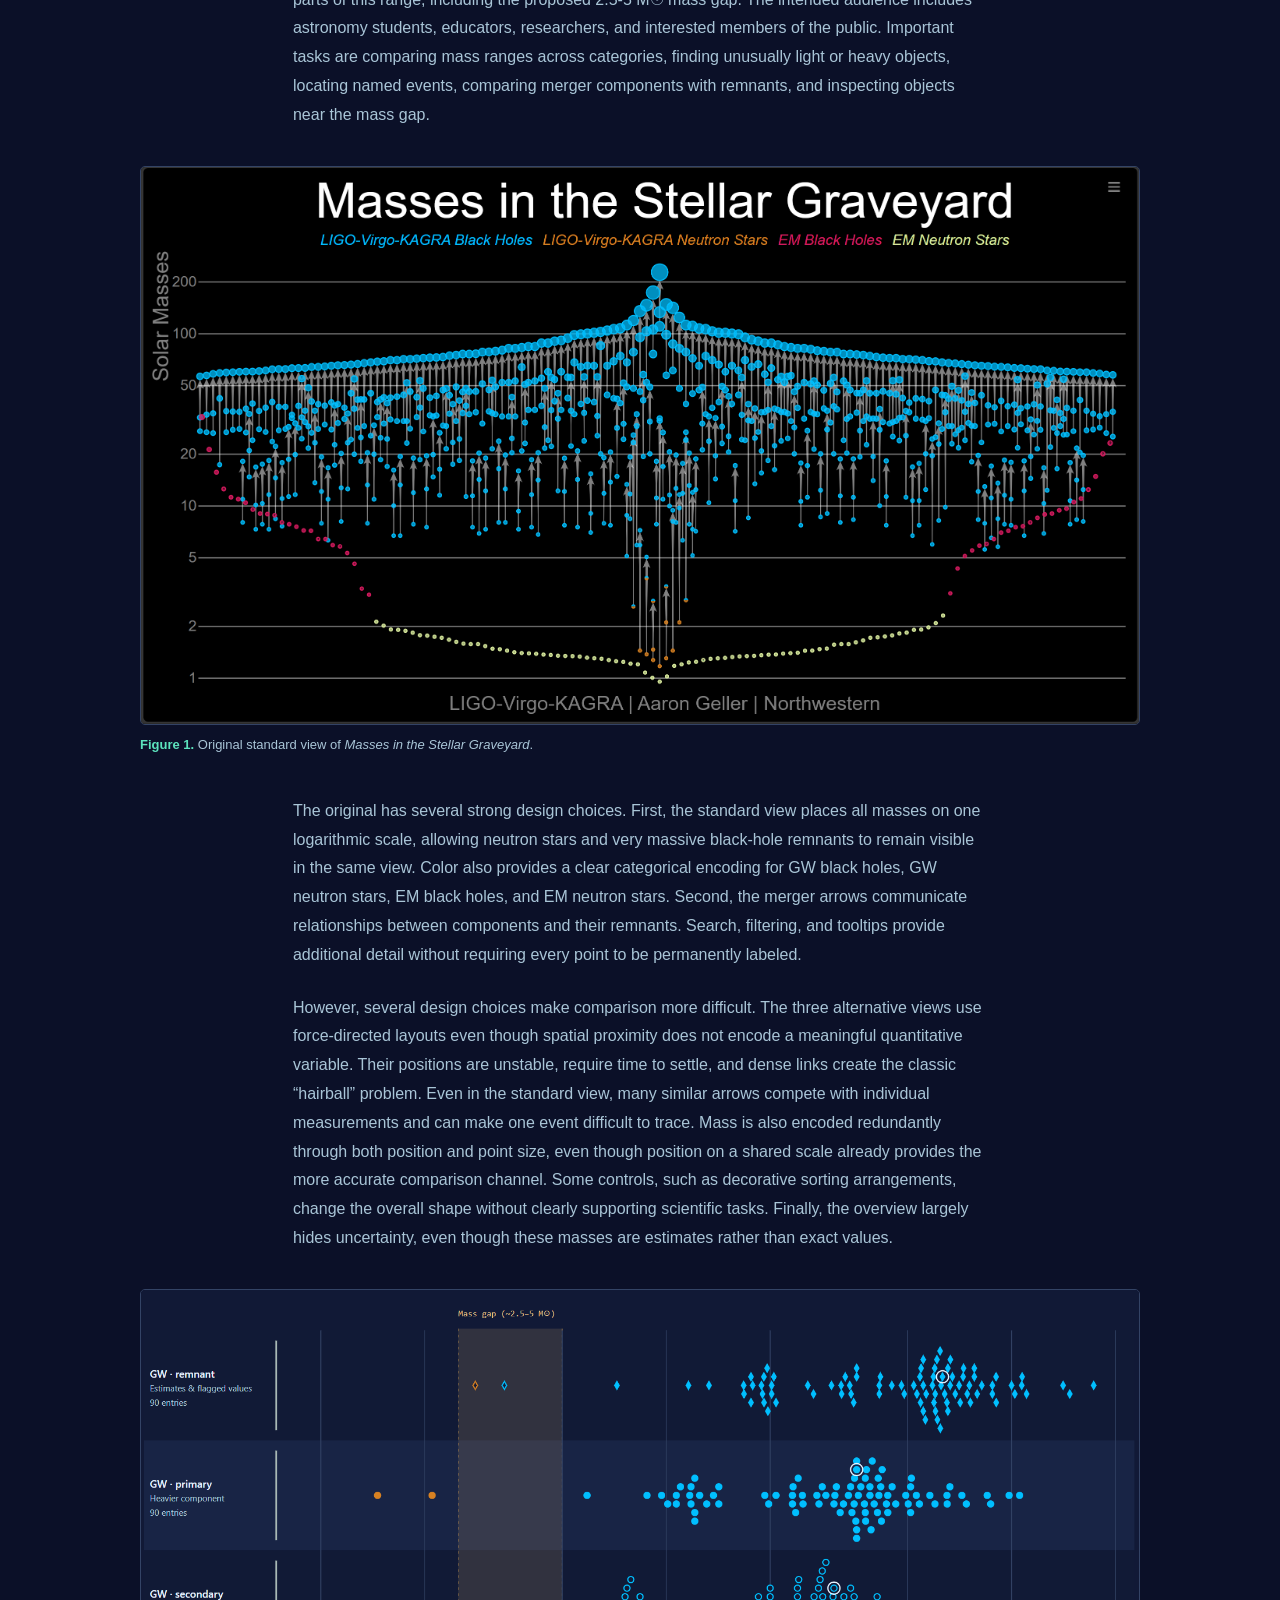
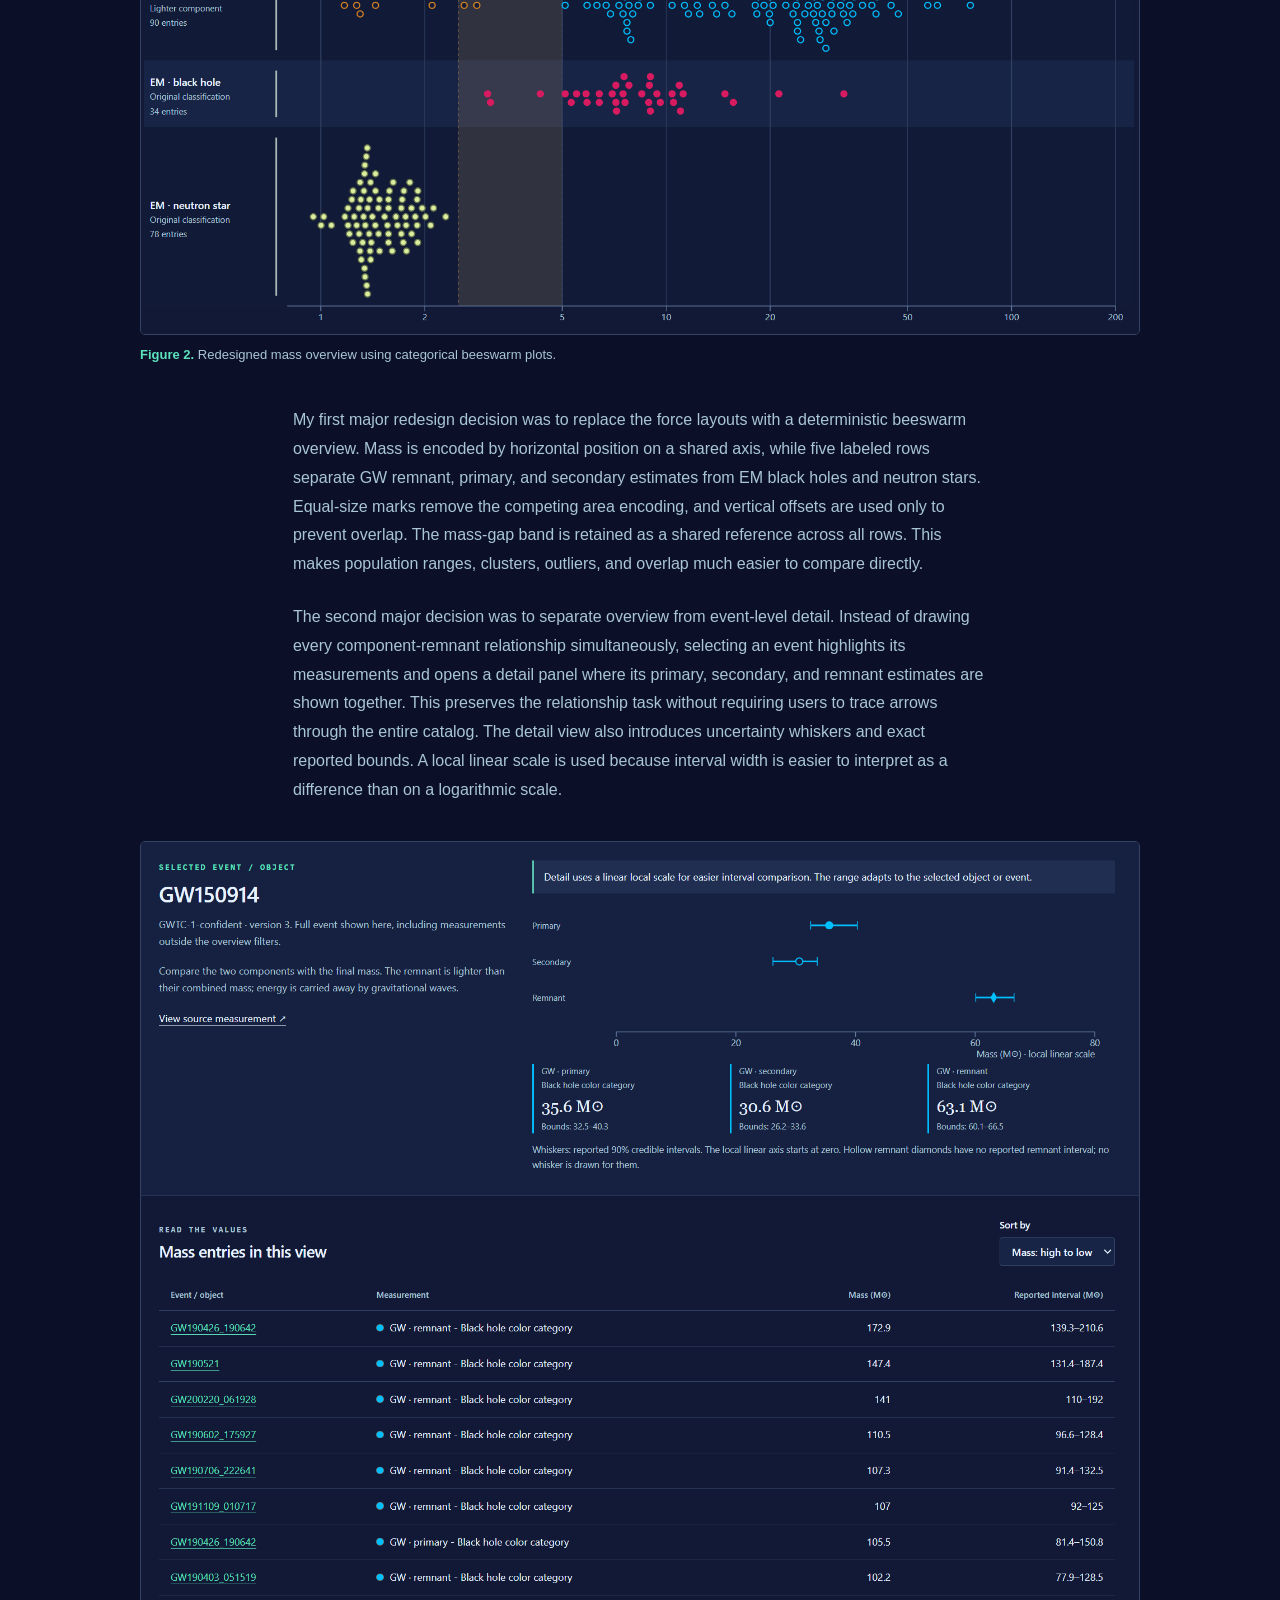
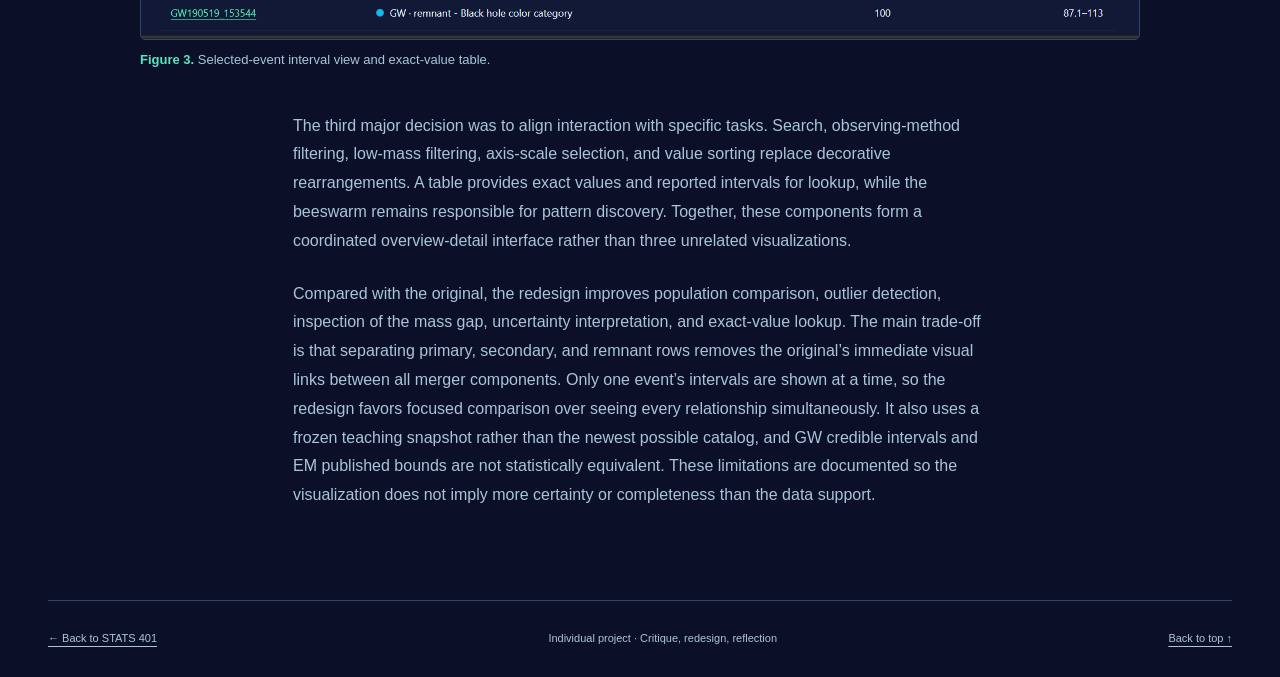
==== commit 9000184f: "add report" ====
--- a/individual-project/index.html
+++ b/individual-project/index.html
@@ -136,8 +136,45 @@
       <div><p>The original offers an expressive, comprehensive overview of the stellar graveyard. The redesign makes three tasks more direct: comparing ranges on a common axis, locating a named event, and judging a mass estimate alongside its uncertainty. Persistent labels make observing methods and merger roles explicit, while the table supports precise comparisons that packed circles cannot.</p><p><strong>The trade-offs:</strong> separating primary, secondary, and remnant measurements makes their mass distributions easier to compare, but removes the original's explicit visual links between components of the same merger. Only one event’s intervals are shown at a time. These changes improve the chosen comparison tasks, but the redesign does not allow viewers to immediately determine which three marks belong to the same event.</p></div>
     </div>
   </section>
+  <section id="essay" class="chapter essay">
+    <div class="section-heading">
+      <p class="eyebrow">Critique and redesign / Essay</p>
+      <h2>Critique and Redesign of <div class="og-title">Masses in the Stellar Graveyard</div></h2>
+    </div>
+
+    <p><em>Masses in the Stellar Graveyard</em> is an interactive visualization created by Aaron Geller and collaborators for Northwestern and LIGO–Virgo–KAGRA. It brings together mass estimates for black holes and neutron stars observed through gravitational waves (GW) and electromagnetic observations (EM). GW events may contribute a primary mass, secondary mass, and remnant mass, while EM entries describe individual compact objects. The main message is that stellar remnants occupy a broad range of masses and that different observing methods reveal different parts of this range, including the proposed 2.5-5 M☉ mass gap. The intended audience includes astronomy students, educators, researchers, and interested members of the public. Important tasks are comparing mass ranges across categories, finding unusually light or heavy objects, locating named events, comparing merger components with remnants, and inspecting objects near the mass gap.</p>
+
+    <figure class="essay-figure">
+      <img src="original-viz-view1.png" width="2559" height="1430" loading="lazy" alt="Original standard view of Masses in the Stellar Graveyard, showing colored objects on a shared mass axis with merger arrows.">
+      <figcaption><strong>Figure 1.</strong> Original standard view of <em>Masses in the Stellar Graveyard</em>.</figcaption>
+    </figure>
+
+    <p>The original has several strong design choices. First, the standard view places all masses on one logarithmic scale, allowing neutron stars and very massive black-hole remnants to remain visible in the same view. Color also provides a clear categorical encoding for GW black holes, GW neutron stars, EM black holes, and EM neutron stars. Second, the merger arrows communicate relationships between components and their remnants. Search, filtering, and tooltips provide additional detail without requiring every point to be permanently labeled.</p>
+
+    <p>However, several design choices make comparison more difficult. The three alternative views use force-directed layouts even though spatial proximity does not encode a meaningful quantitative variable. Their positions are unstable, require time to settle, and dense links create the classic “hairball” problem. Even in the standard view, many similar arrows compete with individual measurements and can make one event difficult to trace. Mass is also encoded redundantly through both position and point size, even though position on a shared scale already provides the more accurate comparison channel. Some controls, such as decorative sorting arrangements, change the overall shape without clearly supporting scientific tasks. Finally, the overview largely hides uncertainty, even though these masses are estimates rather than exact values.</p>
+
+    <figure class="essay-figure">
+      <img src="redesign-1.png" width="1742" height="1124" loading="lazy" alt="Redesigned mass overview with five categorical beeswarm rows on a shared horizontal mass axis.">
+      <figcaption><strong>Figure 2.</strong> Redesigned mass overview using categorical beeswarm plots.</figcaption>
+    </figure>
+
+    <p>My first major redesign decision was to replace the force layouts with a deterministic beeswarm overview. Mass is encoded by horizontal position on a shared axis, while five labeled rows separate GW remnant, primary, and secondary estimates from EM black holes and neutron stars. Equal-size marks remove the competing area encoding, and vertical offsets are used only to prevent overlap. The mass-gap band is retained as a shared reference across all rows. This makes population ranges, clusters, outliers, and overlap much easier to compare directly.</p>
+
+    <p>The second major decision was to separate overview from event-level detail. Instead of drawing every component-remnant relationship simultaneously, selecting an event highlights its measurements and opens a detail panel where its primary, secondary, and remnant estimates are shown together. This preserves the relationship task without requiring users to trace arrows through the entire catalog. The detail view also introduces uncertainty whiskers and exact reported bounds. A local linear scale is used because interval width is easier to interpret as a difference than on a logarithmic scale.</p>
+
+    <figure class="essay-figure">
+      <img src="redesign-2.png" width="1783" height="1425" loading="lazy" alt="Selected-event interval view with mass whiskers, reported bounds, and a table of exact values.">
+      <figcaption><strong>Figure 3.</strong> Selected-event interval view and exact-value table.</figcaption>
+    </figure>
+
+    <p>The third major decision was to align interaction with specific tasks. Search, observing-method filtering, low-mass filtering, axis-scale selection, and value sorting replace decorative rearrangements. A table provides exact values and reported intervals for lookup, while the beeswarm remains responsible for pattern discovery. Together, these components form a coordinated overview-detail interface rather than three unrelated visualizations.</p>
+
+    <p>Compared with the original, the redesign improves population comparison, outlier detection, inspection of the mass gap, uncertainty interpretation, and exact-value lookup. The main trade-off is that separating primary, secondary, and remnant rows removes the original’s immediate visual links between all merger components. Only one event’s intervals are shown at a time, so the redesign favors focused comparison over seeing every relationship simultaneously. It also uses a frozen teaching snapshot rather than the newest possible catalog, and GW credible intervals and EM published bounds are not statistically equivalent. These limitations are documented so the visualization does not imply more certainty or completeness than the data support.</p>
+  </section>
 </main>
 <footer class="site-footer"><a href="../index.html">← Back to STATS 401</a><p>Individual project · Critique, redesign, reflection</p><a href="#main">Back to top ↑</a></footer>
 <div id="tooltip" class="tooltip" hidden></div>
 </body>
+
+
 </html>
--- a/individual-project/style.css
+++ b/individual-project/style.css
@@ -1512,3 +1512,54 @@
     fill: #fff;
   }
 }
+
+/* Essay below the design rationale */
+.essay .section-heading,
+.essay > p {
+  max-width: 78ch;
+  margin-left: auto;
+  margin-right: auto;
+}
+
+.essay > p {
+  color: var(--muted);
+  line-height: 1.8;
+  margin-bottom: 24px;
+}
+
+.essay .section-heading h2 em {
+  color: var(--teal);
+  font-family: Georgia, "Times New Roman", serif;
+  font-weight: 400;
+}
+
+.essay-figure {
+  max-width: 1000px;
+  margin: 36px auto 42px;
+}
+
+.essay-figure img {
+  display: block;
+  width: 100%;
+  height: auto;
+  border: 1px solid var(--line);
+  border-radius: 5px;
+  background: #070c1c;
+}
+
+.essay-figure figcaption {
+  color: var(--muted);
+  font-size: 13px;
+  line-height: 1.5;
+  margin-top: 10px;
+}
+
+.essay-figure figcaption strong {
+  color: var(--teal);
+}
+
+@media print {
+  .essay-figure {
+    break-inside: avoid;
+  }
+}
